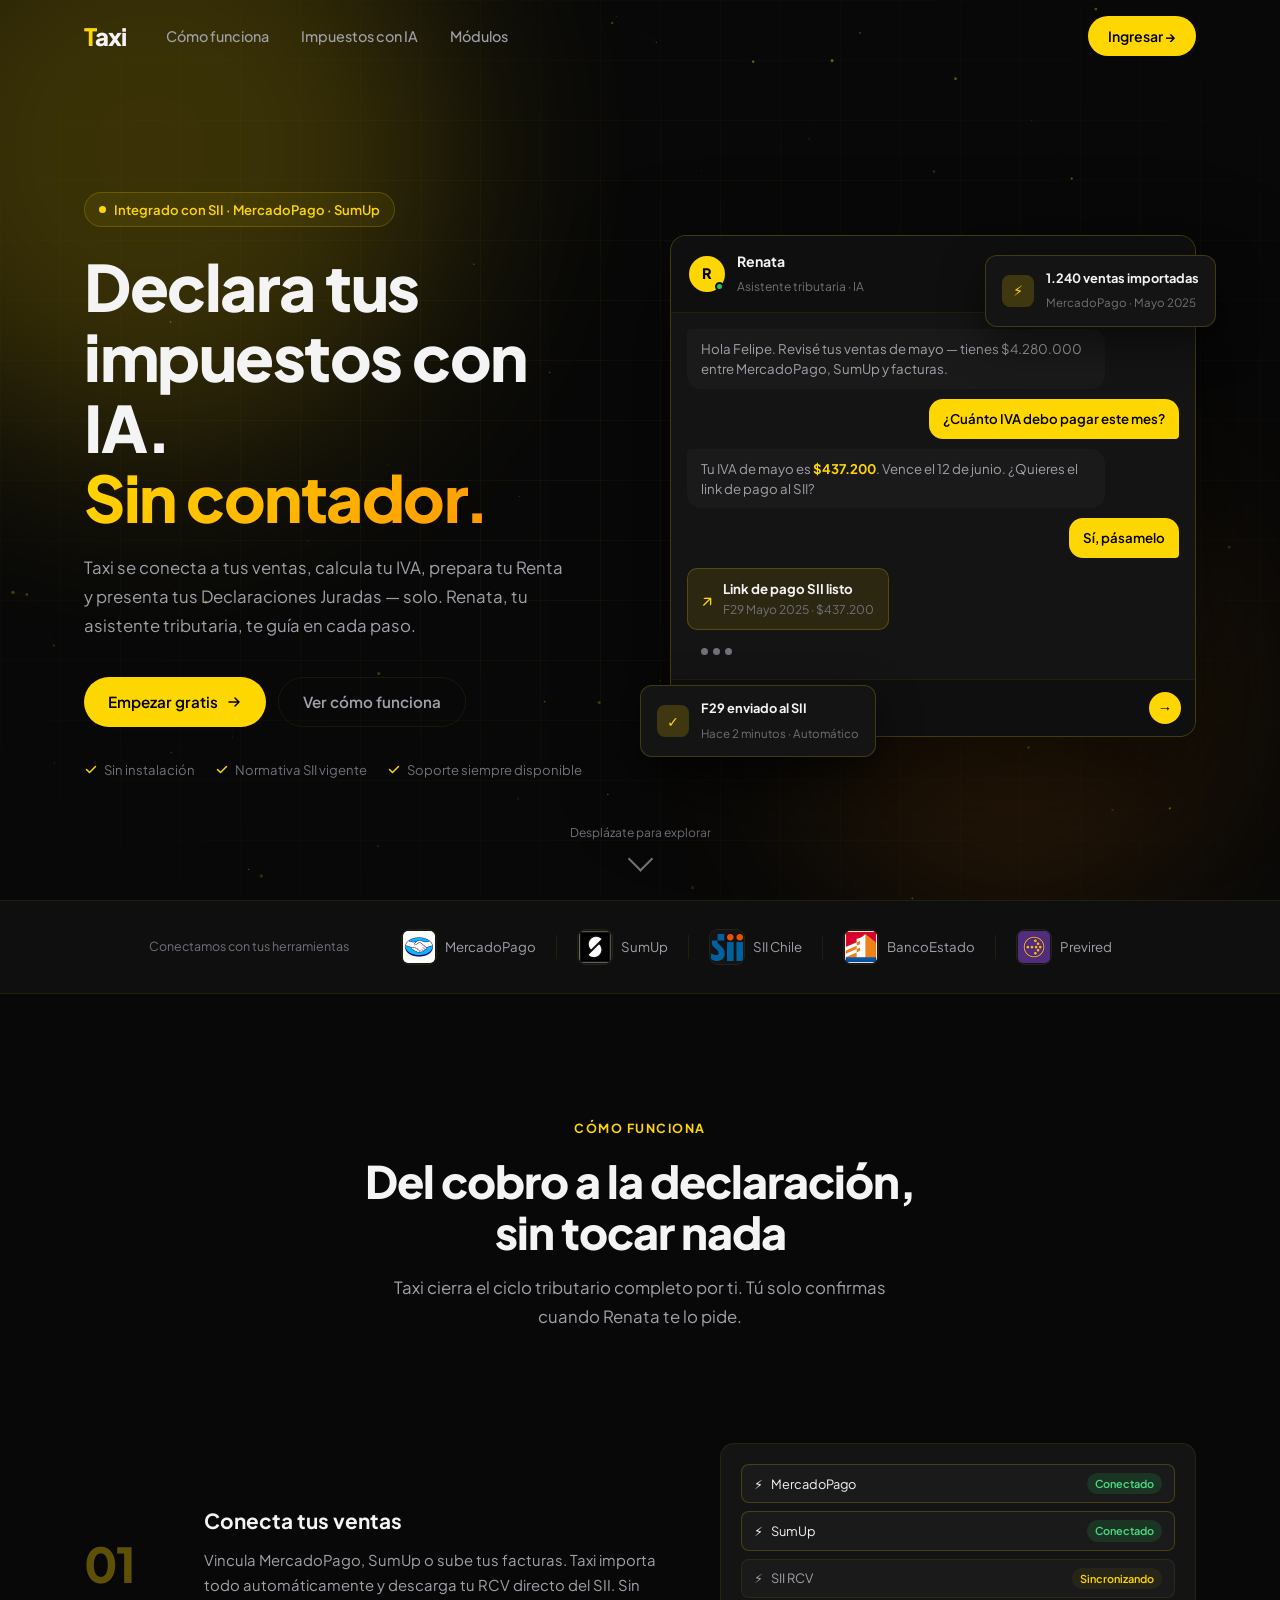
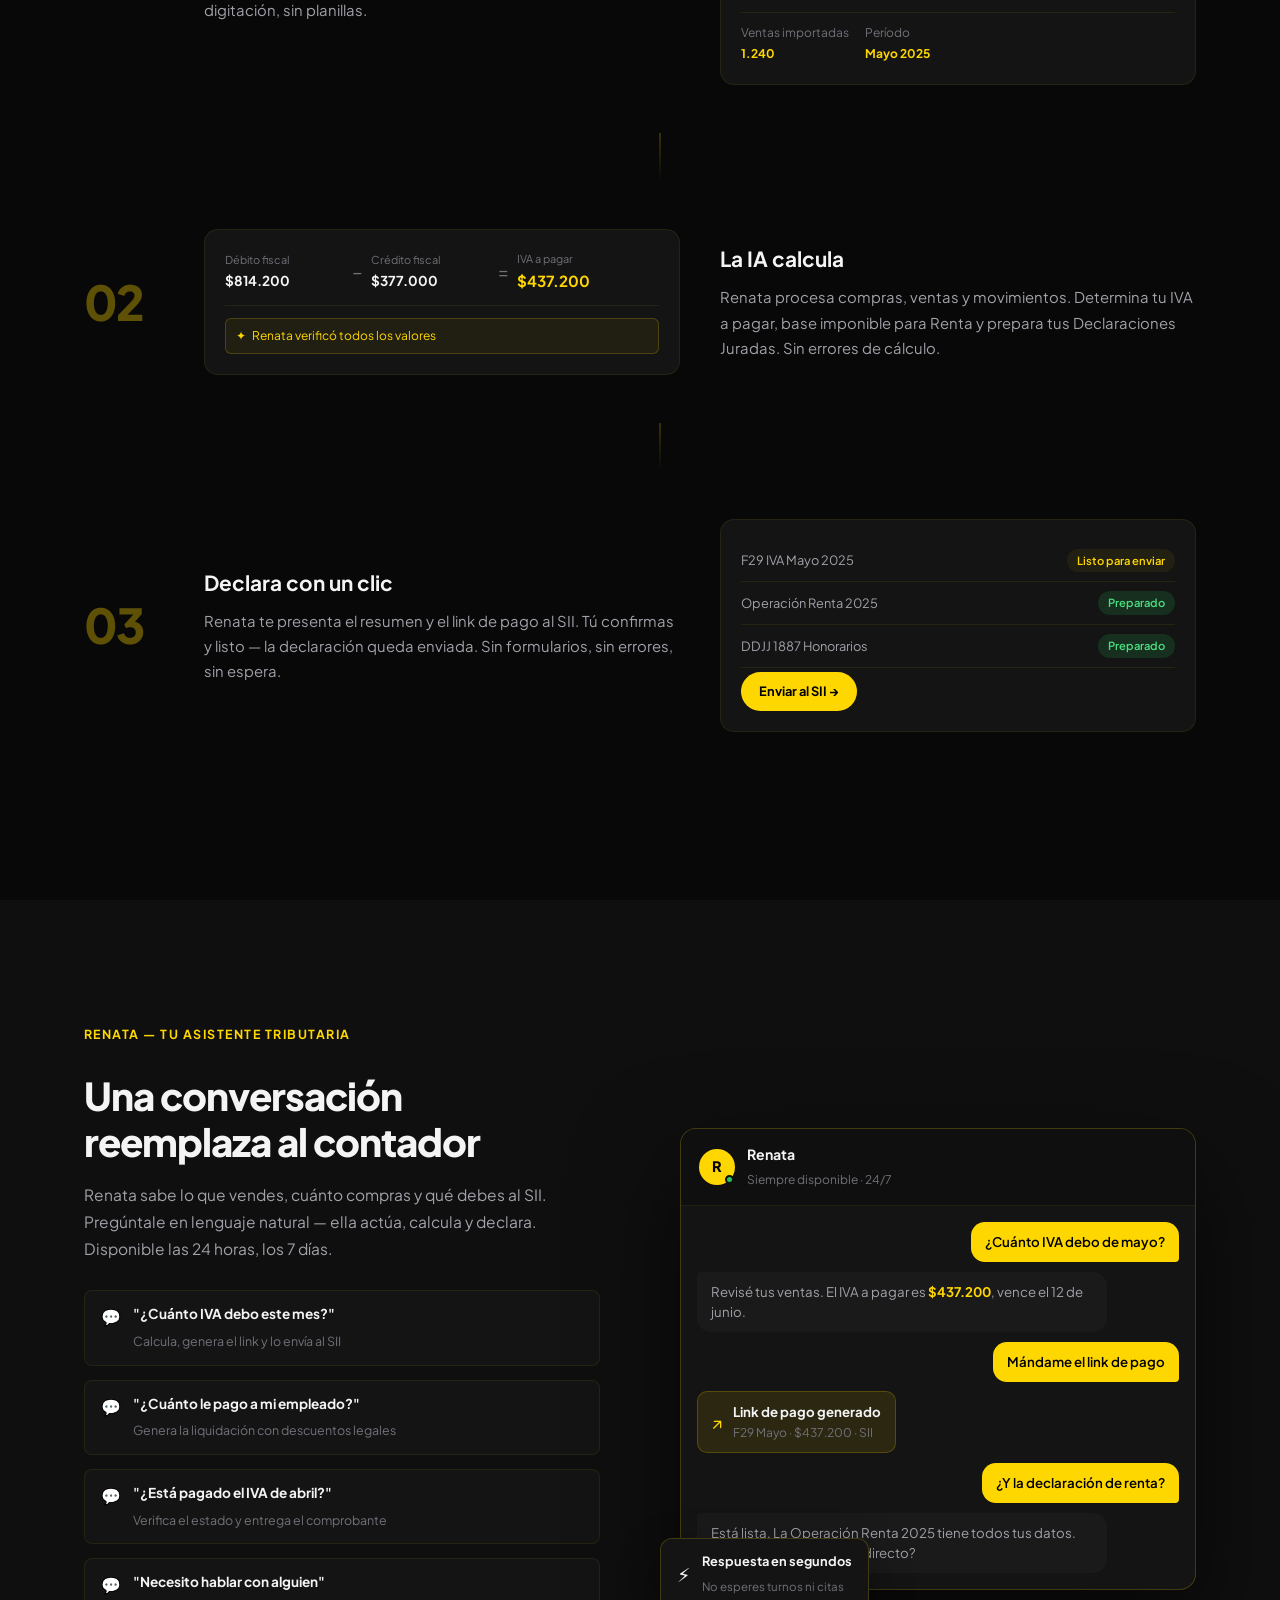
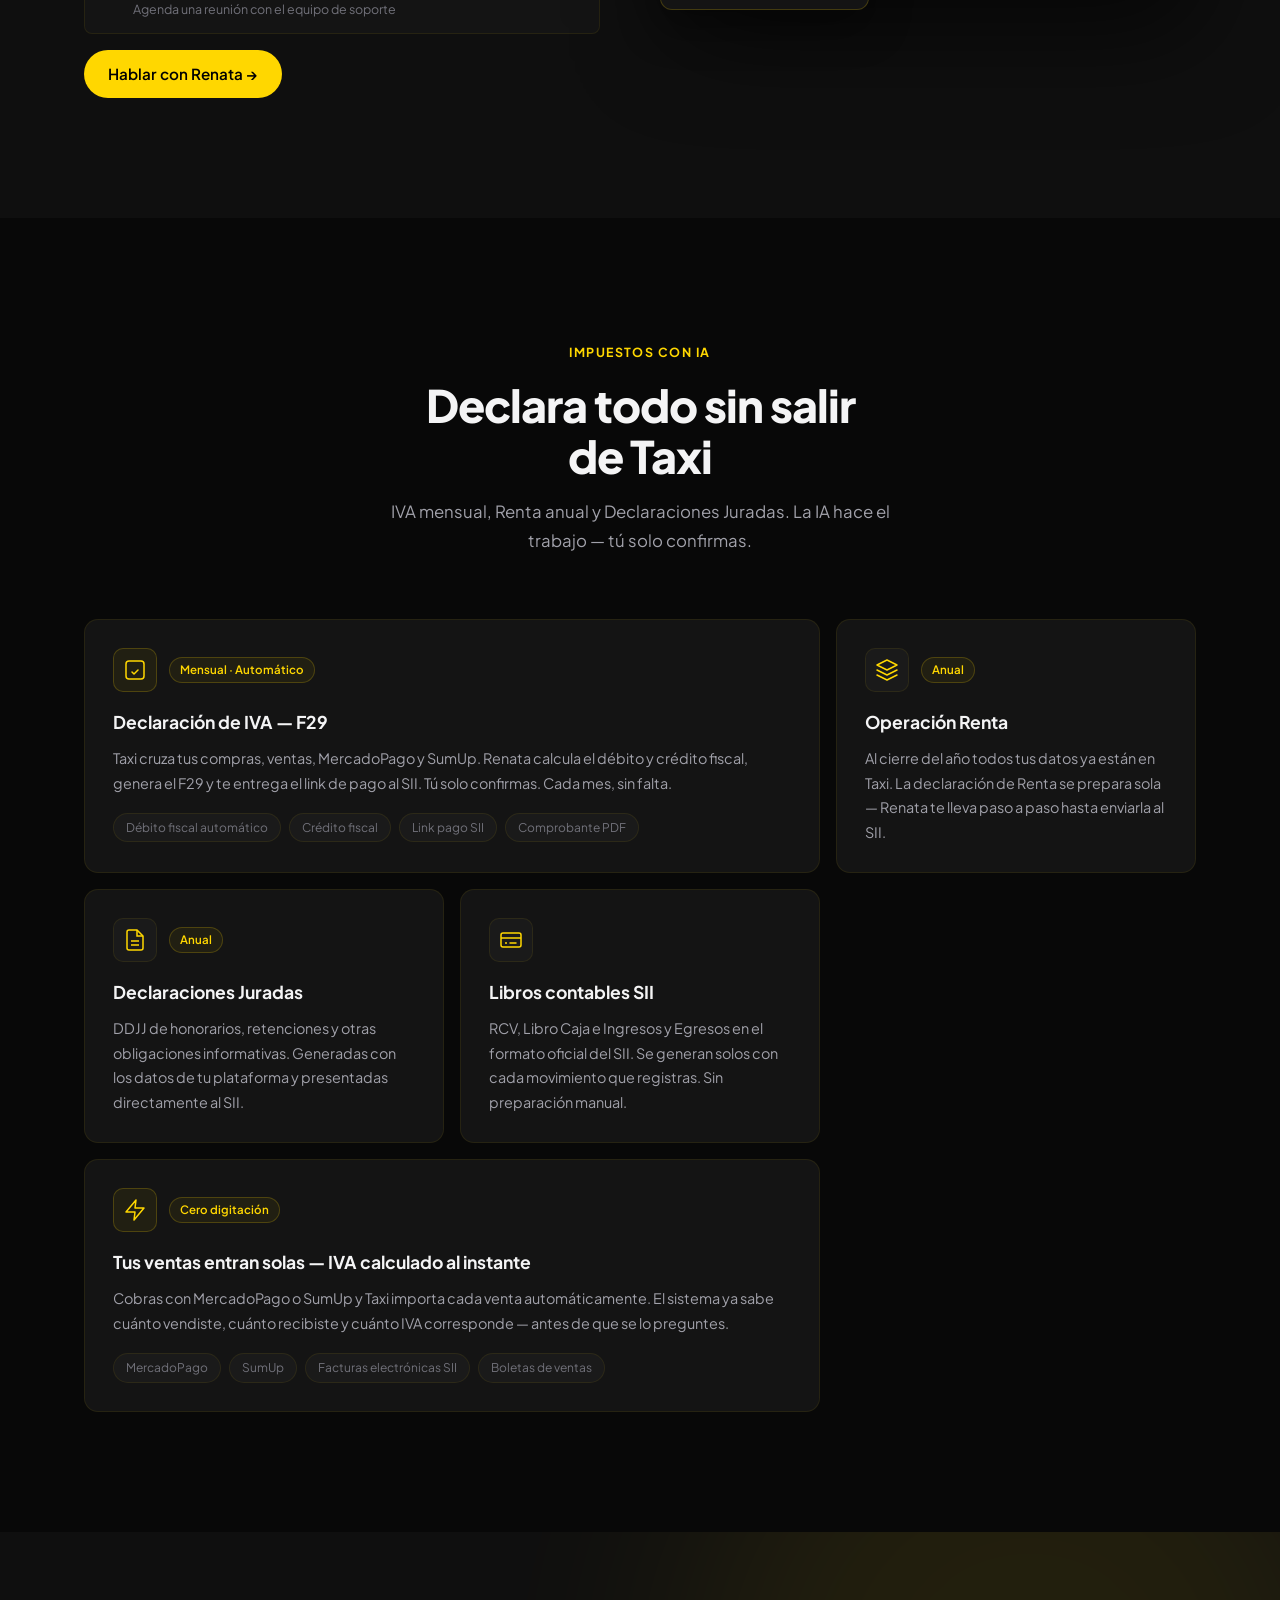
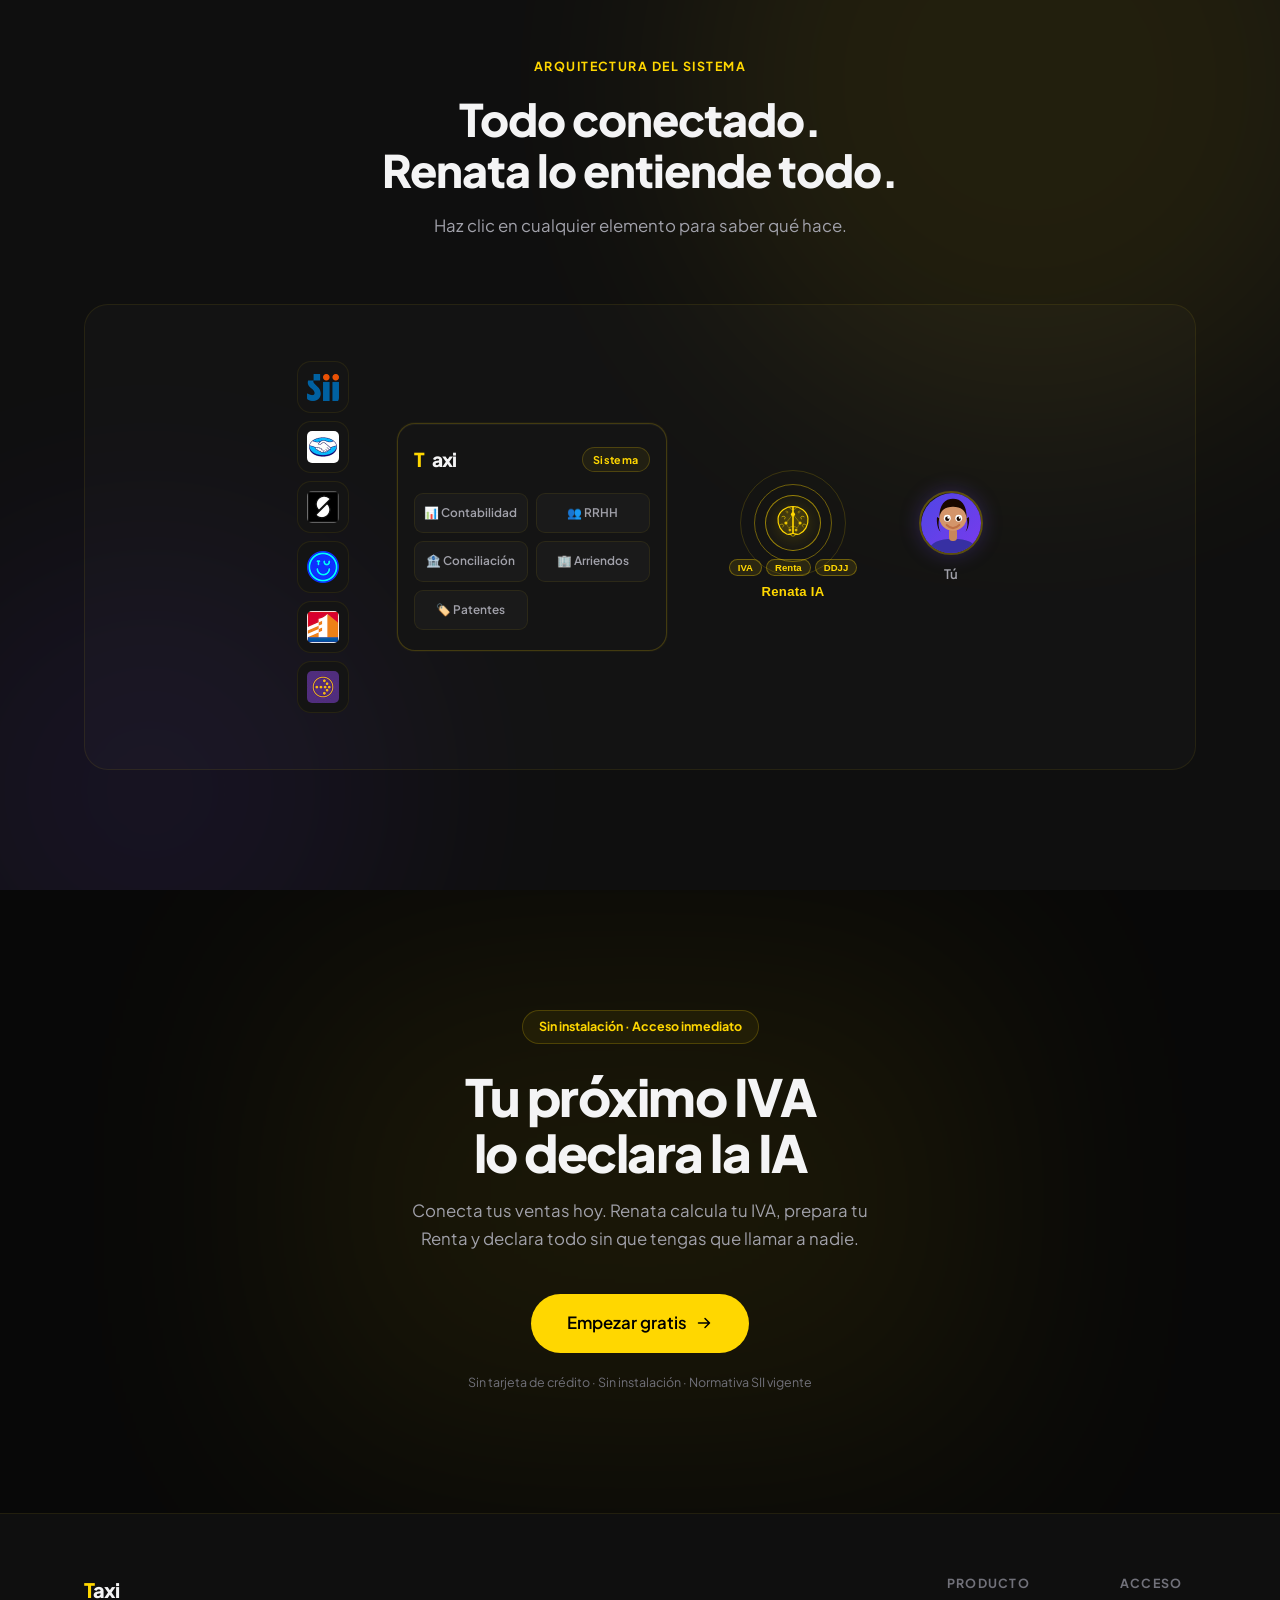
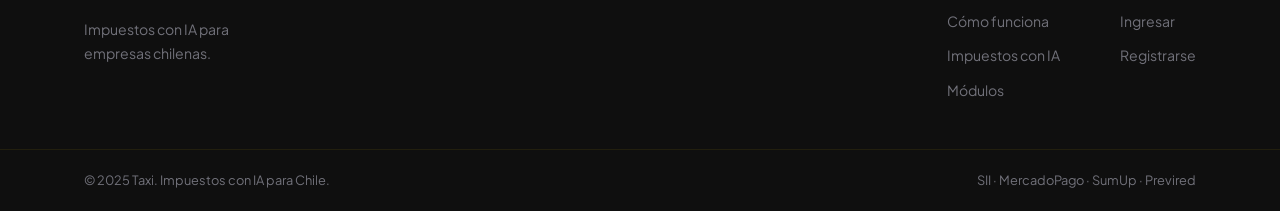
==== index.html @ 647ef54c "v2 me gusta esta version" ====
<!DOCTYPE html>
<html lang="es">
<head>
  <meta charset="UTF-8" />
  <meta name="viewport" content="width=device-width, initial-scale=1.0" />
  <title>Taxi — Declara tus impuestos con IA</title>
  <link rel="preconnect" href="https://fonts.googleapis.com" />
  <link rel="preconnect" href="https://fonts.gstatic.com" crossorigin />
  <link href="https://fonts.googleapis.com/css2?family=Plus+Jakarta+Sans:wght@300;400;500;600;700;800&display=swap" rel="stylesheet" />
  <link rel="stylesheet" href="styles.css" />
</head>
<body>

  <!-- NAV -->
  <nav class="nav" id="nav">
    <div class="nav-inner">
      <a href="#" class="logo">
        <span class="logo-t">T</span><span class="logo-axi">axi</span>
      </a>
      <ul class="nav-links">
        <li><a href="#como-funciona">Cómo funciona</a></li>
        <li><a href="#impuestos">Impuestos con IA</a></li>
        <li><a href="#modulos">Módulos</a></li>
      </ul>
      <a href="https://app.efecompany.cl/login" class="btn btn-nav" target="_blank" rel="noopener">Ingresar →</a>
      <button class="nav-toggle" id="navToggle" aria-label="Menu"><span></span><span></span><span></span></button>
    </div>
  </nav>

  <!-- HERO -->
  <section class="hero">
    <div class="hero-bg">
      <div class="hero-glow hero-glow--1"></div>
      <div class="hero-glow hero-glow--2"></div>
      <div class="hero-grid"></div>
      <div class="hero-particles" id="particles"></div>
    </div>

    <div class="container hero-inner">
      <div class="hero-text">
        <div class="hero-badge reveal-up">
          <span class="badge-dot"></span>
          Integrado con SII · MercadoPago · SumUp
        </div>
        <h1 class="hero-h1 reveal-up" style="--delay:.1s">
          Declara tus<br />impuestos con IA.<br />
          <span class="text-gradient">Sin contador.</span>
        </h1>
        <p class="hero-sub reveal-up" style="--delay:.2s">
          Taxi se conecta a tus ventas, calcula tu IVA, prepara tu Renta y
          presenta tus Declaraciones Juradas — solo. Renata, tu asistente tributaria,
          te guía en cada paso.
        </p>
        <div class="hero-actions reveal-up" style="--delay:.3s">
          <a href="https://app.efecompany.cl/login" class="btn btn-primary" target="_blank" rel="noopener">
            Empezar gratis
            <svg width="16" height="16" viewBox="0 0 16 16" fill="none"><path d="M3 8h10M9 4l4 4-4 4" stroke="currentColor" stroke-width="1.5" stroke-linecap="round" stroke-linejoin="round"/></svg>
          </a>
          <a href="#como-funciona" class="btn btn-ghost">Ver cómo funciona</a>
        </div>
        <div class="hero-trust reveal-up" style="--delay:.4s">
          <div class="trust-item">
            <svg width="14" height="14" viewBox="0 0 14 14" fill="none"><path d="M11.5 3.5L5.5 9.5 2.5 6.5" stroke="#ffd700" stroke-width="1.5" stroke-linecap="round" stroke-linejoin="round"/></svg>
            Sin instalación
          </div>
          <div class="trust-item">
            <svg width="14" height="14" viewBox="0 0 14 14" fill="none"><path d="M11.5 3.5L5.5 9.5 2.5 6.5" stroke="#ffd700" stroke-width="1.5" stroke-linecap="round" stroke-linejoin="round"/></svg>
            Normativa SII vigente
          </div>
          <div class="trust-item">
            <svg width="14" height="14" viewBox="0 0 14 14" fill="none"><path d="M11.5 3.5L5.5 9.5 2.5 6.5" stroke="#ffd700" stroke-width="1.5" stroke-linecap="round" stroke-linejoin="round"/></svg>
            Soporte siempre disponible
          </div>
        </div>
      </div>

      <!-- CHAT MOCK -->
      <div class="hero-visual reveal-right" style="--delay:.2s">
        <div class="chat-mock">
          <div class="chat-topbar">
            <div class="chat-avatar"><span class="chat-avatar-initial">R</span><span class="chat-status-dot"></span></div>
            <div class="chat-meta"><strong>Renata</strong><span>Asistente tributaria · IA</span></div>
          </div>
          <div class="chat-body">
            <div class="chat-msg chat-msg--bot">
              Hola Felipe. Revisé tus ventas de mayo — tienes $4.280.000 entre MercadoPago, SumUp y facturas.
            </div>
            <div class="chat-msg chat-msg--user">¿Cuánto IVA debo pagar este mes?</div>
            <div class="chat-msg chat-msg--bot">
              Tu IVA de mayo es <strong>$437.200</strong>. Vence el 12 de junio. ¿Quieres el link de pago al SII?
            </div>
            <div class="chat-msg chat-msg--user">Sí, pásamelo</div>
            <div class="chat-msg chat-msg--bot chat-msg--action">
              <span class="chat-link-icon">↗</span>
              <div><strong>Link de pago SII listo</strong><span>F29 Mayo 2025 · $437.200</span></div>
            </div>
            <div class="chat-typing"><span></span><span></span><span></span></div>
          </div>
          <div class="chat-input-bar">
            <div class="chat-input-fake">Pregúntale a Renata...</div>
            <button class="chat-send">→</button>
          </div>
        </div>
        <div class="float-card float-card--1">
          <div class="fc-icon">✓</div>
          <div class="fc-text"><strong>F29 enviado al SII</strong><span>Hace 2 minutos · Automático</span></div>
        </div>
        <div class="float-card float-card--2">
          <div class="fc-icon">⚡</div>
          <div class="fc-text"><strong>1.240 ventas importadas</strong><span>MercadoPago · Mayo 2025</span></div>
        </div>
      </div>
    </div>

    <div class="hero-scroll-hint">
      <span>Desplázate para explorar</span>
      <div class="scroll-arrow"></div>
    </div>
  </section>

  <!-- INTEGRATIONS BAR -->
  <section class="integrations-bar">
    <div class="container integrations-inner">
      <span class="int-label">Conectamos con tus herramientas</span>
      <div class="int-logos">
        <div class="int-logo">
          <div class="int-logo-icon">
            <img class="fc-logo-img" src="icons/mercadopago.png" alt="MercadoPago" data-webfb="https://www.google.com/s2/favicons?domain=mercadopago.cl&sz=64">
            <span class="fc-logo-txt" style="background:#00b1ea">MP</span>
          </div>
          <span>MercadoPago</span>
        </div>
        <div class="int-divider"></div>
        <div class="int-logo">
          <div class="int-logo-icon">
            <img class="fc-logo-img" src="icons/sumup.png" alt="SumUp" data-webfb="https://www.google.com/s2/favicons?domain=sumup.com&sz=64">
            <span class="fc-logo-txt" style="background:#111;border:1px solid rgba(255,215,0,.4)">SU</span>
          </div>
          <span>SumUp</span>
        </div>
        <div class="int-divider"></div>
        <div class="int-logo">
          <div class="int-logo-icon">
            <img class="fc-logo-img" src="icons/sii.png" alt="SII Chile" data-webfb="https://www.google.com/s2/favicons?domain=sii.cl&sz=64">
            <span class="fc-logo-txt" style="background:#1a4a2e">SII</span>
          </div>
          <span>SII Chile</span>
        </div>
        <div class="int-divider"></div>
        <div class="int-logo">
          <div class="int-logo-icon">
            <img class="fc-logo-img" src="icons/bancoestado.png" alt="BancoEstado" data-webfb="https://www.google.com/s2/favicons?domain=bancoestado.cl&sz=64">
            <span class="fc-logo-txt" style="background:#003d7a">BE</span>
          </div>
          <span>BancoEstado</span>
        </div>
        <div class="int-divider"></div>
        <div class="int-logo">
          <div class="int-logo-icon">
            <img class="fc-logo-img" src="icons/previred.png" alt="Previred" data-webfb="https://www.google.com/s2/favicons?domain=previred.com&sz=64">
            <span class="fc-logo-txt" style="background:#c8102e">PV</span>
          </div>
          <span>Previred</span>
        </div>
      </div>
    </div>
  </section>

  <!-- COMO FUNCIONA -->
  <section class="how" id="como-funciona">
    <div class="container">
      <div class="section-header">
        <div class="section-label reveal-up">Cómo funciona</div>
        <h2 class="section-h2 reveal-up" style="--delay:.1s">
          Del cobro a la declaración,<br />sin tocar nada
        </h2>
        <p class="section-sub reveal-up" style="--delay:.2s">
          Taxi cierra el ciclo tributario completo por ti.
          Tú solo confirmas cuando Renata te lo pide.
        </p>
      </div>

      <div class="how-steps">

        <div class="how-step reveal-up">
          <div class="step-number">01</div>
          <div class="step-content">
            <h3>Conecta tus ventas</h3>
            <p>Vincula MercadoPago, SumUp o sube tus facturas. Taxi importa todo automáticamente y descarga tu RCV directo del SII. Sin digitación, sin planillas.</p>
          </div>
          <div class="step-visual">
            <div class="step-mock">
              <div class="sm-connect-row">
                <div class="sm-connect-item sm-connect-item--active"><span>⚡</span>MercadoPago<div class="sm-connect-badge">Conectado</div></div>
                <div class="sm-connect-item sm-connect-item--active"><span>⚡</span>SumUp<div class="sm-connect-badge">Conectado</div></div>
                <div class="sm-connect-item"><span>⚡</span>SII RCV<div class="sm-connect-badge sm-connect-badge--pending">Sincronizando</div></div>
              </div>
              <div class="sm-stats-mini">
                <div><span>Ventas importadas</span><strong>1.240</strong></div>
                <div><span>Período</span><strong>Mayo 2025</strong></div>
              </div>
            </div>
          </div>
        </div>

        <div class="how-connector reveal-up" style="--delay:.1s"><div class="connector-line"></div></div>

        <div class="how-step how-step--reverse reveal-up" style="--delay:.1s">
          <div class="step-number">02</div>
          <div class="step-content">
            <h3>La IA calcula</h3>
            <p>Renata procesa compras, ventas y movimientos. Determina tu IVA a pagar, base imponible para Renta y prepara tus Declaraciones Juradas. Sin errores de cálculo.</p>
          </div>
          <div class="step-visual">
            <div class="step-mock">
              <div class="sm-calc-row">
                <div class="sm-calc-item">
                  <span class="sm-calc-label">Débito fiscal</span>
                  <span class="sm-calc-value">$814.200</span>
                </div>
                <div class="sm-calc-op">−</div>
                <div class="sm-calc-item">
                  <span class="sm-calc-label">Crédito fiscal</span>
                  <span class="sm-calc-value">$377.000</span>
                </div>
                <div class="sm-calc-op">=</div>
                <div class="sm-calc-item sm-calc-item--result">
                  <span class="sm-calc-label">IVA a pagar</span>
                  <span class="sm-calc-value sm-calc-value--yellow">$437.200</span>
                </div>
              </div>
              <div class="sm-ai-row"><span>✦</span> Renata verificó todos los valores</div>
            </div>
          </div>
        </div>

        <div class="how-connector reveal-up" style="--delay:.2s"><div class="connector-line"></div></div>

        <div class="how-step reveal-up" style="--delay:.2s">
          <div class="step-number">03</div>
          <div class="step-content">
            <h3>Declara con un clic</h3>
            <p>Renata te presenta el resumen y el link de pago al SII. Tú confirmas y listo — la declaración queda enviada. Sin formularios, sin errores, sin espera.</p>
          </div>
          <div class="step-visual">
            <div class="step-mock">
              <div class="sm-report-row">
                <div class="sm-report-label">F29 IVA Mayo 2025</div>
                <div class="sm-report-badge sm-report-badge--yellow">Listo para enviar</div>
              </div>
              <div class="sm-report-row">
                <div class="sm-report-label">Operación Renta 2025</div>
                <div class="sm-report-badge">Preparado</div>
              </div>
              <div class="sm-report-row">
                <div class="sm-report-label">DDJJ 1887 Honorarios</div>
                <div class="sm-report-badge">Preparado</div>
              </div>
              <div class="sm-btn">Enviar al SII →</div>
            </div>
          </div>
        </div>

      </div>
    </div>
  </section>

  <!-- RENATA -->
  <section class="renata-section" id="impuestos">
    <div class="container renata-inner">
      <div class="renata-text reveal-left">
        <div class="section-label">Renata — Tu asistente tributaria</div>
        <h2>Una conversación<br />reemplaza al contador</h2>
        <p>
          Renata sabe lo que vendes, cuánto compras y qué debes al SII.
          Pregúntale en lenguaje natural — ella actúa, calcula y declara.
          Disponible las 24 horas, los 7 días.
        </p>
        <div class="renata-capabilities">
          <div class="renata-cap">
            <div class="renata-cap-icon">💬</div>
            <div><strong>"¿Cuánto IVA debo este mes?"</strong><span>Calcula, genera el link y lo envía al SII</span></div>
          </div>
          <div class="renata-cap">
            <div class="renata-cap-icon">💬</div>
            <div><strong>"¿Cuánto le pago a mi empleado?"</strong><span>Genera la liquidación con descuentos legales</span></div>
          </div>
          <div class="renata-cap">
            <div class="renata-cap-icon">💬</div>
            <div><strong>"¿Está pagado el IVA de abril?"</strong><span>Verifica el estado y entrega el comprobante</span></div>
          </div>
          <div class="renata-cap">
            <div class="renata-cap-icon">💬</div>
            <div><strong>"Necesito hablar con alguien"</strong><span>Agenda una reunión con el equipo de soporte</span></div>
          </div>
        </div>
        <a href="https://renata.efecompany.cl/" class="btn btn-primary" target="_blank" rel="noopener">
          Hablar con Renata →
        </a>
      </div>
      <div class="renata-visual reveal-right" style="--delay:.1s">
        <div class="renata-chat">
          <div class="chat-topbar">
            <div class="chat-avatar"><span class="chat-avatar-initial">R</span><span class="chat-status-dot"></span></div>
            <div class="chat-meta"><strong>Renata</strong><span>Siempre disponible · 24/7</span></div>
          </div>
          <div class="chat-body renata-chat-body">
            <div class="chat-msg chat-msg--user">¿Cuánto IVA debo de mayo?</div>
            <div class="chat-msg chat-msg--bot">Revisé tus ventas. El IVA a pagar es <strong>$437.200</strong>, vence el 12 de junio.</div>
            <div class="chat-msg chat-msg--user">Mándame el link de pago</div>
            <div class="chat-msg chat-msg--bot chat-msg--action">
              <span class="chat-link-icon">↗</span>
              <div><strong>Link de pago generado</strong><span>F29 Mayo · $437.200 · SII</span></div>
            </div>
            <div class="chat-msg chat-msg--user">¿Y la declaración de renta?</div>
            <div class="chat-msg chat-msg--bot">Está lista. La Operación Renta 2025 tiene todos tus datos. ¿La revisamos o la envío directo?</div>
          </div>
        </div>
        <!-- Floating metric -->
        <div class="renata-metric">
          <div class="rm-icon">⚡</div>
          <div class="rm-text">
            <strong>Respuesta en segundos</strong>
            <span>No esperes turnos ni citas</span>
          </div>
        </div>
      </div>
    </div>
  </section>

  <!-- IMPUESTOS CON IA -->
  <section class="features">
    <div class="container">
      <div class="section-header">
        <div class="section-label reveal-up">Impuestos con IA</div>
        <h2 class="section-h2 reveal-up" style="--delay:.1s">
          Declara todo sin salir<br />de Taxi
        </h2>
        <p class="section-sub reveal-up" style="--delay:.2s">
          IVA mensual, Renta anual y Declaraciones Juradas.
          La IA hace el trabajo — tú solo confirmas.
        </p>
      </div>

      <div class="features-grid">

        <div class="feature-card feature-card--wide reveal-up">
          <div class="fc-header">
            <div class="fc-icon-box fc-icon-box--yellow">
              <svg width="24" height="24" viewBox="0 0 24 24" fill="none"><path d="M9 14l2 2 4-4" stroke="#ffd700" stroke-width="1.5" stroke-linecap="round" stroke-linejoin="round"/><rect x="3" y="3" width="18" height="18" rx="3" stroke="#ffd700" stroke-width="1.5"/></svg>
            </div>
            <div class="fc-tag">Mensual · Automático</div>
          </div>
          <h3>Declaración de IVA — F29</h3>
          <p>Taxi cruza tus compras, ventas, MercadoPago y SumUp. Renata calcula el débito y crédito fiscal, genera el F29 y te entrega el link de pago al SII. Tú solo confirmas. Cada mes, sin falta.</p>
          <div class="fc-pills">
            <span>Débito fiscal automático</span>
            <span>Crédito fiscal</span>
            <span>Link pago SII</span>
            <span>Comprobante PDF</span>
          </div>
        </div>

        <div class="feature-card reveal-up" style="--delay:.1s">
          <div class="fc-header">
            <div class="fc-icon-box">
              <svg width="24" height="24" viewBox="0 0 24 24" fill="none"><path d="M12 2L2 7l10 5 10-5-10-5zM2 17l10 5 10-5M2 12l10 5 10-5" stroke="#ffd700" stroke-width="1.5" stroke-linecap="round" stroke-linejoin="round"/></svg>
            </div>
            <div class="fc-tag">Anual</div>
          </div>
          <h3>Operación Renta</h3>
          <p>Al cierre del año todos tus datos ya están en Taxi. La declaración de Renta se prepara sola — Renata te lleva paso a paso hasta enviarla al SII.</p>
        </div>

        <div class="feature-card reveal-up" style="--delay:.15s">
          <div class="fc-header">
            <div class="fc-icon-box">
              <svg width="24" height="24" viewBox="0 0 24 24" fill="none"><path d="M14 2H6a2 2 0 00-2 2v16a2 2 0 002 2h12a2 2 0 002-2V8z" stroke="#ffd700" stroke-width="1.5"/><polyline points="14 2 14 8 20 8" stroke="#ffd700" stroke-width="1.5"/><line x1="16" y1="13" x2="8" y2="13" stroke="#ffd700" stroke-width="1.5"/><line x1="16" y1="17" x2="8" y2="17" stroke="#ffd700" stroke-width="1.5"/></svg>
            </div>
            <div class="fc-tag">Anual</div>
          </div>
          <h3>Declaraciones Juradas</h3>
          <p>DDJJ de honorarios, retenciones y otras obligaciones informativas. Generadas con los datos de tu plataforma y presentadas directamente al SII.</p>
        </div>

        <div class="feature-card reveal-up" style="--delay:.1s">
          <div class="fc-header">
            <div class="fc-icon-box">
              <svg width="24" height="24" viewBox="0 0 24 24" fill="none"><rect x="2" y="5" width="20" height="14" rx="2" stroke="#ffd700" stroke-width="1.5"/><path d="M2 10h20" stroke="#ffd700" stroke-width="1.5"/><circle cx="7" cy="15" r="1" fill="#ffd700"/><path d="M11 15h6" stroke="#ffd700" stroke-width="1.5" stroke-linecap="round"/></svg>
            </div>
          </div>
          <h3>Libros contables SII</h3>
          <p>RCV, Libro Caja e Ingresos y Egresos en el formato oficial del SII. Se generan solos con cada movimiento que registras. Sin preparación manual.</p>
        </div>

        <div class="feature-card feature-card--wide reveal-up" style="--delay:.15s">
          <div class="fc-header">
            <div class="fc-icon-box fc-icon-box--yellow">
              <svg width="24" height="24" viewBox="0 0 24 24" fill="none"><path d="M13 2L3 14h9l-1 8 10-12h-9l1-8z" stroke="#ffd700" stroke-width="1.5" stroke-linecap="round" stroke-linejoin="round"/></svg>
            </div>
            <div class="fc-tag">Cero digitación</div>
          </div>
          <h3>Tus ventas entran solas — IVA calculado al instante</h3>
          <p>Cobras con MercadoPago o SumUp y Taxi importa cada venta automáticamente. El sistema ya sabe cuánto vendiste, cuánto recibiste y cuánto IVA corresponde — antes de que se lo preguntes.</p>
          <div class="fc-pills">
            <span>MercadoPago</span>
            <span>SumUp</span>
            <span>Facturas electrónicas SII</span>
            <span>Boletas de ventas</span>
          </div>
        </div>

      </div>
    </div>
  </section>

  <!-- FLOWCHART -->
  <section class="flow-section" id="modulos">
    <div class="flow-bg">
      <div class="flow-orb flow-orb--1"></div>
      <div class="flow-orb flow-orb--2"></div>
    </div>
    <div class="container">
      <div class="section-header">
        <div class="section-label reveal-up">Arquitectura del sistema</div>
        <h2 class="section-h2 reveal-up" style="--delay:.1s">
          Todo conectado.<br />Renata lo entiende todo.
        </h2>
        <p class="section-sub reveal-up" style="--delay:.2s">
          Haz clic en cualquier elemento para saber qué hace.
        </p>
      </div>
      <!-- FLOWCHART DIAGRAM -->
      <div class="fc-diagram reveal-up" id="fcDiagram" style="--delay:.3s">
        <svg class="fc-svg" id="fcSvg" aria-hidden="true"></svg>

        <!-- LEFT: Source icons only (drop brand files into /icons/ to override) -->
        <div class="fc-col fc-col--sources">
          <button class="fc-src-icon" id="src-sii" data-fc="sii" title="SII Chile">
            <img class="fc-logo-img" src="icons/sii.png" alt="SII Chile"
                 data-webfb="https://www.google.com/s2/favicons?domain=sii.cl&sz=64">
            <span class="fc-logo-txt" style="background:#1a4a2e">Sii</span>
          </button>
          <button class="fc-src-icon" id="src-mp" data-fc="mp" title="MercadoPago">
            <img class="fc-logo-img" src="icons/mercadopago.png" alt="MercadoPago"
                 data-webfb="https://www.google.com/s2/favicons?domain=mercadopago.cl&sz=64">
            <span class="fc-logo-txt" style="background:#00b1ea">MP</span>
          </button>
          <button class="fc-src-icon" id="src-sumup" data-fc="sumup" title="SumUp">
            <img class="fc-logo-img" src="icons/sumup.png" alt="SumUp"
                 data-webfb="https://www.google.com/s2/favicons?domain=sumup.com&sz=64">
            <span class="fc-logo-txt" style="background:#111;border:1px solid rgba(255,215,0,.4)">SU</span>
          </button>
          <button class="fc-src-icon" id="src-tuu" data-fc="tuu" title="Tuu">
            <img class="fc-logo-img" src="icons/tuu.png" alt="Tuu"
                 data-webfb="https://www.google.com/s2/favicons?domain=tuu.cl&sz=64">
            <span class="fc-logo-txt" style="background:#7c3aed">tuu</span>
          </button>
          <button class="fc-src-icon" id="src-banco" data-fc="banco" title="BancoEstado">
            <img class="fc-logo-img" src="icons/bancoestado.png" alt="BancoEstado"
                 data-webfb="https://www.google.com/s2/favicons?domain=bancoestado.cl&sz=64">
            <span class="fc-logo-txt" style="background:#003d7a">BE</span>
          </button>
          <button class="fc-src-icon" id="src-previred" data-fc="previred" title="Previred">
            <img class="fc-logo-img" src="icons/previred.png" alt="Previred"
                 data-webfb="https://www.google.com/s2/favicons?domain=previred.com&sz=64">
            <span class="fc-logo-txt" style="background:#c8102e">PV</span>
          </button>
        </div>

        <!-- CENTER: Taxi system box -->
        <div class="fc-taxi-box" id="fcTaxiBox" data-fc="taxi">
          <div class="fc-taxi-header">
            <span class="logo-t">T</span><span class="logo-axi">axi</span>
            <span class="fc-taxi-tag">Sistema</span>
          </div>
          <div class="fc-modules-wrap">
            <button class="fc-mod" data-fc="contabilidad">📊 Contabilidad</button>
            <button class="fc-mod" data-fc="rrhh">👥 RRHH</button>
            <button class="fc-mod" data-fc="conciliacion">🏦 Conciliación</button>
            <button class="fc-mod" data-fc="arriendos">🏢 Arriendos</button>
            <button class="fc-mod" data-fc="patentes">🏷️ Patentes</button>
          </div>
        </div>

        <!-- RIGHT: Renata brain -->
        <button class="fc-renata-node" id="fcRenata" data-fc="renata">
          <div class="fc-renata-ring fc-renata-ring--1"></div>
          <div class="fc-renata-ring fc-renata-ring--2"></div>
          <div class="fc-renata-core">
            <svg class="fc-brain-svg" width="44" height="44" viewBox="0 0 56 56" fill="none">
              <!-- left lobe -->
              <path d="M28 7 C19 7 10 13 9 22 C8 31 13 39 20 42 C23 43 26 42 28 41 Z"
                    fill="rgba(255,215,0,.1)" stroke="#ffd700" stroke-width="1.5" stroke-linejoin="round"/>
              <!-- right lobe -->
              <path d="M28 7 C37 7 46 13 47 22 C48 31 43 39 36 42 C33 43 30 42 28 41 Z"
                    fill="rgba(255,215,0,.1)" stroke="#ffd700" stroke-width="1.5" stroke-linejoin="round"/>
              <!-- top center dip -->
              <path d="M22 7 C24 10 27 11 28 11 C29 11 32 10 34 7"
                    stroke="#ffd700" stroke-width="1.1" fill="none" opacity=".45"/>
              <!-- stem -->
              <path d="M24 41 C26 46 30 46 32 41"
                    stroke="#ffd700" stroke-width="1.3" fill="none" opacity=".55"/>
              <!-- left sulci (folds) -->
              <path d="M14 20 C17 18 20 21 17 23" stroke="rgba(255,215,0,.65)" stroke-width="1.2" stroke-linecap="round" fill="none"/>
              <path d="M12 30 C15 28 18 31 15 33" stroke="rgba(255,215,0,.55)" stroke-width="1.2" stroke-linecap="round" fill="none"/>
              <path d="M19 13 C22 12 23 16 20 15" stroke="rgba(255,215,0,.45)" stroke-width="1.1" stroke-linecap="round" fill="none"/>
              <!-- right sulci -->
              <path d="M42 20 C39 18 36 21 39 23" stroke="rgba(255,215,0,.65)" stroke-width="1.2" stroke-linecap="round" fill="none"/>
              <path d="M44 30 C41 28 38 31 41 33" stroke="rgba(255,215,0,.55)" stroke-width="1.2" stroke-linecap="round" fill="none"/>
              <path d="M37 13 C34 12 33 16 36 15" stroke="rgba(255,215,0,.45)" stroke-width="1.1" stroke-linecap="round" fill="none"/>
              <!-- corpus callosum connection -->
              <path d="M23 34 C25 32 31 32 33 34" stroke="#ffd700" stroke-width="1" fill="none" opacity=".5"/>
              <!-- neural nodes -->
              <circle cx="28" cy="17" r="2.6" fill="#ffd700"/>
              <circle cx="19" cy="28" r="2"   fill="#ffd700" opacity=".9"/>
              <circle cx="37" cy="28" r="2"   fill="#ffd700" opacity=".9"/>
              <circle cx="24" cy="37" r="1.7" fill="#ffd700" opacity=".75"/>
              <circle cx="32" cy="37" r="1.7" fill="#ffd700" opacity=".75"/>
              <!-- synaptic connections -->
              <line x1="28" y1="17" x2="19" y2="28" stroke="#ffd700" stroke-width="1"  opacity=".42"/>
              <line x1="28" y1="17" x2="37" y2="28" stroke="#ffd700" stroke-width="1"  opacity=".42"/>
              <line x1="19" y1="28" x2="24" y2="37" stroke="#ffd700" stroke-width=".9" opacity=".32"/>
              <line x1="37" y1="28" x2="32" y2="37" stroke="#ffd700" stroke-width=".9" opacity=".32"/>
              <line x1="24" y1="37" x2="32" y2="37" stroke="#ffd700" stroke-width=".9" opacity=".28"/>
            </svg>
          </div>
          <div class="fc-renata-badges">
            <span>IVA</span><span>Renta</span><span>DDJJ</span>
          </div>
          <span class="fc-renata-label">Renata IA</span>
        </button>

        <!-- FAR RIGHT: User avatar -->
        <div class="fc-user-node" id="fcUser">
          <div class="fc-user-avatar">
            <svg width="56" height="56" viewBox="0 0 56 56" fill="none" xmlns="http://www.w3.org/2000/svg">
              <defs>
                <linearGradient id="fc-av-bg" x1="0" y1="0" x2="56" y2="56" gradientUnits="userSpaceOnUse">
                  <stop offset="0%" stop-color="#4f46e5"/>
                  <stop offset="100%" stop-color="#7c3aed"/>
                </linearGradient>
                <clipPath id="fc-av-clip"><circle cx="28" cy="28" r="28"/></clipPath>
              </defs>
              <!-- fondo -->
              <circle cx="28" cy="28" r="28" fill="url(#fc-av-bg)"/>
              <!-- camisa -->
              <path d="M5 58 C5 44 14 40 28 40 C42 40 51 44 51 58Z"
                    fill="#3730a3" clip-path="url(#fc-av-clip)"/>
              <!-- cuello -->
              <rect x="24.5" y="31" width="7" height="11" rx="3" fill="#c8875a" clip-path="url(#fc-av-clip)"/>
              <!-- cara -->
              <circle cx="28" cy="21" r="12" fill="#d4956a"/>
              <!-- cabello -->
              <path d="M16 22 C16 10 21 5 28 5 C35 5 40 10 40 22 C39 15 35 12 28 12 C21 12 17 15 16 22Z"
                    fill="#1a0800"/>
              <!-- lateral izq -->
              <path d="M16 22 C15 26 15 30 17 34 C14.5 31 13.5 26 14 21Z"
                    fill="#1a0800" clip-path="url(#fc-av-clip)"/>
              <!-- lateral der -->
              <path d="M40 22 C41 26 41 30 39 34 C41.5 31 42.5 26 42 21Z"
                    fill="#1a0800" clip-path="url(#fc-av-clip)"/>
              <!-- ojos blancos -->
              <circle cx="23" cy="22" r="3" fill="white"/>
              <circle cx="33" cy="22" r="3" fill="white"/>
              <!-- pupilas -->
              <circle cx="23" cy="22.5" r="1.9" fill="#1a0800"/>
              <circle cx="33" cy="22.5" r="1.9" fill="#1a0800"/>
              <!-- brillo -->
              <circle cx="23.9" cy="21.6" r=".85" fill="white"/>
              <circle cx="33.9" cy="21.6" r=".85" fill="white"/>
              <!-- sonrisa -->
              <path d="M22.5 28 Q28 33.5 33.5 28" stroke="#bf7045" stroke-width="1.9" stroke-linecap="round" fill="none"/>
            </svg>
          </div>
          <span>Tú</span>
        </div>
      </div>


    </div>
  </section>


  <!-- CTA FINAL -->
  <section class="cta-section">
    <div class="cta-bg"><div class="cta-glow"></div></div>
    <div class="container cta-inner">
      <div class="cta-badge reveal-up">Sin instalación · Acceso inmediato</div>
      <h2 class="cta-h2 reveal-up" style="--delay:.1s">
        Tu próximo IVA<br />lo declara la IA
      </h2>
      <p class="cta-sub reveal-up" style="--delay:.2s">
        Conecta tus ventas hoy. Renata calcula tu IVA, prepara tu Renta
        y declara todo sin que tengas que llamar a nadie.
      </p>
      <div class="cta-actions reveal-up" style="--delay:.3s">
        <a href="https://app.efecompany.cl/login" class="btn btn-primary btn-large" target="_blank" rel="noopener">
          Empezar gratis
          <svg width="18" height="18" viewBox="0 0 18 18" fill="none"><path d="M3.5 9h11M10 4.5l4.5 4.5L10 13.5" stroke="currentColor" stroke-width="1.5" stroke-linecap="round" stroke-linejoin="round"/></svg>
        </a>
      </div>
      <p class="cta-fine reveal-up" style="--delay:.4s">Sin tarjeta de crédito · Sin instalación · Normativa SII vigente</p>
    </div>
  </section>

  <!-- FOOTER -->
  <footer class="footer">
    <div class="container footer-inner">
      <div class="footer-brand">
        <a href="#" class="logo logo--sm"><span class="logo-t">T</span><span class="logo-axi">axi</span></a>
        <p>Impuestos con IA para<br />empresas chilenas.</p>
      </div>
      <div class="footer-links">
        <div class="footer-col">
          <div class="footer-col-title">Producto</div>
          <a href="#como-funciona">Cómo funciona</a>
          <a href="#impuestos">Impuestos con IA</a>
          <a href="#modulos">Módulos</a>
        </div>
        <div class="footer-col">
          <div class="footer-col-title">Acceso</div>
          <a href="https://app.efecompany.cl/login" target="_blank" rel="noopener">Ingresar</a>
          <a href="https://app.efecompany.cl/login" target="_blank" rel="noopener">Registrarse</a>
        </div>
      </div>
    </div>
    <div class="footer-bottom">
      <div class="container">
        <span>© 2025 Taxi. Impuestos con IA para Chile.</span>
        <span>SII · MercadoPago · SumUp · Previred</span>
      </div>
    </div>
  </footer>

  <script src="script.js"></script>
</body>
</html>
---- styles.css ----
/* ═══════════════════════════════════════════════
   RESET & BASE
═══════════════════════════════════════════════ */
*, *::before, *::after { box-sizing: border-box; margin: 0; padding: 0; }

:root {
  --yellow:       #ffd700;
  --yellow-dim:   #e5c100;
  --yellow-glow:  rgba(255,215,0,.18);
  --yellow-faint: rgba(255,215,0,.06);
  --black:        #000000;
  --bg:           #080808;
  --bg-2:         #0f0f0f;
  --bg-3:         #141414;
  --surface:      #1a1a1a;
  --surface-2:    #222222;
  --border:       rgba(255,215,0,.08);
  --border-y:     rgba(255,215,0,.2);
  --text:         #f4f4f5;
  --text-2:       #a1a1aa;
  --text-3:       #71717a;
  --font:         'Plus Jakarta Sans', system-ui, sans-serif;
  --nav-h:        72px;
  --radius:       14px;
  --radius-sm:    8px;
  --transition:   .3s cubic-bezier(.4,0,.2,1);
}

html { scroll-behavior: smooth; }
body {
  font-family: var(--font);
  background: var(--bg);
  color: var(--text);
  line-height: 1.6;
  overflow-x: hidden;
  -webkit-font-smoothing: antialiased;
}
a { text-decoration: none; color: inherit; }
ul { list-style: none; }

.container { max-width: 1160px; margin: 0 auto; padding: 0 24px; }

/* ═══════════════════════════════════════════════
   REVEAL ANIMATIONS
═══════════════════════════════════════════════ */
.reveal-up, .reveal-left, .reveal-right {
  opacity: 0;
  transition: opacity .7s cubic-bezier(.4,0,.2,1), transform .7s cubic-bezier(.4,0,.2,1);
  transition-delay: var(--delay, 0s);
}
.reveal-up    { transform: translateY(40px); }
.reveal-left  { transform: translateX(-50px); }
.reveal-right { transform: translateX(50px); }
.reveal-up.visible, .reveal-left.visible, .reveal-right.visible {
  opacity: 1; transform: translate(0);
}

/* ═══════════════════════════════════════════════
   BUTTONS
═══════════════════════════════════════════════ */
.btn {
  display: inline-flex; align-items: center; gap: 8px;
  padding: 12px 24px; border-radius: 50px;
  font-family: var(--font); font-weight: 600; font-size: .95rem;
  cursor: pointer; transition: var(--transition); white-space: nowrap; border: none;
}
.btn-primary { background: var(--yellow); color: #000; }
.btn-primary:hover { background: #ffe84d; transform: translateY(-2px); box-shadow: 0 8px 30px rgba(255,215,0,.35); }
.btn-primary:active { transform: translateY(0); }
.btn-ghost { background: transparent; color: var(--text-2); border: 1px solid var(--border); }
.btn-ghost:hover { background: var(--surface); color: var(--text); border-color: var(--border-y); }
.btn-nav { background: var(--yellow); color: #000; padding: 9px 20px; font-size: .88rem; }
.btn-nav:hover { background: #ffe84d; transform: translateY(-1px); }
.btn-large { padding: 16px 36px; font-size: 1.05rem; }

/* ═══════════════════════════════════════════════
   NAVBAR
═══════════════════════════════════════════════ */
.nav {
  position: fixed; top: 0; left: 0; right: 0; z-index: 100;
  height: var(--nav-h); transition: background var(--transition), box-shadow var(--transition);
}
.nav.scrolled {
  background: rgba(8,8,8,.92);
  backdrop-filter: blur(20px); -webkit-backdrop-filter: blur(20px);
  box-shadow: 0 1px 0 var(--border);
}
.nav-inner {
  max-width: 1160px; margin: 0 auto; padding: 0 24px;
  height: 100%; display: flex; align-items: center; gap: 40px;
}
.logo { font-size: 1.5rem; font-weight: 800; letter-spacing: -1px; flex-shrink: 0; }
.logo-t { color: var(--yellow); }
.logo-axi { color: var(--text); }
.logo--sm { font-size: 1.25rem; }
.nav-links { display: flex; gap: 32px; flex: 1; }
.nav-links a { color: var(--text-2); font-size: .9rem; font-weight: 500; transition: color var(--transition); }
.nav-links a:hover { color: var(--text); }
.nav-toggle { display: none; flex-direction: column; gap: 5px; background: none; border: none; cursor: pointer; padding: 4px; margin-left: auto; }
.nav-toggle span { display: block; width: 22px; height: 2px; background: var(--text); border-radius: 2px; transition: var(--transition); }
@media (max-width: 768px) { .nav-links, .btn-nav { display: none; } .nav-toggle { display: flex; } }

/* ═══════════════════════════════════════════════
   HERO
═══════════════════════════════════════════════ */
.hero {
  position: relative; min-height: 100vh;
  display: flex; align-items: center;
  padding-top: var(--nav-h); overflow: hidden;
}
.hero-bg { position: absolute; inset: 0; pointer-events: none; }

.hero-glow { position: absolute; border-radius: 50%; filter: blur(100px); }
.hero-glow--1 { width: 600px; height: 600px; background: var(--yellow); opacity: .2; top: -150px; left: -150px; animation: glowPulse 6s ease-in-out infinite; }
.hero-glow--2 { width: 400px; height: 400px; background: #ff8800; opacity: .15; bottom: 0; right: 5%; animation: glowPulse 8s ease-in-out infinite reverse; }
@keyframes glowPulse { 0%,100% { opacity: .15; transform: scale(1); } 50% { opacity: .28; transform: scale(1.1); } }

.hero-grid {
  position: absolute; inset: 0;
  background-image: linear-gradient(rgba(255,215,0,.04) 1px, transparent 1px), linear-gradient(90deg, rgba(255,215,0,.04) 1px, transparent 1px);
  background-size: 60px 60px;
  mask-image: radial-gradient(ellipse 80% 80% at 50% 50%, black 20%, transparent 100%);
}

/* Particles canvas */
.hero-particles { position: absolute; inset: 0; }

.hero-inner {
  display: grid; grid-template-columns: 1fr 1fr;
  gap: 60px; align-items: center;
  padding-top: 60px; padding-bottom: 60px;
  position: relative; z-index: 1;
}

.hero-badge {
  display: inline-flex; align-items: center; gap: 8px;
  background: var(--yellow-faint); border: 1px solid var(--border-y);
  border-radius: 50px; padding: 6px 14px;
  font-size: .82rem; font-weight: 600; color: var(--yellow); margin-bottom: 24px;
}
.badge-dot { width: 7px; height: 7px; background: var(--yellow); border-radius: 50%; animation: blink 2s ease-in-out infinite; }
@keyframes blink { 0%,100% { opacity: 1; } 50% { opacity: .3; } }

.hero-h1 {
  font-size: clamp(2.4rem, 5vw, 4rem);
  font-weight: 800; line-height: 1.1; letter-spacing: -1.5px; margin-bottom: 20px;
}
.text-gradient {
  background: linear-gradient(135deg, var(--yellow) 0%, #ff9900 100%);
  -webkit-background-clip: text; -webkit-text-fill-color: transparent; background-clip: text;
}
.hero-sub { font-size: 1.05rem; color: var(--text-2); line-height: 1.75; margin-bottom: 36px; max-width: 480px; }
.hero-actions { display: flex; gap: 12px; flex-wrap: wrap; margin-bottom: 32px; }
.hero-trust { display: flex; gap: 20px; flex-wrap: wrap; }
.trust-item { display: flex; align-items: center; gap: 6px; font-size: .82rem; color: var(--text-3); }

/* ─── Chat Mock ─── */
.hero-visual { position: relative; }

.chat-mock, .renata-chat {
  background: var(--bg-3);
  border: 1px solid var(--border-y);
  border-radius: 16px; overflow: hidden;
  box-shadow: 0 40px 100px rgba(0,0,0,.6);
  animation: floatMock 6s ease-in-out infinite;
}
@keyframes floatMock { 0%,100% { transform: translateY(0); } 50% { transform: translateY(-10px); } }

.chat-topbar {
  background: var(--bg-2); padding: 14px 18px;
  border-bottom: 1px solid var(--border);
  display: flex; align-items: center; gap: 12px;
}
.chat-avatar {
  width: 36px; height: 36px; background: var(--yellow);
  border-radius: 50%; display: flex; align-items: center; justify-content: center;
  position: relative; flex-shrink: 0;
}
.chat-avatar-initial { font-weight: 800; font-size: .9rem; color: #000; }
.chat-status-dot {
  position: absolute; bottom: 1px; right: 1px;
  width: 9px; height: 9px; background: #22c55e;
  border-radius: 50%; border: 2px solid var(--bg-2);
}
.chat-meta strong { display: block; font-size: .88rem; }
.chat-meta span { font-size: .75rem; color: var(--text-3); }

.chat-body { padding: 16px; display: flex; flex-direction: column; gap: 10px; }

.chat-msg {
  max-width: 85%; padding: 10px 14px;
  border-radius: 14px; font-size: .83rem; line-height: 1.5;
  animation: msgPop .3s cubic-bezier(.175,.885,.32,1.275) both;
}
@keyframes msgPop { from { opacity: 0; transform: scale(.9) translateY(6px); } to { opacity: 1; transform: scale(1) translateY(0); } }

.chat-msg--bot { background: var(--surface); color: var(--text-2); border-radius: 4px 14px 14px 14px; align-self: flex-start; }
.chat-msg--bot strong { color: var(--yellow); }
.chat-msg--user { background: var(--yellow); color: #000; font-weight: 600; border-radius: 14px 14px 4px 14px; align-self: flex-end; }
.chat-msg--action {
  display: flex; align-items: center; gap: 10px;
  background: rgba(255,215,0,.1); border: 1px solid var(--border-y);
  border-radius: 10px; align-self: flex-start; padding: 10px 14px;
}
.chat-msg--action .chat-link-icon { font-size: 1.1rem; color: var(--yellow); flex-shrink: 0; }
.chat-msg--action strong { display: block; font-size: .83rem; color: var(--text); }
.chat-msg--action span { font-size: .75rem; color: var(--text-3); }

.chat-typing { display: flex; gap: 5px; padding: 8px 14px; align-self: flex-start; }
.chat-typing span {
  width: 7px; height: 7px; background: var(--text-3); border-radius: 50%;
  animation: typingDot 1.2s ease-in-out infinite;
}
.chat-typing span:nth-child(2) { animation-delay: .2s; }
.chat-typing span:nth-child(3) { animation-delay: .4s; }
@keyframes typingDot { 0%,60%,100% { transform: translateY(0); opacity: .4; } 30% { transform: translateY(-5px); opacity: 1; } }

.chat-input-bar {
  border-top: 1px solid var(--border); padding: 12px 14px;
  display: flex; align-items: center; gap: 10px; background: var(--bg-2);
}
.chat-input-fake { flex: 1; font-size: .82rem; color: var(--text-3); }
.chat-send {
  width: 32px; height: 32px; background: var(--yellow); color: #000;
  border: none; border-radius: 50%; cursor: pointer; font-size: .9rem; font-weight: 700;
  display: flex; align-items: center; justify-content: center;
  transition: var(--transition);
}
.chat-send:hover { transform: scale(1.1); }

/* Floating cards */
.float-card {
  position: absolute; background: var(--bg-3); border: 1px solid var(--border-y);
  border-radius: 12px; padding: 12px 16px;
  display: flex; align-items: center; gap: 12px;
  box-shadow: 0 16px 40px rgba(0,0,0,.5); min-width: 210px;
}
.float-card .fc-icon {
  width: 32px; height: 32px; background: var(--yellow-glow);
  border-radius: 8px; display: flex; align-items: center; justify-content: center;
  font-size: .9rem; color: var(--yellow); flex-shrink: 0;
}
.float-card .fc-text strong { display: block; font-size: .8rem; font-weight: 700; color: var(--text); }
.float-card .fc-text span { font-size: .72rem; color: var(--text-3); }
.float-card--1 { bottom: -20px; left: -30px; animation: floatCard1 7s ease-in-out infinite; }
.float-card--2 { top: 20px; right: -20px; animation: floatCard2 8s ease-in-out infinite; }
@keyframes floatCard1 { 0%,100% { transform: translateY(0) rotate(-2deg); } 50% { transform: translateY(-10px) rotate(-2deg); } }
@keyframes floatCard2 { 0%,100% { transform: translateY(0) rotate(2deg); } 50% { transform: translateY(-8px) rotate(2deg); } }

/* Scroll hint */
.hero-scroll-hint {
  position: absolute; bottom: 32px; left: 50%; transform: translateX(-50%);
  display: flex; flex-direction: column; align-items: center; gap: 8px;
  font-size: .75rem; color: var(--text-3);
  animation: fadeInUp 1s .8s both;
}
@keyframes fadeInUp { from { opacity: 0; transform: translateX(-50%) translateY(10px); } to { opacity: 1; transform: translateX(-50%) translateY(0); } }
.scroll-arrow {
  width: 18px; height: 18px; border-right: 2px solid var(--text-3); border-bottom: 2px solid var(--text-3);
  transform: rotate(45deg); animation: scrollBounce 1.5s ease-in-out infinite;
}
@keyframes scrollBounce { 0%,100% { transform: rotate(45deg) translateY(0); } 50% { transform: rotate(45deg) translateY(4px); } }

@media (max-width: 900px) { .hero-inner { grid-template-columns: 1fr; } .hero-visual { display: none; } }

/* ═══════════════════════════════════════════════
   INTEGRATIONS BAR
═══════════════════════════════════════════════ */
.integrations-bar {
  background: var(--bg-2);
  border-top: 1px solid var(--border); border-bottom: 1px solid var(--border);
  padding: 28px 0;
}
.integrations-inner {
  display: flex; align-items: center; gap: 32px; flex-wrap: wrap; justify-content: center;
}
.int-label { font-size: .78rem; color: var(--text-3); white-space: nowrap; }
.int-logos { display: flex; align-items: center; gap: 0; flex-wrap: wrap; }
.int-logo { display: flex; align-items: center; gap: 8px; padding: 0 20px; font-size: .83rem; color: var(--text-2); }
.int-logo-icon {
  width: 36px; height: 36px; border-radius: 9px;
  background: var(--bg-3); border: 1px solid var(--border);
  display: flex; align-items: center; justify-content: center;
  overflow: hidden; flex-shrink: 0; position: relative;
}
.int-divider { width: 1px; height: 24px; background: var(--border); }

/* ═══════════════════════════════════════════════
   SECTION COMMONS
═══════════════════════════════════════════════ */
.section-header { text-align: center; margin-bottom: 64px; }
.section-label {
  display: inline-block; font-size: .78rem; font-weight: 700;
  letter-spacing: .12em; text-transform: uppercase; color: var(--yellow); margin-bottom: 16px;
}
.section-h2 {
  font-size: clamp(1.8rem, 3.5vw, 2.8rem); font-weight: 800;
  letter-spacing: -1px; line-height: 1.15; margin-bottom: 16px;
}
.section-sub { font-size: 1.05rem; color: var(--text-2); max-width: 520px; margin: 0 auto; line-height: 1.7; }

/* ═══════════════════════════════════════════════
   HOW IT WORKS
═══════════════════════════════════════════════ */
.how { padding: 120px 0; background: var(--bg); }
.how-steps { display: flex; flex-direction: column; }
.how-step {
  display: grid; grid-template-columns: 80px 1fr 1fr;
  gap: 40px; align-items: center; padding: 48px 0;
}
.how-step--reverse .step-visual { grid-column: 2; grid-row: 1; }
.how-step--reverse .step-content { grid-column: 3; grid-row: 1; }
.how-connector { display: flex; justify-content: center; padding-left: 40px; }
.connector-line { width: 2px; height: 48px; background: linear-gradient(to bottom, var(--border-y), transparent); }
.step-number { font-size: 3rem; font-weight: 800; color: var(--yellow); opacity: .35; letter-spacing: -2px; line-height: 1; }
.step-content h3 { font-size: 1.3rem; font-weight: 700; margin-bottom: 10px; }
.step-content p { font-size: .93rem; color: var(--text-2); line-height: 1.7; }

/* Step mocks */
.step-mock { background: var(--bg-3); border: 1px solid var(--border); border-radius: var(--radius); padding: 20px; }

/* Connect mock */
.sm-connect-row { display: flex; flex-direction: column; gap: 8px; margin-bottom: 14px; }
.sm-connect-item {
  display: flex; align-items: center; gap: 8px;
  background: var(--surface); border: 1px solid var(--border);
  border-radius: var(--radius-sm); padding: 8px 12px;
  font-size: .8rem; color: var(--text-2);
}
.sm-connect-item--active { border-color: var(--border-y); color: var(--text); }
.sm-connect-badge {
  margin-left: auto; background: rgba(34,197,94,.15); color: #4ade80;
  border-radius: 50px; padding: 2px 8px; font-size: .68rem; font-weight: 600;
}
.sm-connect-badge--pending { background: var(--yellow-faint); color: var(--yellow); }
.sm-stats-mini {
  display: flex; gap: 16px; padding-top: 10px; border-top: 1px solid var(--border);
}
.sm-stats-mini > div { display: flex; flex-direction: column; gap: 2px; font-size: .75rem; }
.sm-stats-mini span { color: var(--text-3); }
.sm-stats-mini strong { color: var(--yellow); }

/* Calc mock */
.sm-calc-row {
  display: flex; align-items: center; gap: 8px; flex-wrap: wrap;
  margin-bottom: 12px; padding-bottom: 12px; border-bottom: 1px solid var(--border);
}
.sm-calc-item { display: flex; flex-direction: column; gap: 2px; flex: 1; }
.sm-calc-item--result { flex: 1.2; }
.sm-calc-label { font-size: .68rem; color: var(--text-3); }
.sm-calc-value { font-size: .85rem; font-weight: 700; color: var(--text); }
.sm-calc-value--yellow { color: var(--yellow); font-size: .95rem; }
.sm-calc-op { font-size: 1.1rem; color: var(--text-3); flex-shrink: 0; }

/* Report mock */
.sm-report-row {
  display: flex; justify-content: space-between; align-items: center;
  padding: 9px 0; border-bottom: 1px solid var(--border);
}
.sm-report-row:last-of-type { border-bottom: none; margin-bottom: 10px; }
.sm-report-label { font-size: .8rem; color: var(--text-2); }
.sm-report-badge {
  background: rgba(34,197,94,.15); color: #4ade80;
  border-radius: 50px; padding: 3px 10px; font-size: .7rem; font-weight: 600;
}
.sm-report-badge--yellow { background: var(--yellow-faint); color: var(--yellow); }

.sm-ai-row {
  background: var(--yellow-faint); border: 1px solid var(--border-y);
  border-radius: 6px; padding: 7px 10px;
  font-size: .75rem; color: var(--yellow);
  display: flex; align-items: center; gap: 6px;
}
.sm-btn {
  background: var(--yellow); color: #000; border-radius: 50px;
  padding: 9px 18px; font-size: .8rem; font-weight: 700;
  display: inline-block; cursor: pointer; margin-top: 4px;
}

@media (max-width: 800px) {
  .how-step { grid-template-columns: 60px 1fr; }
  .how-step--reverse .step-visual { display: none; }
  .step-visual { display: none; }
}

/* ═══════════════════════════════════════════════
   RENATA SECTION
═══════════════════════════════════════════════ */
.renata-section { padding: 120px 0; background: var(--bg-2); }
.renata-inner {
  display: grid; grid-template-columns: 1fr 1fr;
  gap: 80px; align-items: center;
}
.renata-text h2 {
  font-size: clamp(1.8rem, 3vw, 2.6rem); font-weight: 800;
  letter-spacing: -1px; line-height: 1.2; margin: 12px 0 16px;
}
.renata-text p { font-size: .97rem; color: var(--text-2); line-height: 1.75; margin-bottom: 28px; }
.renata-text .btn { margin-top: 8px; }

.renata-capabilities { display: flex; flex-direction: column; gap: 14px; margin-bottom: 8px; }
.renata-cap {
  display: flex; align-items: flex-start; gap: 12px;
  background: var(--bg-3); border: 1px solid var(--border);
  border-radius: var(--radius-sm); padding: 12px 16px;
  transition: border-color var(--transition), transform var(--transition);
}
.renata-cap:hover { border-color: var(--border-y); transform: translateX(4px); }
.renata-cap-icon { font-size: 1rem; flex-shrink: 0; margin-top: 1px; }
.renata-cap strong { display: block; font-size: .85rem; font-weight: 700; color: var(--text); margin-bottom: 2px; }
.renata-cap span { font-size: .78rem; color: var(--text-3); }

.renata-visual { position: relative; }
.renata-chat { animation: floatMock 7s ease-in-out infinite; }
.renata-chat-body { min-height: 220px; }

.renata-metric {
  position: absolute; bottom: -20px; left: -20px;
  background: var(--bg-3); border: 1px solid var(--border-y);
  border-radius: 12px; padding: 12px 16px;
  display: flex; align-items: center; gap: 12px;
  box-shadow: 0 16px 40px rgba(0,0,0,.4);
  animation: floatCard1 7s ease-in-out infinite;
}
.rm-icon { font-size: 1.2rem; }
.rm-text strong { display: block; font-size: .8rem; color: var(--text); }
.rm-text span { font-size: .72rem; color: var(--text-3); }

@media (max-width: 900px) { .renata-inner { grid-template-columns: 1fr; gap: 40px; } }

/* ═══════════════════════════════════════════════
   FEATURES — IMPUESTOS CON IA
═══════════════════════════════════════════════ */
.features { padding: 120px 0; background: var(--bg); }

.features-grid {
  display: grid; grid-template-columns: repeat(3, 1fr);
  grid-template-rows: auto auto; gap: 16px;
}
.feature-card {
  background: var(--bg-3); border: 1px solid var(--border);
  border-radius: var(--radius); padding: 28px;
  transition: border-color var(--transition), transform var(--transition), box-shadow var(--transition);
}
.feature-card:hover {
  border-color: var(--border-y); transform: translateY(-4px);
  box-shadow: 0 20px 50px rgba(0,0,0,.4), 0 0 0 1px var(--border-y);
}
.feature-card--wide { grid-column: span 2; }
.fc-header { display: flex; align-items: center; gap: 12px; margin-bottom: 16px; }
.fc-icon-box {
  width: 44px; height: 44px; background: var(--surface);
  border: 1px solid var(--border); border-radius: 10px;
  display: flex; align-items: center; justify-content: center; flex-shrink: 0;
}
.fc-icon-box--yellow { background: var(--yellow-faint); border-color: var(--border-y); }
.fc-tag {
  background: var(--yellow-faint); border: 1px solid var(--border-y);
  border-radius: 50px; padding: 3px 10px;
  font-size: .72rem; font-weight: 600; color: var(--yellow);
}
.feature-card h3 { font-size: 1.1rem; font-weight: 700; margin-bottom: 10px; }
.feature-card p { font-size: .9rem; color: var(--text-2); line-height: 1.7; }
.fc-pills { display: flex; flex-wrap: wrap; gap: 8px; margin-top: 18px; }
.fc-pills span {
  background: var(--surface); border: 1px solid var(--border);
  border-radius: 50px; padding: 4px 12px; font-size: .75rem; color: var(--text-3);
}
@media (max-width: 800px) { .features-grid { grid-template-columns: 1fr; } .feature-card--wide { grid-column: span 1; } }

/* ═══════════════════════════════════════════════
   MODULES
═══════════════════════════════════════════════ */
.modules {
  padding: 120px 0;
  background: var(--bg-2);
  position: relative;
  overflow: hidden;
}

/* Animated background */
.modules-bg { position: absolute; inset: 0; pointer-events: none; z-index: 0; }
.modules-orb {
  position: absolute;
  border-radius: 50%;
  filter: blur(90px);
  opacity: .12;
}
.modules-orb--1 {
  width: 500px; height: 500px;
  background: var(--yellow);
  top: -100px; left: -100px;
  animation: orbFloat1 10s ease-in-out infinite;
}
.modules-orb--2 {
  width: 350px; height: 350px;
  background: #ff8c00;
  bottom: -80px; right: -80px;
  animation: orbFloat2 13s ease-in-out infinite;
}
@keyframes orbFloat1 {
  0%,100% { transform: translate(0, 0); }
  33%     { transform: translate(60px, 40px); }
  66%     { transform: translate(-30px, 60px); }
}
@keyframes orbFloat2 {
  0%,100% { transform: translate(0, 0); }
  50%     { transform: translate(-50px, -40px); }
}
.modules-spotlight {
  position: absolute;
  width: 500px; height: 500px;
  border-radius: 50%;
  background: radial-gradient(circle, rgba(255,215,0,.07) 0%, transparent 70%);
  pointer-events: none;
  transform: translate(-50%, -50%);
  transition: left .15s ease, top .15s ease;
  opacity: 0;
}

/* Counter badge */
.modules-counter {
  display: inline-flex;
  align-items: center;
  gap: 10px;
  background: var(--yellow-faint);
  border: 1px solid var(--border-y);
  border-radius: 50px;
  padding: 8px 20px;
  margin-top: 24px;
}
.mc-num {
  font-size: 1.3rem;
  font-weight: 800;
  color: var(--yellow);
  letter-spacing: -1px;
}
.mc-label { font-size: .82rem; color: var(--text-2); }

/* Grid */
.modules { position: relative; }
.modules .container { position: relative; z-index: 1; }
.modules-grid { display: grid; grid-template-columns: repeat(3, 1fr); gap: 14px; }
.module-card {
  background: var(--bg-3);
  border: 1px solid var(--border);
  border-radius: var(--radius);
  padding: 24px;
  text-align: left;
  opacity: 0;
  transform: translateY(30px) scale(.96);
  transition:
    border-color var(--transition),
    box-shadow var(--transition),
    opacity .5s cubic-bezier(.4,0,.2,1),
    transform .5s cubic-bezier(.4,0,.2,1);
  transition-delay: var(--delay, 0s);
  will-change: transform, opacity;
}
.module-card.card-visible {
  opacity: 1;
  transform: translateY(0) scale(1);
}
.module-card:hover {
  border-color: var(--border-y);
  transform: translateY(-5px) scale(1.01) !important;
  box-shadow: 0 16px 40px rgba(0,0,0,.4), 0 0 0 1px rgba(255,215,0,.12);
}
.module-card--highlight {
  border-color: var(--border-y);
  background: var(--yellow-faint);
}

.module-icon-art {
  width: 64px; height: 64px;
  background: var(--surface);
  border: 1px solid var(--border);
  border-radius: 18px;
  display: flex; align-items: center; justify-content: center;
  margin-bottom: 18px;
  position: relative;
  overflow: hidden;
  transition: transform var(--transition), box-shadow var(--transition), border-color var(--transition);
}
.module-icon-art::before {
  content: '';
  position: absolute; inset: 0;
  background: radial-gradient(circle at 30% 30%, rgba(255,215,0,.12), transparent 70%);
  opacity: 0;
  transition: opacity var(--transition);
}
.module-card:hover .module-icon-art {
  border-color: var(--border-y);
  transform: translateY(-3px) scale(1.04);
  box-shadow: 0 8px 24px rgba(255,215,0,.15);
}
.module-card:hover .module-icon-art::before { opacity: 1; }

.module-icon-art--glow {
  border-color: var(--border-y);
  background: var(--yellow-faint);
  box-shadow: 0 0 20px rgba(255,215,0,.12);
  animation: iconGlow 3s ease-in-out infinite;
}
@keyframes iconGlow {
  0%, 100% { box-shadow: 0 0 20px rgba(255,215,0,.12); }
  50%       { box-shadow: 0 0 32px rgba(255,215,0,.28); }
}

.module-name { font-size: .95rem; font-weight: 700; margin-bottom: 8px; color: var(--text); }
.module-desc { font-size: .82rem; color: var(--text-2); line-height: 1.65; }
@media (max-width: 900px) { .modules-grid { grid-template-columns: repeat(2, 1fr); } }
@media (max-width: 480px) { .modules-grid { grid-template-columns: 1fr; } }

/* ═══════════════════════════════════════════════
   FLOWCHART SECTION
═══════════════════════════════════════════════ */
.flow-section {
  padding: 120px 0;
  background: var(--bg-2);
  position: relative;
  overflow: hidden;
}
.flow-bg { position: absolute; inset: 0; pointer-events: none; z-index: 0; }
.flow-orb {
  position: absolute; border-radius: 50%; filter: blur(110px); opacity: .08;
}
.flow-orb--1 {
  width: 700px; height: 700px; background: var(--yellow);
  top: -200px; right: -100px;
  animation: orbFloat2 14s ease-in-out infinite;
}
.flow-orb--2 {
  width: 500px; height: 500px; background: #7744ff;
  bottom: -150px; left: -100px;
  animation: orbFloat1 16s ease-in-out infinite;
}
.flow-section .container { position: relative; z-index: 1; }

.fc-diagram {
  position: relative;
  display: flex; align-items: center; justify-content: center;
  gap: 48px;
  background: rgba(255,255,255,.018);
  border: 1px solid var(--border);
  border-radius: 24px;
  padding: 56px 48px;
  margin-top: 56px;
  overflow: visible;
}
.fc-svg {
  position: absolute; inset: 0;
  width: 100%; height: 100%;
  overflow: visible; pointer-events: none; z-index: 0;
}

/* ── Source column ── */
.fc-col { display: flex; flex-direction: column; gap: 8px; flex-shrink: 0; position: relative; z-index: 2; align-items: center; }

/* Icon-only source buttons */
.fc-src-icon {
  width: 52px; height: 52px; border-radius: 14px;
  background: var(--bg-3); border: 1px solid var(--border);
  display: flex; align-items: center; justify-content: center;
  cursor: pointer; overflow: hidden; flex-shrink: 0; position: relative;
  transition: border-color var(--transition), transform var(--transition), box-shadow var(--transition);
}
.fc-src-icon { pointer-events: none; }
.fc-logo-img {
  width: 32px; height: 32px; object-fit: contain; border-radius: 5px; display: block;
}
.fc-logo-txt {
  width: 32px; height: 32px; border-radius: 8px;
  display: none; align-items: center; justify-content: center;
  font-size: .6rem; font-weight: 900; color: #fff; letter-spacing: -.3px;
}


/* ── Taxi box ── */
.fc-taxi-box {
  width: 270px; flex-shrink: 0;
  background: var(--bg-3); border: 1.5px solid var(--border-y);
  border-radius: 18px; padding: 20px 16px;
  position: relative; z-index: 2;
  box-shadow: 0 0 0 1px rgba(255,215,0,.04), inset 0 1px 0 rgba(255,255,255,.04);
}
.fc-taxi-header {
  display: flex; align-items: center; gap: 8px;
  font-size: 1.2rem; font-weight: 800; letter-spacing: -1px; margin-bottom: 18px;
}
.fc-taxi-tag {
  margin-left: auto;
  background: var(--yellow-faint); border: 1px solid var(--border-y);
  border-radius: 50px; padding: 3px 10px;
  font-size: .67rem; font-weight: 700; color: var(--yellow); letter-spacing: .04em;
}
.fc-modules-wrap {
  display: grid; grid-template-columns: repeat(2, 1fr); gap: 8px;
}
.fc-mod {
  background: var(--surface); border: 1px solid var(--border);
  border-radius: 9px; padding: 11px 8px;
  font-family: var(--font); font-size: .74rem; font-weight: 600; color: var(--text-2);
  text-align: center; line-height: 1.4; pointer-events: none;
}

/* ── Brain pulse ── */
@keyframes brainPulse {
  0%, 100% { filter: drop-shadow(0 0 5px rgba(255,215,0,.35)); }
  50%       { filter: drop-shadow(0 0 16px rgba(255,215,0,.75)); }
}
.fc-brain-svg { animation: brainPulse 2.6s ease-in-out infinite; }

/* ── Renata badges ── */
.fc-renata-badges {
  display: flex; gap: 4px; flex-wrap: wrap; justify-content: center;
  position: relative; z-index: 1;
}
.fc-renata-badges span {
  background: rgba(255,215,0,.1); border: 1px solid rgba(255,215,0,.32);
  border-radius: 50px; padding: 2px 8px;
  font-size: .6rem; font-weight: 700; color: var(--yellow); white-space: nowrap;
}

/* ── Renata node ── */
.fc-renata-node {
  position: relative;
  display: flex; flex-direction: column; align-items: center; gap: 8px;
  background: none; border: none; cursor: default; pointer-events: none;
  padding: 28px 14px 8px; flex-shrink: 0; overflow: visible;
}
.fc-renata-ring {
  position: absolute;
  border-radius: 50%; pointer-events: none;
  top: 28px; left: 50%;
  transform: translateX(-50%);
}
.fc-renata-ring--1 {
  width: 78px; height: 78px; margin-top: -11px;
  border: 1.5px solid rgba(255,215,0,.38);
  animation: renataPulse1 2.4s ease-in-out infinite;
}
.fc-renata-ring--2 {
  width: 106px; height: 106px; margin-top: -25px;
  border: 1px solid rgba(255,215,0,.16);
  animation: renataPulse2 2.4s ease-in-out infinite .9s;
}
@keyframes renataPulse1 {
  0%, 100% { transform: translateX(-50%) scale(1);    opacity: .65; }
  50%       { transform: translateX(-50%) scale(1.09); opacity: 1;   }
}
@keyframes renataPulse2 {
  0%, 100% { transform: translateX(-50%) scale(1);    opacity: .28; }
  50%       { transform: translateX(-50%) scale(1.12); opacity: .6;  }
}
.fc-renata-core {
  width: 56px; height: 56px; border-radius: 50%;
  background: radial-gradient(circle, rgba(255,215,0,.18), rgba(255,215,0,.04) 60%, transparent);
  border: 1.5px solid rgba(255,215,0,.55);
  display: flex; align-items: center; justify-content: center;
  position: relative; z-index: 1;
  animation: renataCoreGlow 2.4s ease-in-out infinite;
}
@keyframes renataCoreGlow {
  0%, 100% { box-shadow: 0 0 14px rgba(255,215,0,.22), 0 0 40px rgba(255,215,0,.06); }
  50%       { box-shadow: 0 0 28px rgba(255,215,0,.45), 0 0 70px rgba(255,215,0,.14); }
}
.fc-renata-label {
  font-size: .82rem; font-weight: 700; color: var(--yellow);
  white-space: nowrap; position: relative; z-index: 1; letter-spacing: .02em;
}

/* ── User node ── */
.fc-user-node {
  display: flex; flex-direction: column; align-items: center; gap: 8px;
  flex-shrink: 0; position: relative; z-index: 2;
}
.fc-user-avatar {
  width: 64px; height: 64px; border-radius: 50%;
  overflow: hidden; flex-shrink: 0;
  border: 2px solid rgba(255,215,0,.3);
  box-shadow: 0 0 20px rgba(120,80,255,.25);
}
.fc-user-avatar svg { display: block; width: 64px; height: 64px; }
.fc-user-node span { font-size: .82rem; font-weight: 600; color: var(--text-2); }

/* ── Flow arrow labels ── */
.fc-arrow-label {
  font-size: .65rem; font-weight: 600; color: var(--text-3); letter-spacing: .04em;
  text-transform: uppercase; white-space: nowrap; pointer-events: none;
}

/* ── Responsive ── */
@media (max-width: 1020px) {
  .fc-diagram { flex-wrap: wrap; gap: 24px; align-items: flex-start; }
  .fc-col--sources { flex-direction: row; flex-wrap: wrap; justify-content: center; gap: 8px; width: 100%; }
  .fc-connector { display: none; }
  .fc-taxi-box { flex: auto; width: 100%; order: 2; }
  .fc-renata-node { order: 3; margin: 0 auto; }
  .fc-user-node   { order: 4; margin: 0 auto; }
}
@media (max-width: 600px) {
  .fc-diagram { padding: 28px 16px; }
  .fc-modal { padding: 28px 24px; }
}

/* ═══════════════════════════════════════════════
   CTA SECTION
═══════════════════════════════════════════════ */
.cta-section { padding: 120px 0; text-align: center; position: relative; overflow: hidden; background: var(--bg); }
.cta-bg { position: absolute; inset: 0; pointer-events: none; }
.cta-glow {
  position: absolute; width: 700px; height: 500px;
  background: var(--yellow); opacity: .07; filter: blur(130px);
  left: 50%; top: 50%; transform: translate(-50%, -50%);
}
.cta-badge {
  display: inline-block; background: var(--yellow-faint); border: 1px solid var(--border-y);
  border-radius: 50px; padding: 6px 16px;
  font-size: .78rem; font-weight: 700; color: var(--yellow); margin-bottom: 24px;
}
.cta-h2 { font-size: clamp(2rem, 4vw, 3.4rem); font-weight: 800; letter-spacing: -1.5px; line-height: 1.1; margin-bottom: 16px; }
.cta-sub { font-size: 1.05rem; color: var(--text-2); max-width: 460px; margin: 0 auto 40px; line-height: 1.7; }
.cta-fine { font-size: .78rem; color: var(--text-3); margin-top: 20px; }

/* ═══════════════════════════════════════════════
   FOOTER
═══════════════════════════════════════════════ */
.footer { background: var(--bg-2); border-top: 1px solid var(--border); padding-top: 60px; }
.footer-inner { display: grid; grid-template-columns: 1fr auto; gap: 60px; padding-bottom: 48px; }
.footer-brand p { font-size: .88rem; color: var(--text-3); margin-top: 12px; line-height: 1.7; }
.footer-links { display: flex; gap: 60px; }
.footer-col { display: flex; flex-direction: column; gap: 12px; }
.footer-col-title { font-size: .78rem; font-weight: 700; letter-spacing: .1em; text-transform: uppercase; color: var(--text-3); margin-bottom: 4px; }
.footer-col a { font-size: .88rem; color: var(--text-3); transition: color var(--transition); }
.footer-col a:hover { color: var(--text); }
.footer-bottom { border-top: 1px solid var(--border); padding: 20px 0; }
.footer-bottom .container { display: flex; justify-content: space-between; flex-wrap: wrap; gap: 8px; font-size: .8rem; color: var(--text-3); }
@media (max-width: 700px) { .footer-inner { grid-template-columns: 1fr; gap: 32px; } .footer-links { gap: 32px; } }
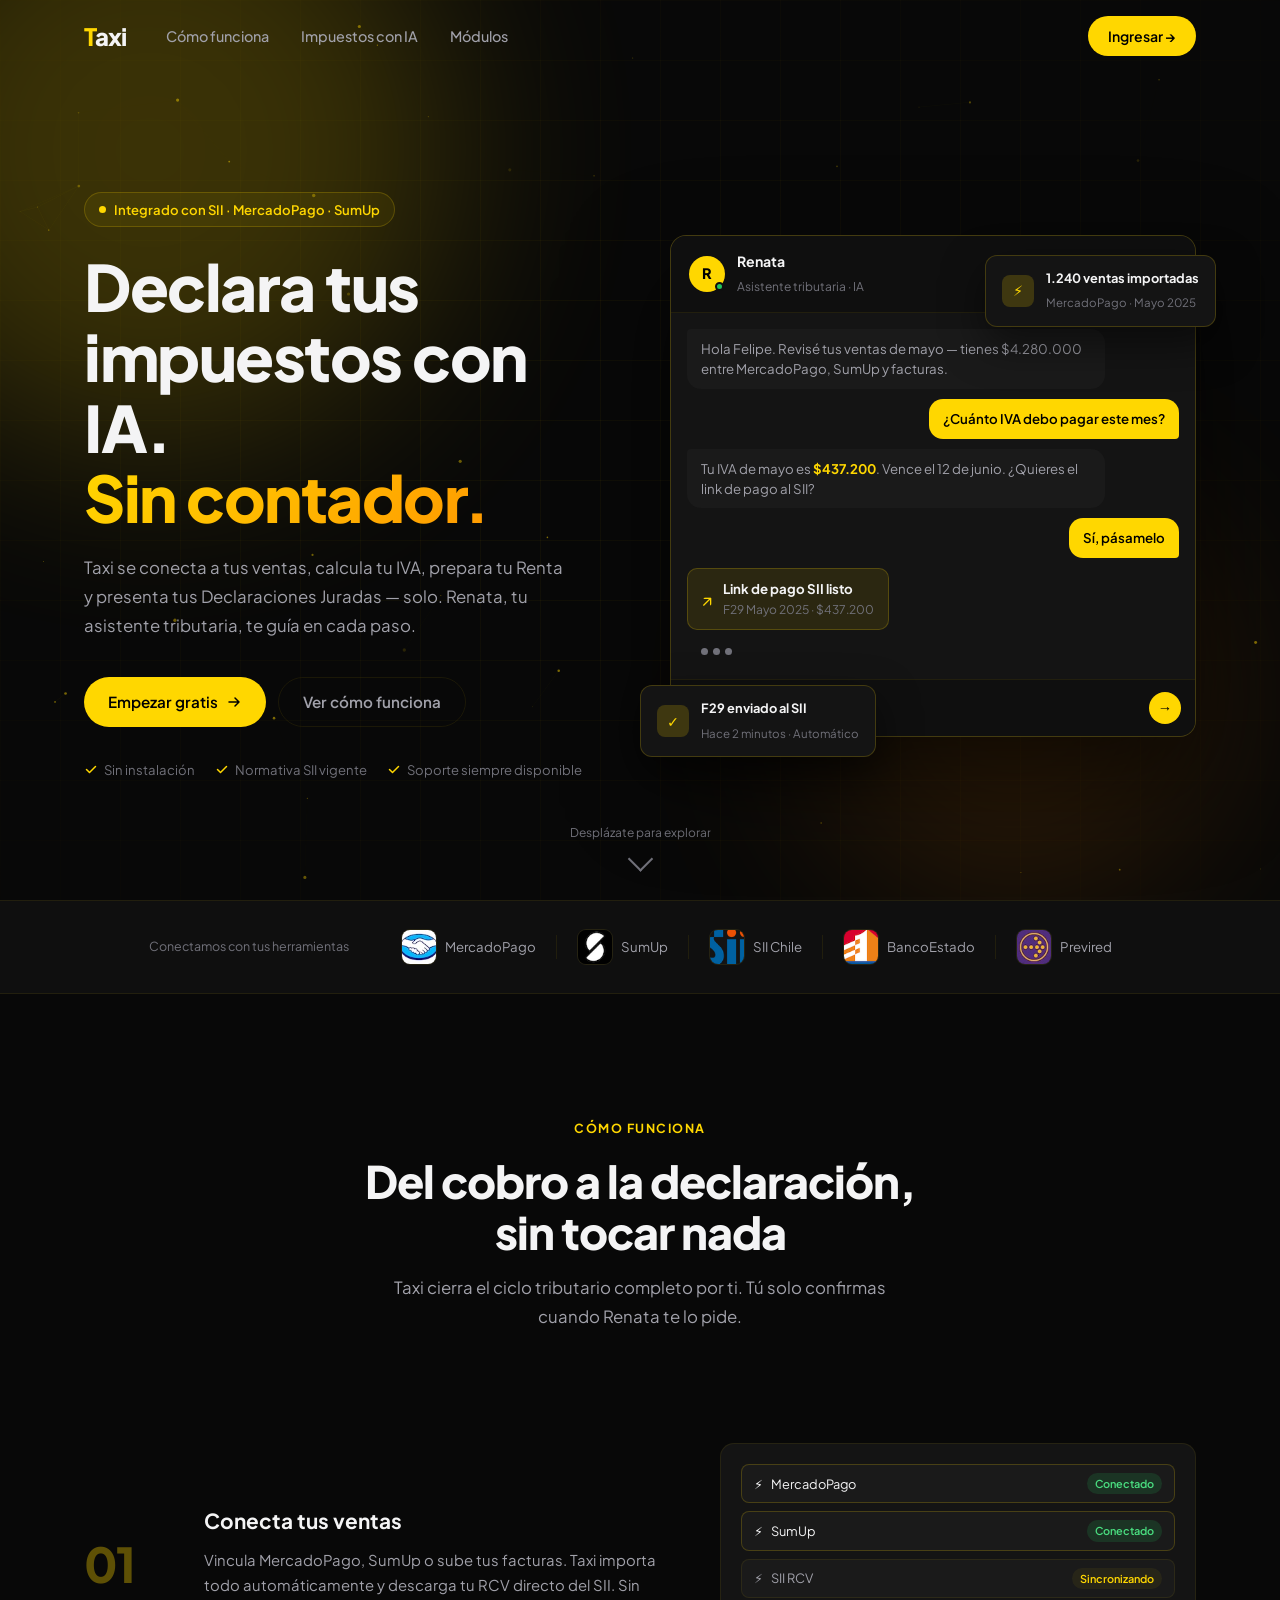
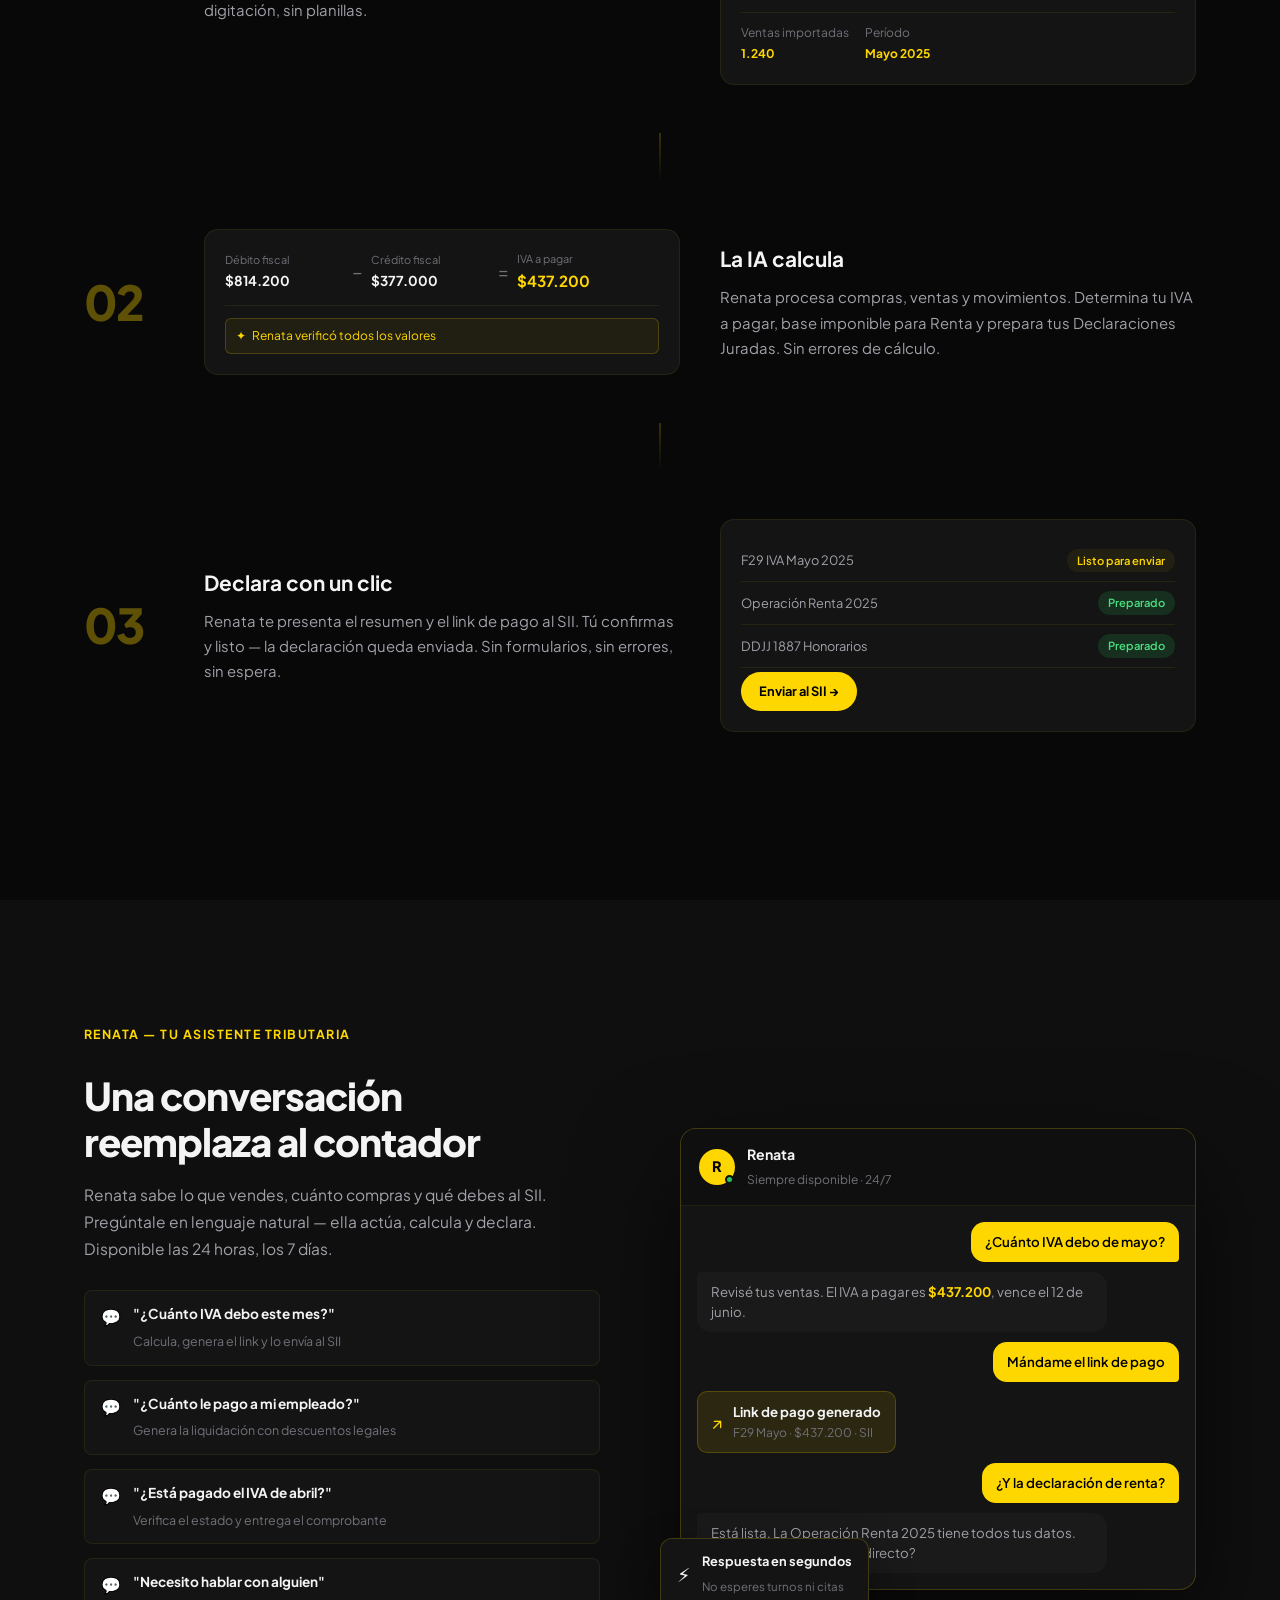
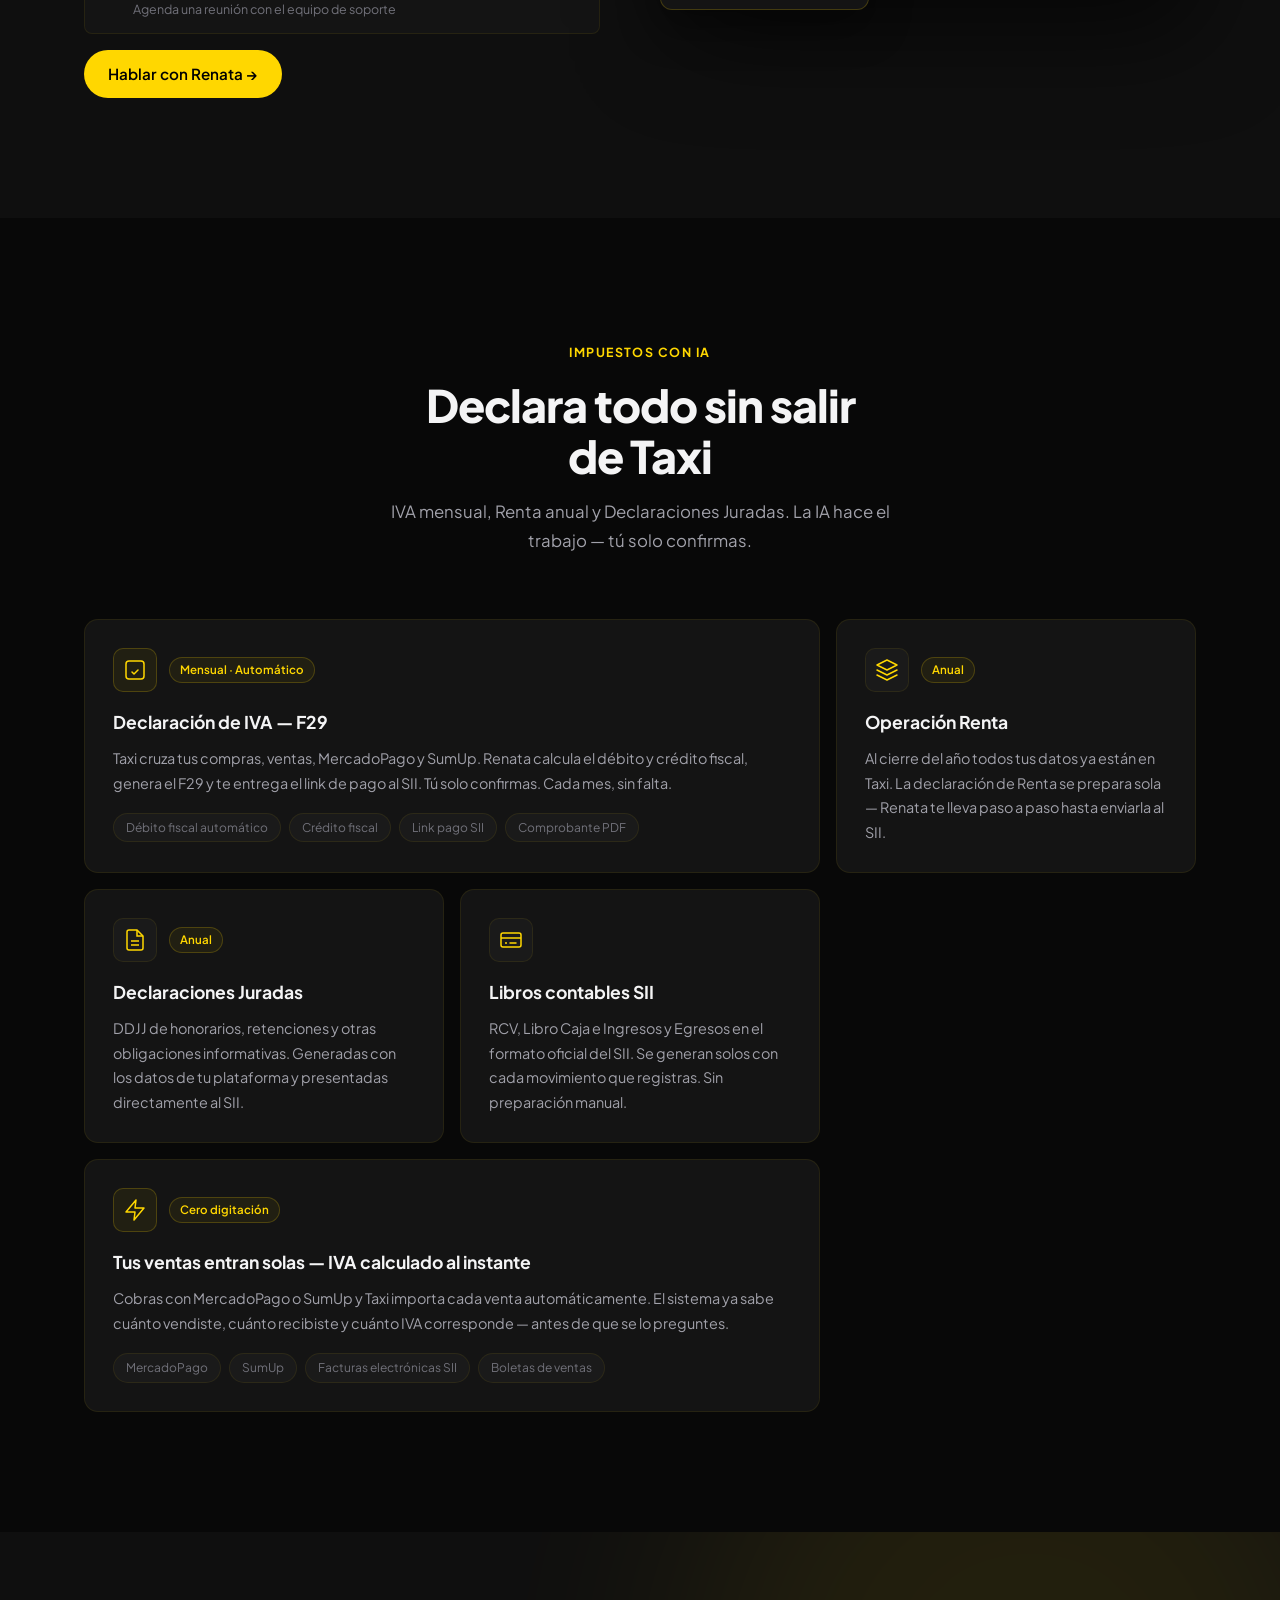
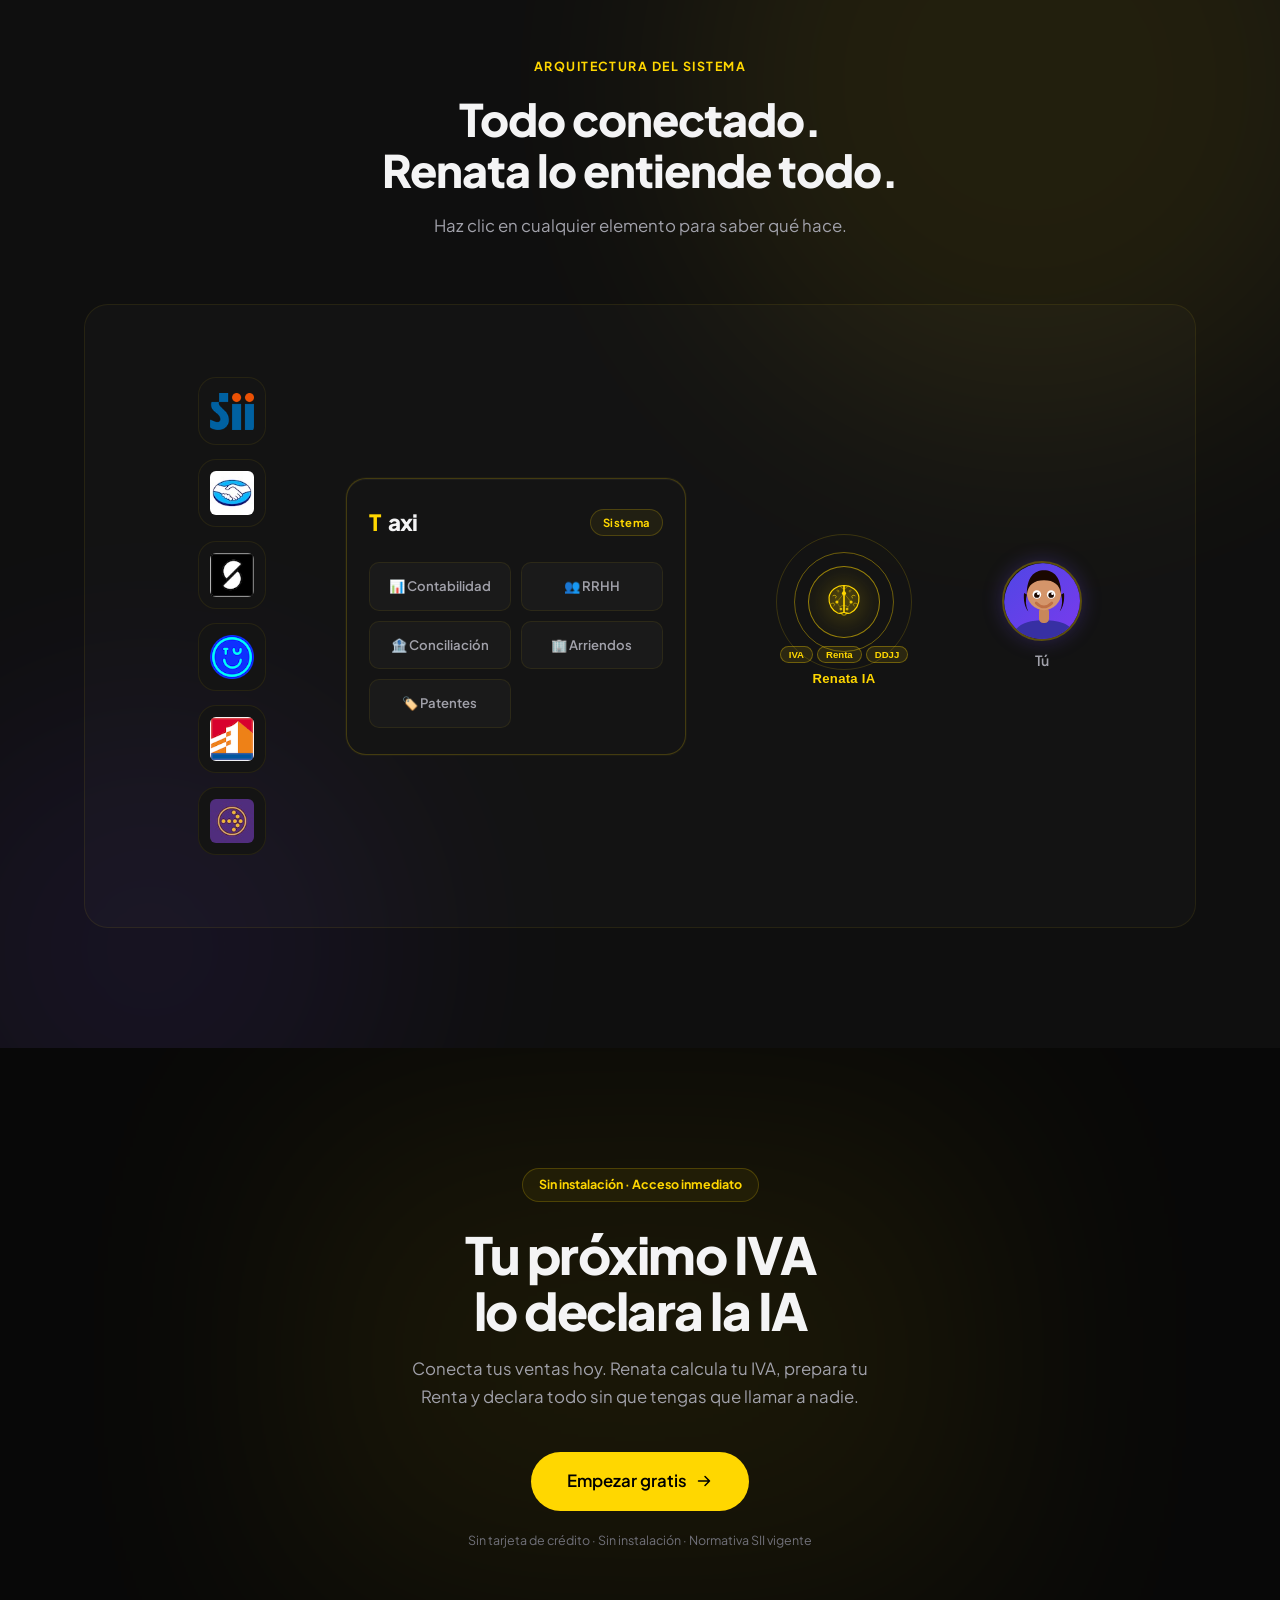
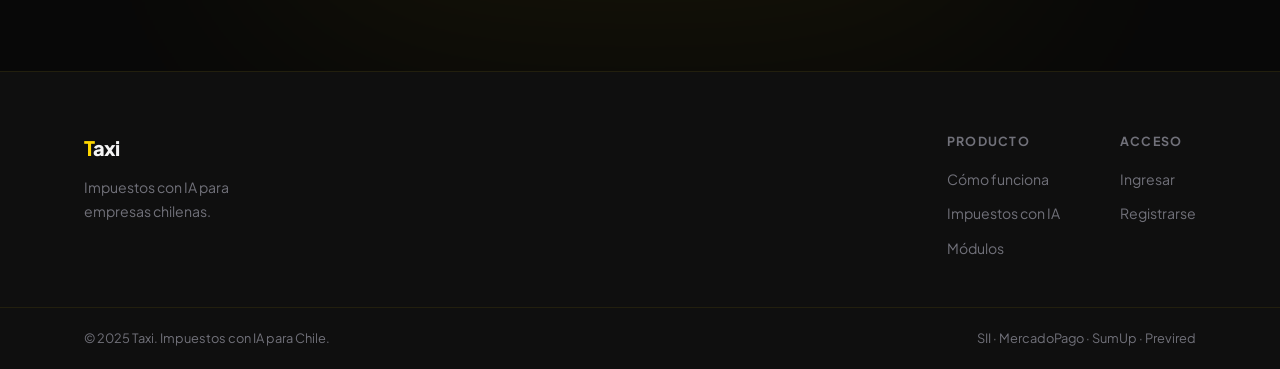
==== commit b48a3ede: "v3 listo para produccion" ====
--- a/index.html
+++ b/index.html
@@ -534,7 +534,7 @@
         <!-- FAR RIGHT: User avatar -->
         <div class="fc-user-node" id="fcUser">
           <div class="fc-user-avatar">
-            <svg width="56" height="56" viewBox="0 0 56 56" fill="none" xmlns="http://www.w3.org/2000/svg">
+            <svg width="80" height="80" viewBox="0 0 56 56" fill="none" xmlns="http://www.w3.org/2000/svg">
               <defs>
                 <linearGradient id="fc-av-bg" x1="0" y1="0" x2="56" y2="56" gradientUnits="userSpaceOnUse">
                   <stop offset="0%" stop-color="#4f46e5"/>
--- a/styles.css
+++ b/styles.css
@@ -640,11 +640,11 @@
 .fc-diagram {
   position: relative;
   display: flex; align-items: center; justify-content: center;
-  gap: 48px;
+  gap: 80px;
   background: rgba(255,255,255,.018);
   border: 1px solid var(--border);
   border-radius: 24px;
-  padding: 56px 48px;
+  padding: 72px 64px;
   margin-top: 56px;
   overflow: visible;
 }
@@ -655,11 +655,11 @@
 }
 
 /* ── Source column ── */
-.fc-col { display: flex; flex-direction: column; gap: 8px; flex-shrink: 0; position: relative; z-index: 2; align-items: center; }
+.fc-col { display: flex; flex-direction: column; gap: 14px; flex-shrink: 0; position: relative; z-index: 2; align-items: center; }
 
 /* Icon-only source buttons */
 .fc-src-icon {
-  width: 52px; height: 52px; border-radius: 14px;
+  width: 68px; height: 68px; border-radius: 18px;
   background: var(--bg-3); border: 1px solid var(--border);
   display: flex; align-items: center; justify-content: center;
   cursor: pointer; overflow: hidden; flex-shrink: 0; position: relative;
@@ -667,40 +667,40 @@
 }
 .fc-src-icon { pointer-events: none; }
 .fc-logo-img {
-  width: 32px; height: 32px; object-fit: contain; border-radius: 5px; display: block;
+  width: 44px; height: 44px; object-fit: contain; border-radius: 6px; display: block;
 }
 .fc-logo-txt {
-  width: 32px; height: 32px; border-radius: 8px;
+  width: 44px; height: 44px; border-radius: 10px;
   display: none; align-items: center; justify-content: center;
-  font-size: .6rem; font-weight: 900; color: #fff; letter-spacing: -.3px;
+  font-size: .65rem; font-weight: 900; color: #fff; letter-spacing: -.3px;
 }
 
 
 /* ── Taxi box ── */
 .fc-taxi-box {
-  width: 270px; flex-shrink: 0;
+  width: 340px; flex-shrink: 0;
   background: var(--bg-3); border: 1.5px solid var(--border-y);
-  border-radius: 18px; padding: 20px 16px;
+  border-radius: 20px; padding: 26px 22px;
   position: relative; z-index: 2;
   box-shadow: 0 0 0 1px rgba(255,215,0,.04), inset 0 1px 0 rgba(255,255,255,.04);
 }
 .fc-taxi-header {
   display: flex; align-items: center; gap: 8px;
-  font-size: 1.2rem; font-weight: 800; letter-spacing: -1px; margin-bottom: 18px;
+  font-size: 1.4rem; font-weight: 800; letter-spacing: -1px; margin-bottom: 22px;
 }
 .fc-taxi-tag {
   margin-left: auto;
   background: var(--yellow-faint); border: 1px solid var(--border-y);
-  border-radius: 50px; padding: 3px 10px;
-  font-size: .67rem; font-weight: 700; color: var(--yellow); letter-spacing: .04em;
+  border-radius: 50px; padding: 4px 12px;
+  font-size: .7rem; font-weight: 700; color: var(--yellow); letter-spacing: .04em;
 }
 .fc-modules-wrap {
-  display: grid; grid-template-columns: repeat(2, 1fr); gap: 8px;
+  display: grid; grid-template-columns: repeat(2, 1fr); gap: 10px;
 }
 .fc-mod {
   background: var(--surface); border: 1px solid var(--border);
-  border-radius: 9px; padding: 11px 8px;
-  font-family: var(--font); font-size: .74rem; font-weight: 600; color: var(--text-2);
+  border-radius: 10px; padding: 14px 10px;
+  font-family: var(--font); font-size: .82rem; font-weight: 600; color: var(--text-2);
   text-align: center; line-height: 1.4; pointer-events: none;
 }
 
@@ -736,12 +736,12 @@
   transform: translateX(-50%);
 }
 .fc-renata-ring--1 {
-  width: 78px; height: 78px; margin-top: -11px;
+  width: 100px; height: 100px; margin-top: -14px;
   border: 1.5px solid rgba(255,215,0,.38);
   animation: renataPulse1 2.4s ease-in-out infinite;
 }
 .fc-renata-ring--2 {
-  width: 106px; height: 106px; margin-top: -25px;
+  width: 136px; height: 136px; margin-top: -32px;
   border: 1px solid rgba(255,215,0,.16);
   animation: renataPulse2 2.4s ease-in-out infinite .9s;
 }
@@ -754,7 +754,7 @@
   50%       { transform: translateX(-50%) scale(1.12); opacity: .6;  }
 }
 .fc-renata-core {
-  width: 56px; height: 56px; border-radius: 50%;
+  width: 72px; height: 72px; border-radius: 50%;
   background: radial-gradient(circle, rgba(255,215,0,.18), rgba(255,215,0,.04) 60%, transparent);
   border: 1.5px solid rgba(255,215,0,.55);
   display: flex; align-items: center; justify-content: center;
@@ -776,13 +776,13 @@
   flex-shrink: 0; position: relative; z-index: 2;
 }
 .fc-user-avatar {
-  width: 64px; height: 64px; border-radius: 50%;
+  width: 80px; height: 80px; border-radius: 50%;
   overflow: hidden; flex-shrink: 0;
   border: 2px solid rgba(255,215,0,.3);
   box-shadow: 0 0 20px rgba(120,80,255,.25);
 }
-.fc-user-avatar svg { display: block; width: 64px; height: 64px; }
-.fc-user-node span { font-size: .82rem; font-weight: 600; color: var(--text-2); }
+.fc-user-avatar svg { display: block; width: 80px; height: 80px; }
+.fc-user-node span { font-size: .88rem; font-weight: 600; color: var(--text-2); }
 
 /* ── Flow arrow labels ── */
 .fc-arrow-label {
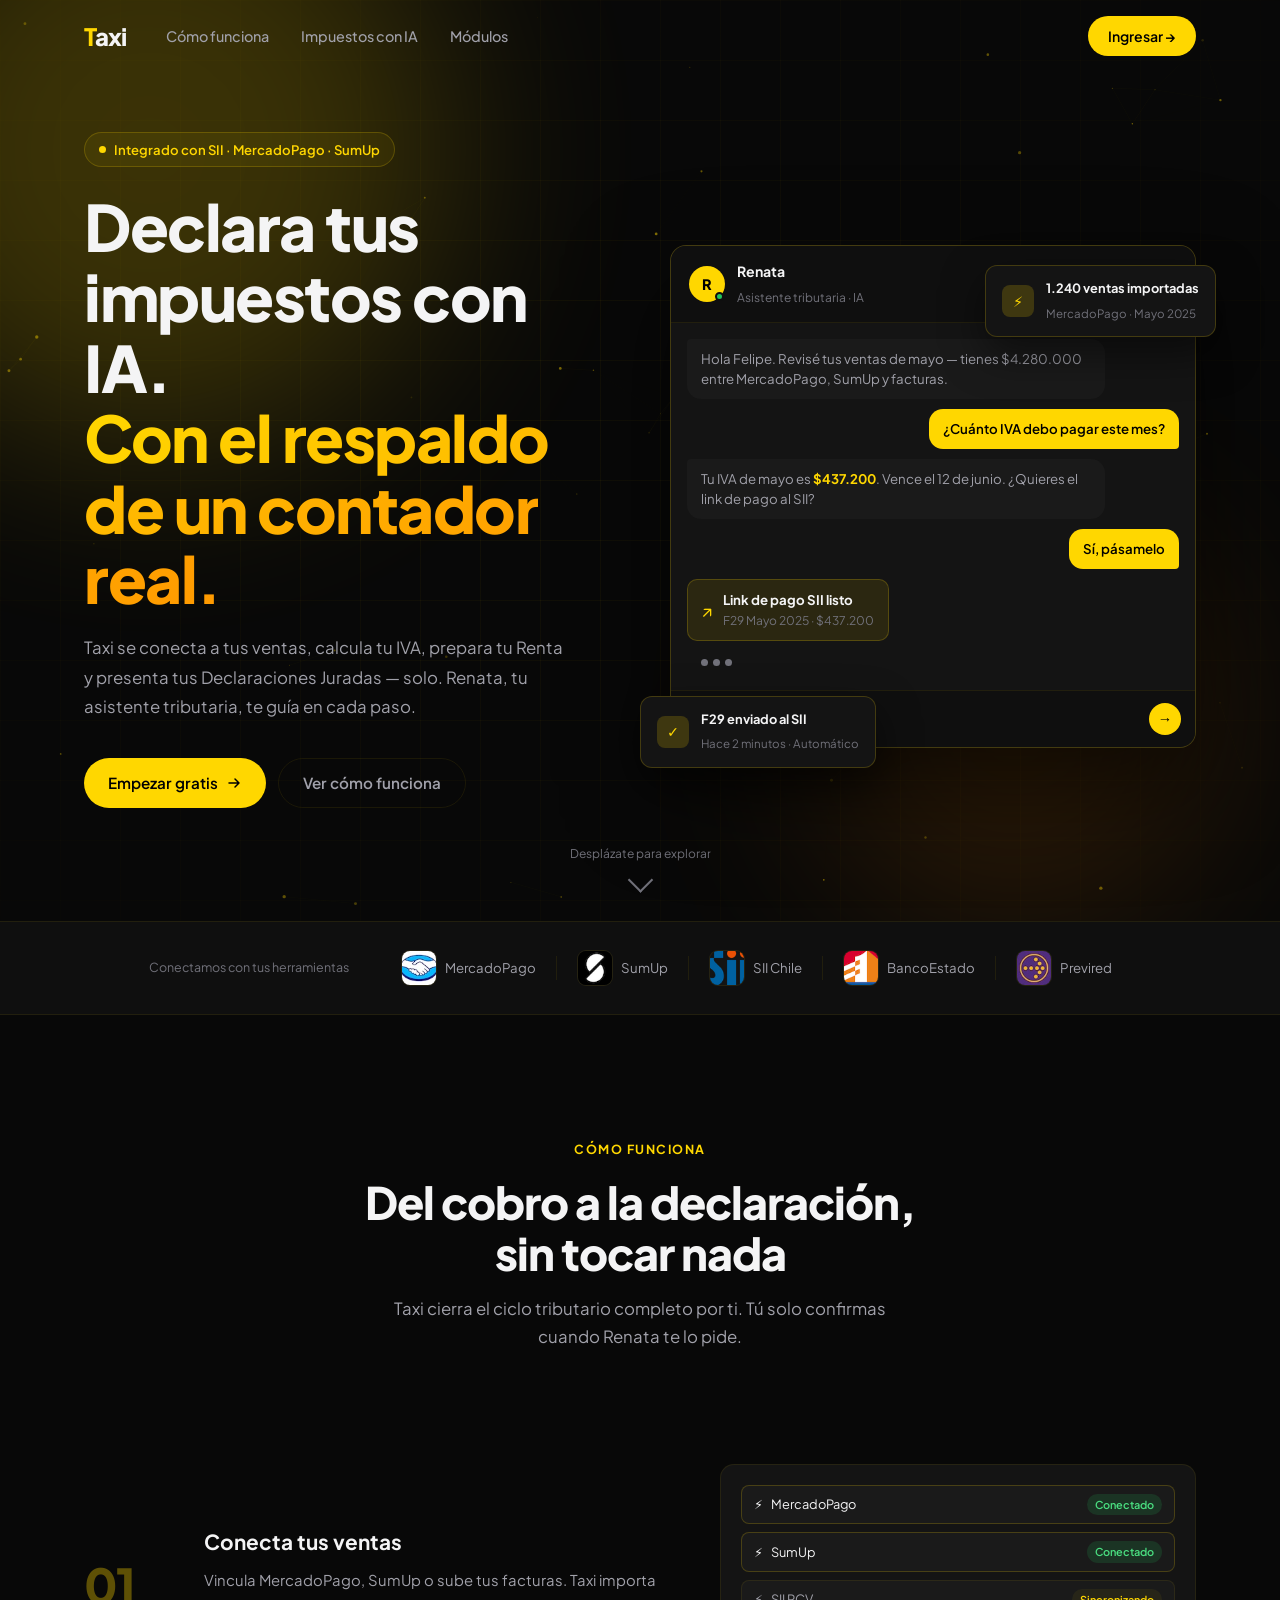
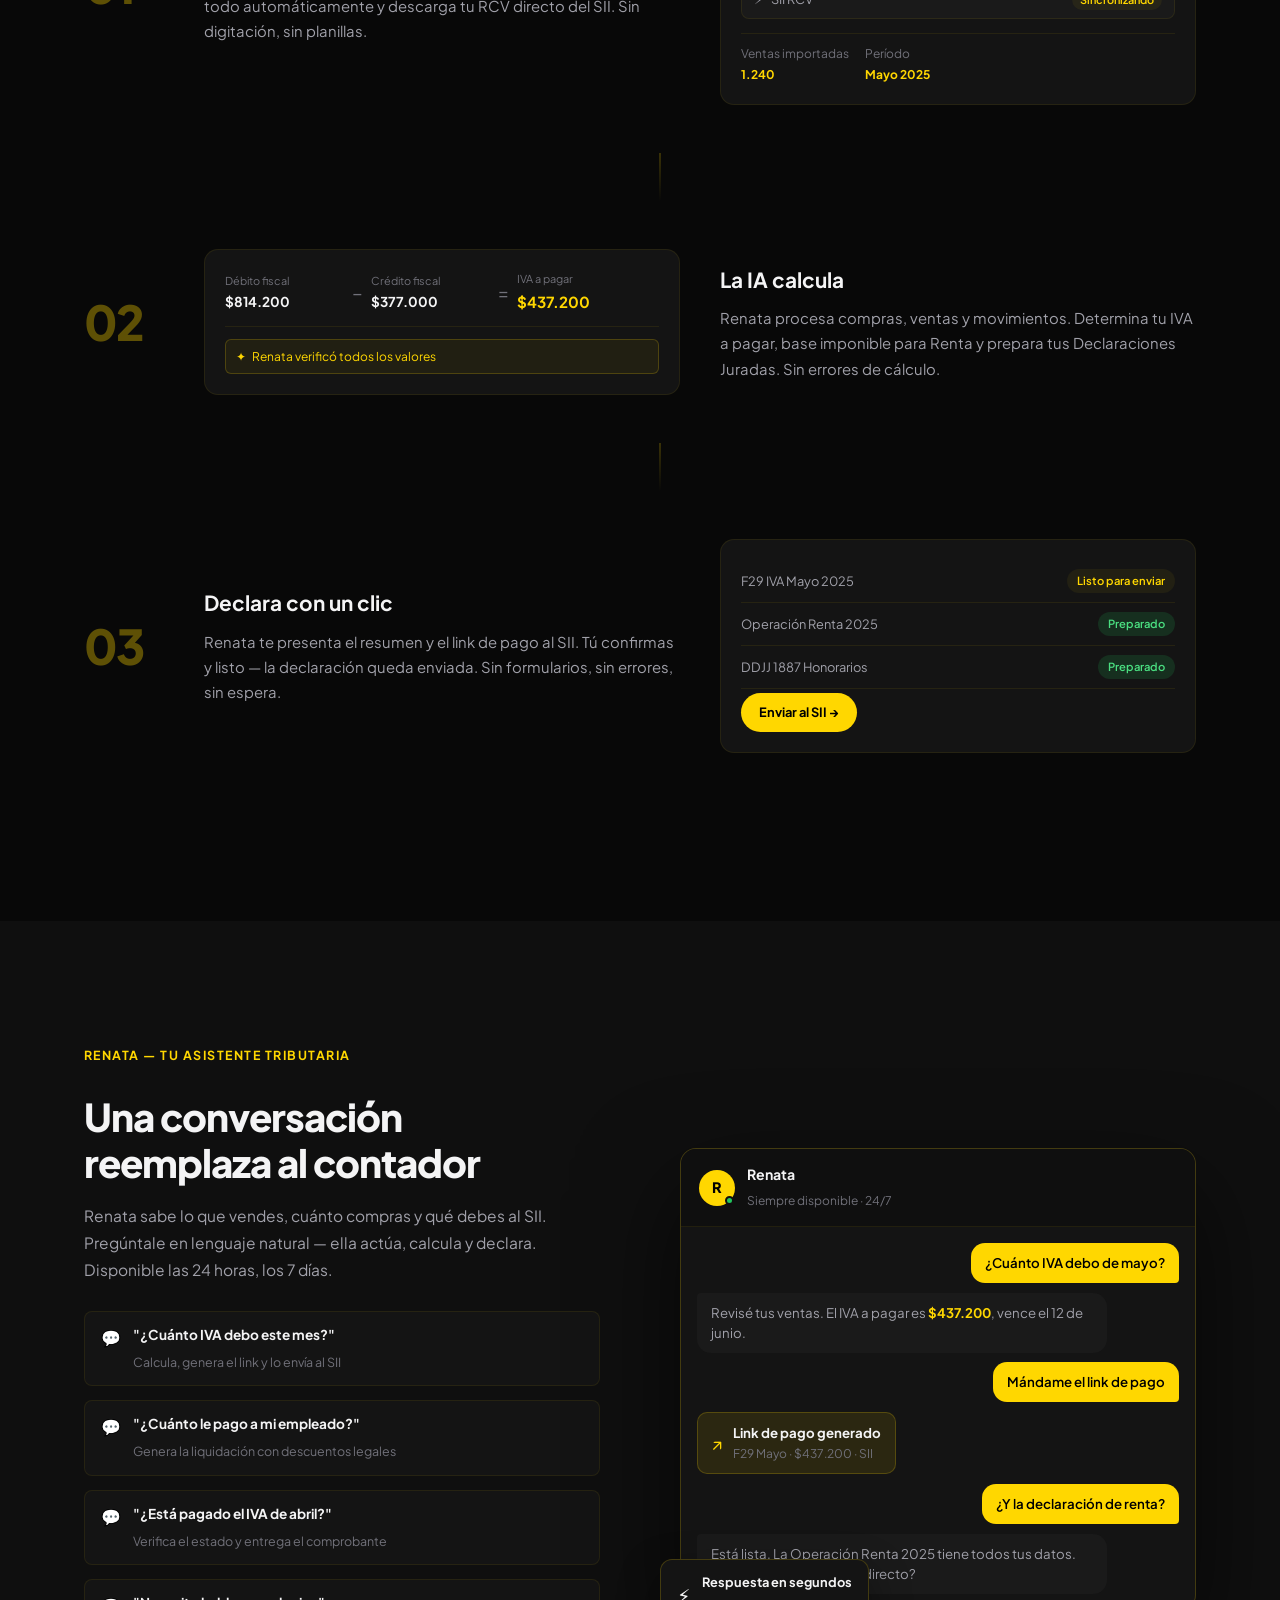
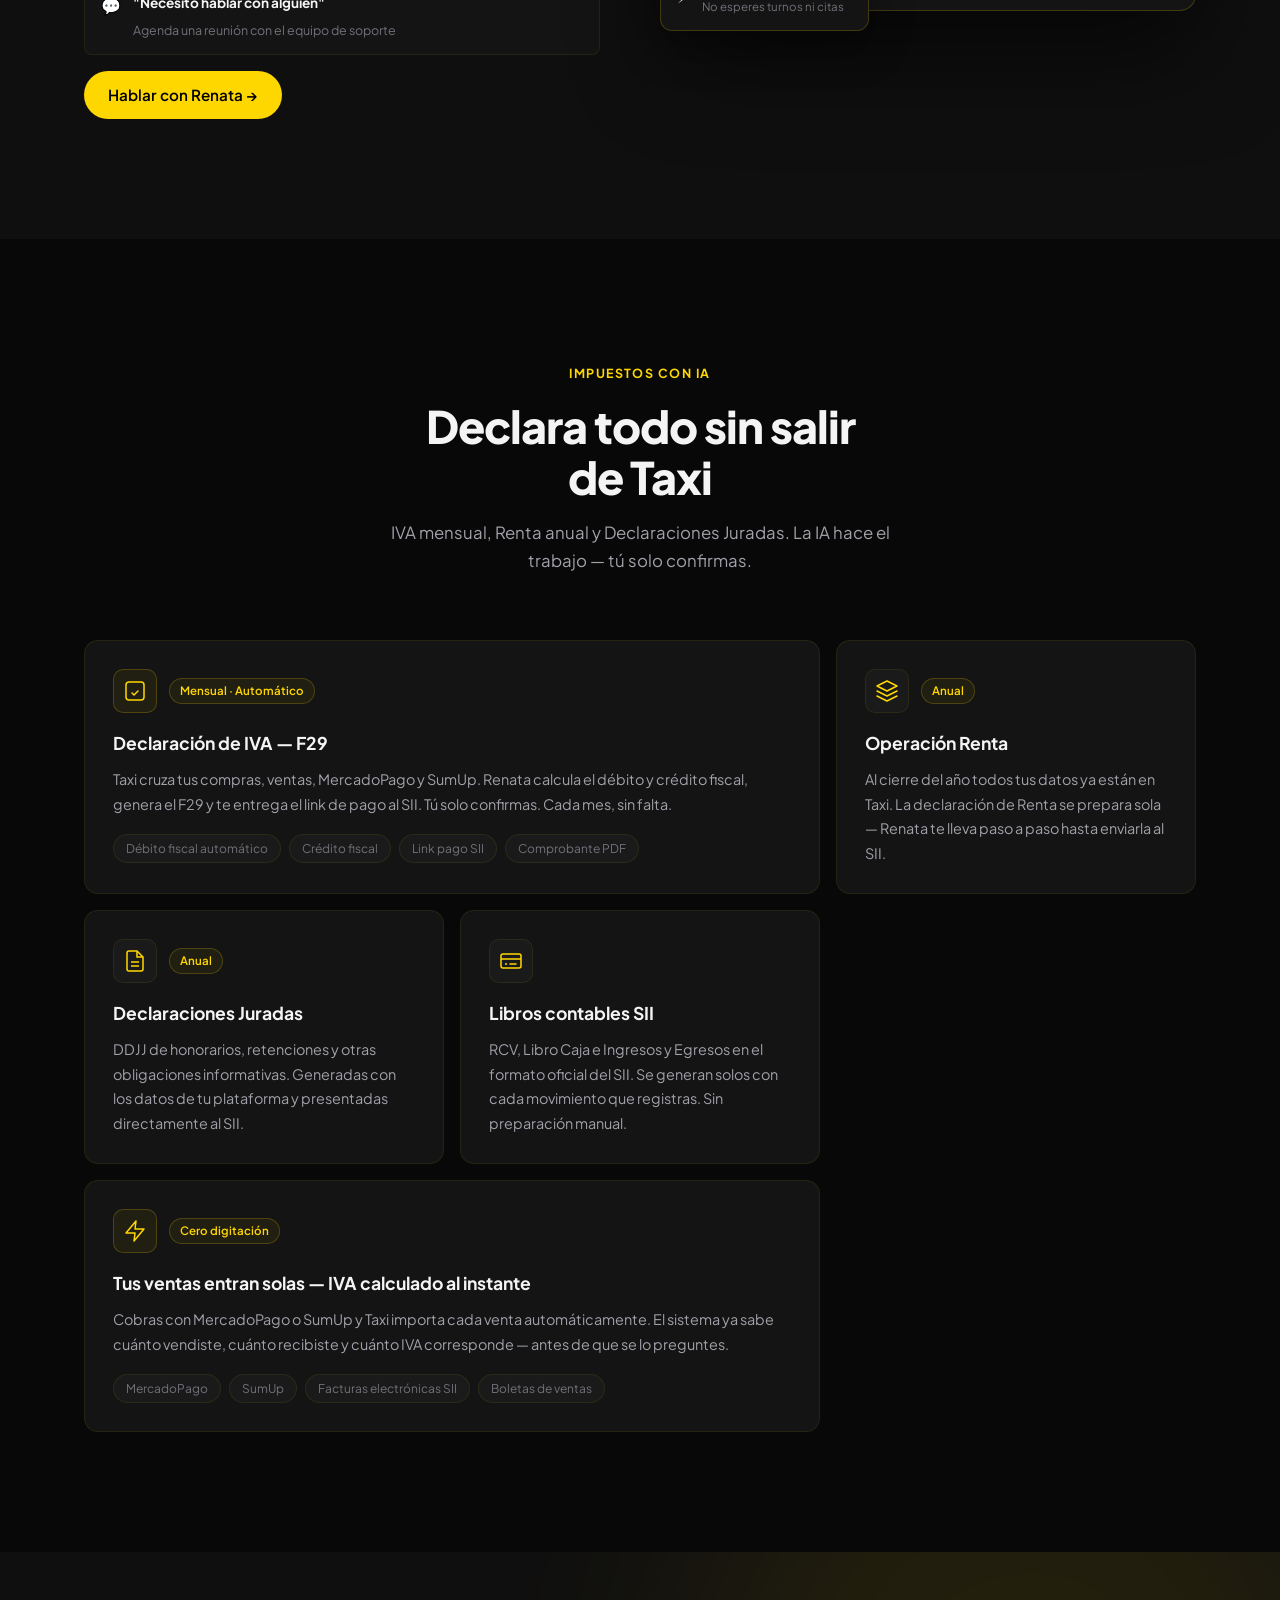
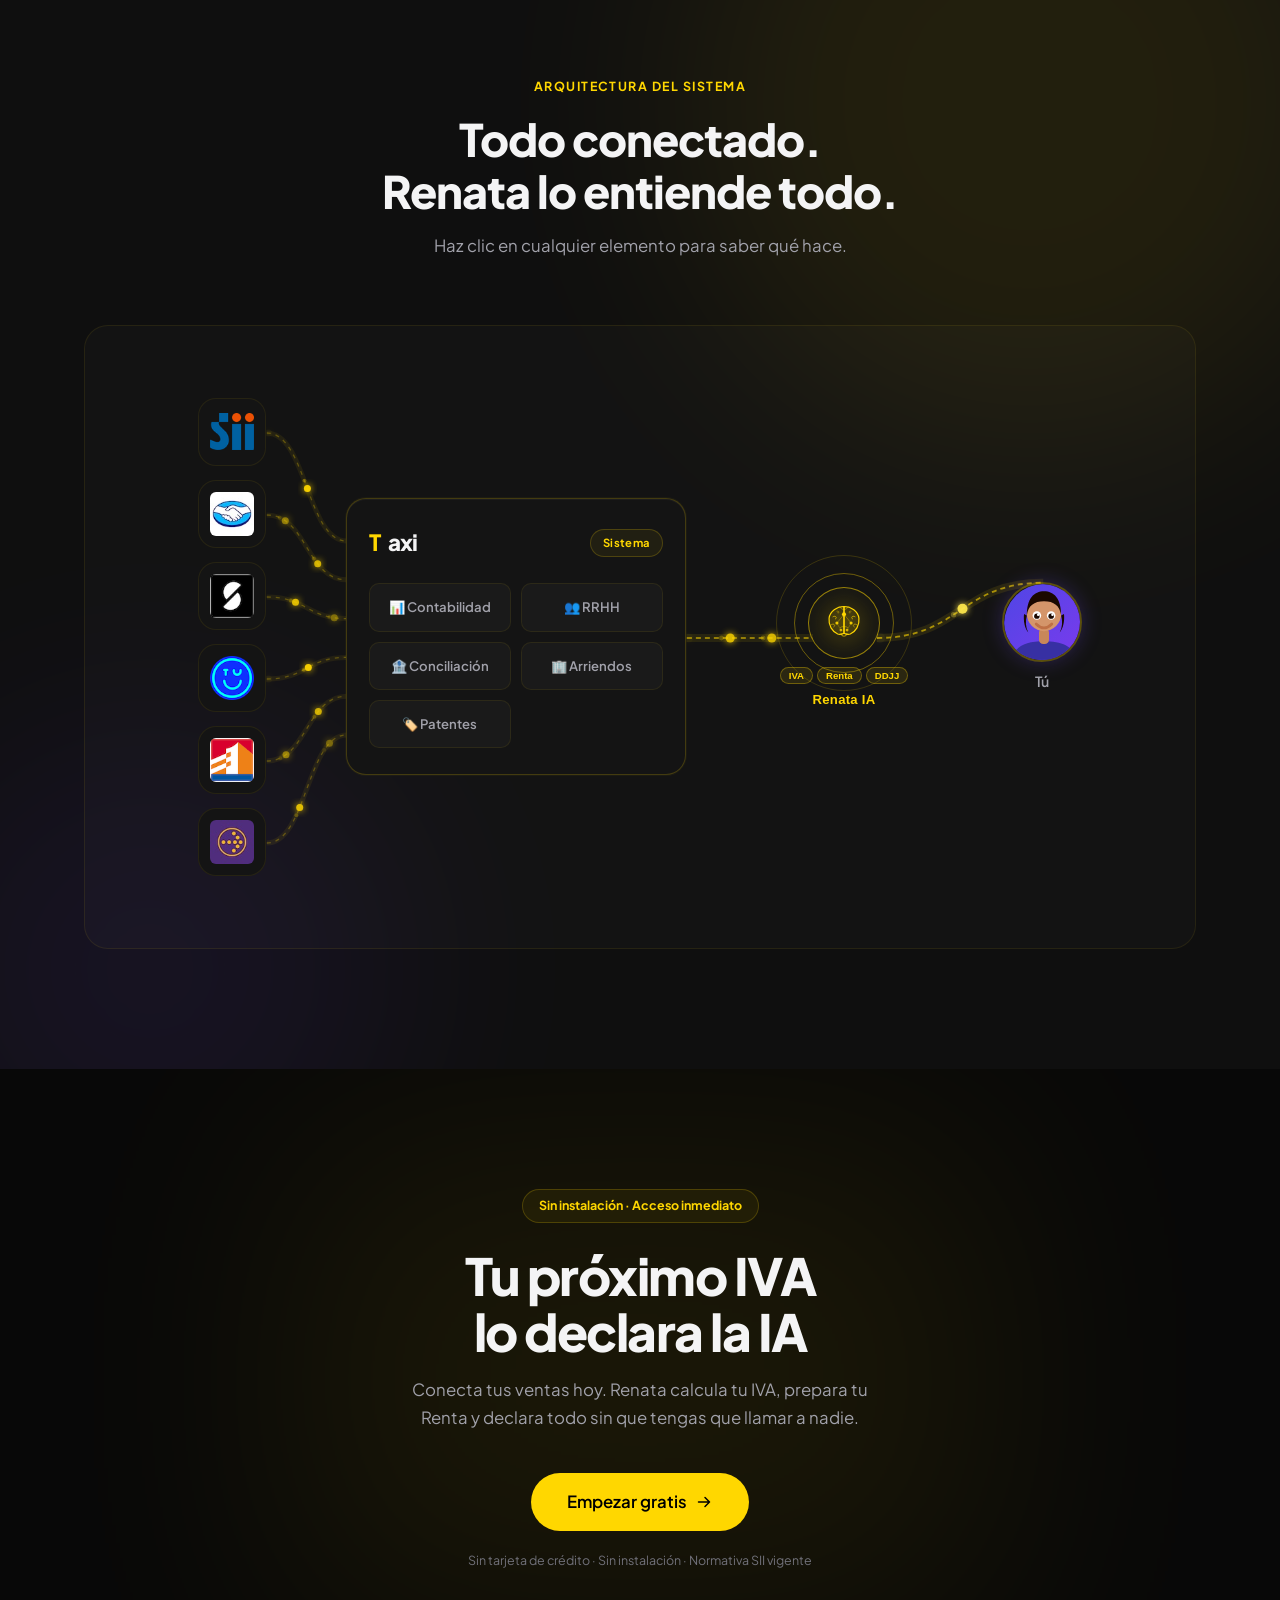
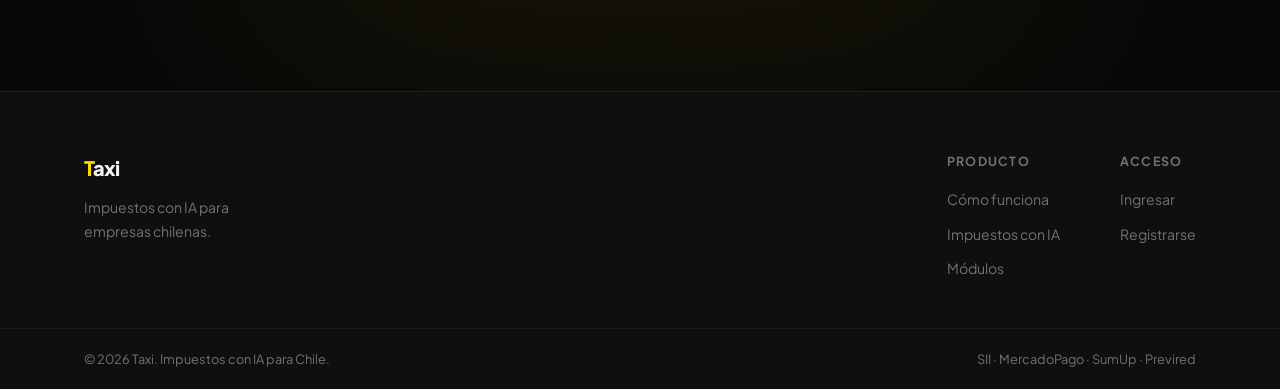
==== commit ee6b75a2: "v4" ====
--- a/index.html
+++ b/index.html
@@ -3,7 +3,62 @@
 <head>
   <meta charset="UTF-8" />
   <meta name="viewport" content="width=device-width, initial-scale=1.0" />
-  <title>Taxi — Declara tus impuestos con IA</title>
+  <title>Taxi — Declara tus impuestos con IA · Chile</title>
+
+  <!-- ── SEO principal ── -->
+  <meta name="description"  content="Taxi declara tu IVA, prepara tu Renta y presenta tus Declaraciones Juradas con IA. Sin contador. Integrado con SII, MercadoPago y SumUp." />
+  <meta name="author"       content="Taxi · EFE Company" />
+  <meta name="robots"       content="index, follow" />
+  <meta name="theme-color"  content="#080808" />
+  <link rel="canonical"     href="https://taxi.efecompany.cl/" />
+
+  <!-- ── Open Graph (Facebook, LinkedIn, WhatsApp) ── -->
+  <meta property="og:type"         content="website" />
+  <meta property="og:locale"       content="es_CL" />
+  <meta property="og:site_name"    content="Taxi" />
+  <meta property="og:url"          content="https://taxi.efecompany.cl/" />
+  <meta property="og:title"        content="Taxi — Declara tus impuestos con IA" />
+  <meta property="og:description"  content="Taxi declara tu IVA, prepara tu Renta y presenta tus Declaraciones Juradas con IA. Sin contador. Integrado con SII, MercadoPago y SumUp." />
+  <meta property="og:image"        content="https://taxi.efecompany.cl/og-image.png" />
+  <meta property="og:image:width"  content="1200" />
+  <meta property="og:image:height" content="630" />
+  <meta property="og:image:alt"    content="Taxi — Impuestos con IA para Chile" />
+
+  <!-- ── Twitter / X Card ── -->
+  <meta name="twitter:card"        content="summary_large_image" />
+  <meta name="twitter:title"       content="Taxi — Declara tus impuestos con IA" />
+  <meta name="twitter:description" content="Taxi declara tu IVA, prepara tu Renta y presenta tus Declaraciones Juradas con IA. Sin contador. Integrado con SII, MercadoPago y SumUp." />
+  <meta name="twitter:image"       content="https://taxi.efecompany.cl/og-image.png" />
+
+  <!-- ── Favicon ── -->
+  <link rel="icon"             href="favicon.ico" sizes="any" />
+  <link rel="icon"             href="icons/favicon.svg" type="image/svg+xml" />
+  <link rel="apple-touch-icon" href="icons/apple-touch-icon.png" />
+
+  <!-- ── Datos estructurados (Schema.org) ── -->
+  <script type="application/ld+json">
+  {
+    "@context": "https://schema.org",
+    "@type": "SoftwareApplication",
+    "name": "Taxi",
+    "applicationCategory": "FinanceApplication",
+    "operatingSystem": "Web",
+    "url": "https://taxi.efecompany.cl/",
+    "description": "Taxi declara tu IVA, prepara tu Renta y presenta tus Declaraciones Juradas con IA. Sin contador. Integrado con SII, MercadoPago y SumUp.",
+    "inLanguage": "es-CL",
+    "offers": {
+      "@type": "Offer",
+      "price": "0",
+      "priceCurrency": "CLP"
+    },
+    "publisher": {
+      "@type": "Organization",
+      "name": "EFE Company",
+      "url": "https://efecompany.cl"
+    }
+  }
+  </script>
+
   <link rel="preconnect" href="https://fonts.googleapis.com" />
   <link rel="preconnect" href="https://fonts.gstatic.com" crossorigin />
   <link href="https://fonts.googleapis.com/css2?family=Plus+Jakarta+Sans:wght@300;400;500;600;700;800&display=swap" rel="stylesheet" />
@@ -44,7 +99,7 @@
         </div>
         <h1 class="hero-h1 reveal-up" style="--delay:.1s">
           Declara tus<br />impuestos con IA.<br />
-          <span class="text-gradient">Sin contador.</span>
+          <span class="text-gradient">Con el respaldo de un contador real.</span>
         </h1>
         <p class="hero-sub reveal-up" style="--delay:.2s">
           Taxi se conecta a tus ventas, calcula tu IVA, prepara tu Renta y
@@ -627,7 +682,7 @@
     </div>
     <div class="footer-bottom">
       <div class="container">
-        <span>© 2025 Taxi. Impuestos con IA para Chile.</span>
+        <span>© 2026 Taxi. Impuestos con IA para Chile.</span>
         <span>SII · MercadoPago · SumUp · Previred</span>
       </div>
     </div>
--- a/styles.css
+++ b/styles.css
@@ -469,35 +469,8 @@
 @media (max-width: 800px) { .features-grid { grid-template-columns: 1fr; } .feature-card--wide { grid-column: span 1; } }
 
 /* ═══════════════════════════════════════════════
-   MODULES
-═══════════════════════════════════════════════ */
-.modules {
-  padding: 120px 0;
-  background: var(--bg-2);
-  position: relative;
-  overflow: hidden;
-}
-
-/* Animated background */
-.modules-bg { position: absolute; inset: 0; pointer-events: none; z-index: 0; }
-.modules-orb {
-  position: absolute;
-  border-radius: 50%;
-  filter: blur(90px);
-  opacity: .12;
-}
-.modules-orb--1 {
-  width: 500px; height: 500px;
-  background: var(--yellow);
-  top: -100px; left: -100px;
-  animation: orbFloat1 10s ease-in-out infinite;
-}
-.modules-orb--2 {
-  width: 350px; height: 350px;
-  background: #ff8c00;
-  bottom: -80px; right: -80px;
-  animation: orbFloat2 13s ease-in-out infinite;
-}
+   FLOWCHART SECTION
+═══════════════════════════════════════════════ */
 @keyframes orbFloat1 {
   0%,100% { transform: translate(0, 0); }
   33%     { transform: translate(60px, 40px); }
@@ -507,114 +480,6 @@
   0%,100% { transform: translate(0, 0); }
   50%     { transform: translate(-50px, -40px); }
 }
-.modules-spotlight {
-  position: absolute;
-  width: 500px; height: 500px;
-  border-radius: 50%;
-  background: radial-gradient(circle, rgba(255,215,0,.07) 0%, transparent 70%);
-  pointer-events: none;
-  transform: translate(-50%, -50%);
-  transition: left .15s ease, top .15s ease;
-  opacity: 0;
-}
-
-/* Counter badge */
-.modules-counter {
-  display: inline-flex;
-  align-items: center;
-  gap: 10px;
-  background: var(--yellow-faint);
-  border: 1px solid var(--border-y);
-  border-radius: 50px;
-  padding: 8px 20px;
-  margin-top: 24px;
-}
-.mc-num {
-  font-size: 1.3rem;
-  font-weight: 800;
-  color: var(--yellow);
-  letter-spacing: -1px;
-}
-.mc-label { font-size: .82rem; color: var(--text-2); }
-
-/* Grid */
-.modules { position: relative; }
-.modules .container { position: relative; z-index: 1; }
-.modules-grid { display: grid; grid-template-columns: repeat(3, 1fr); gap: 14px; }
-.module-card {
-  background: var(--bg-3);
-  border: 1px solid var(--border);
-  border-radius: var(--radius);
-  padding: 24px;
-  text-align: left;
-  opacity: 0;
-  transform: translateY(30px) scale(.96);
-  transition:
-    border-color var(--transition),
-    box-shadow var(--transition),
-    opacity .5s cubic-bezier(.4,0,.2,1),
-    transform .5s cubic-bezier(.4,0,.2,1);
-  transition-delay: var(--delay, 0s);
-  will-change: transform, opacity;
-}
-.module-card.card-visible {
-  opacity: 1;
-  transform: translateY(0) scale(1);
-}
-.module-card:hover {
-  border-color: var(--border-y);
-  transform: translateY(-5px) scale(1.01) !important;
-  box-shadow: 0 16px 40px rgba(0,0,0,.4), 0 0 0 1px rgba(255,215,0,.12);
-}
-.module-card--highlight {
-  border-color: var(--border-y);
-  background: var(--yellow-faint);
-}
-
-.module-icon-art {
-  width: 64px; height: 64px;
-  background: var(--surface);
-  border: 1px solid var(--border);
-  border-radius: 18px;
-  display: flex; align-items: center; justify-content: center;
-  margin-bottom: 18px;
-  position: relative;
-  overflow: hidden;
-  transition: transform var(--transition), box-shadow var(--transition), border-color var(--transition);
-}
-.module-icon-art::before {
-  content: '';
-  position: absolute; inset: 0;
-  background: radial-gradient(circle at 30% 30%, rgba(255,215,0,.12), transparent 70%);
-  opacity: 0;
-  transition: opacity var(--transition);
-}
-.module-card:hover .module-icon-art {
-  border-color: var(--border-y);
-  transform: translateY(-3px) scale(1.04);
-  box-shadow: 0 8px 24px rgba(255,215,0,.15);
-}
-.module-card:hover .module-icon-art::before { opacity: 1; }
-
-.module-icon-art--glow {
-  border-color: var(--border-y);
-  background: var(--yellow-faint);
-  box-shadow: 0 0 20px rgba(255,215,0,.12);
-  animation: iconGlow 3s ease-in-out infinite;
-}
-@keyframes iconGlow {
-  0%, 100% { box-shadow: 0 0 20px rgba(255,215,0,.12); }
-  50%       { box-shadow: 0 0 32px rgba(255,215,0,.28); }
-}
-
-.module-name { font-size: .95rem; font-weight: 700; margin-bottom: 8px; color: var(--text); }
-.module-desc { font-size: .82rem; color: var(--text-2); line-height: 1.65; }
-@media (max-width: 900px) { .modules-grid { grid-template-columns: repeat(2, 1fr); } }
-@media (max-width: 480px) { .modules-grid { grid-template-columns: 1fr; } }
-
-/* ═══════════════════════════════════════════════
-   FLOWCHART SECTION
-═══════════════════════════════════════════════ */
 .flow-section {
   padding: 120px 0;
   background: var(--bg-2);
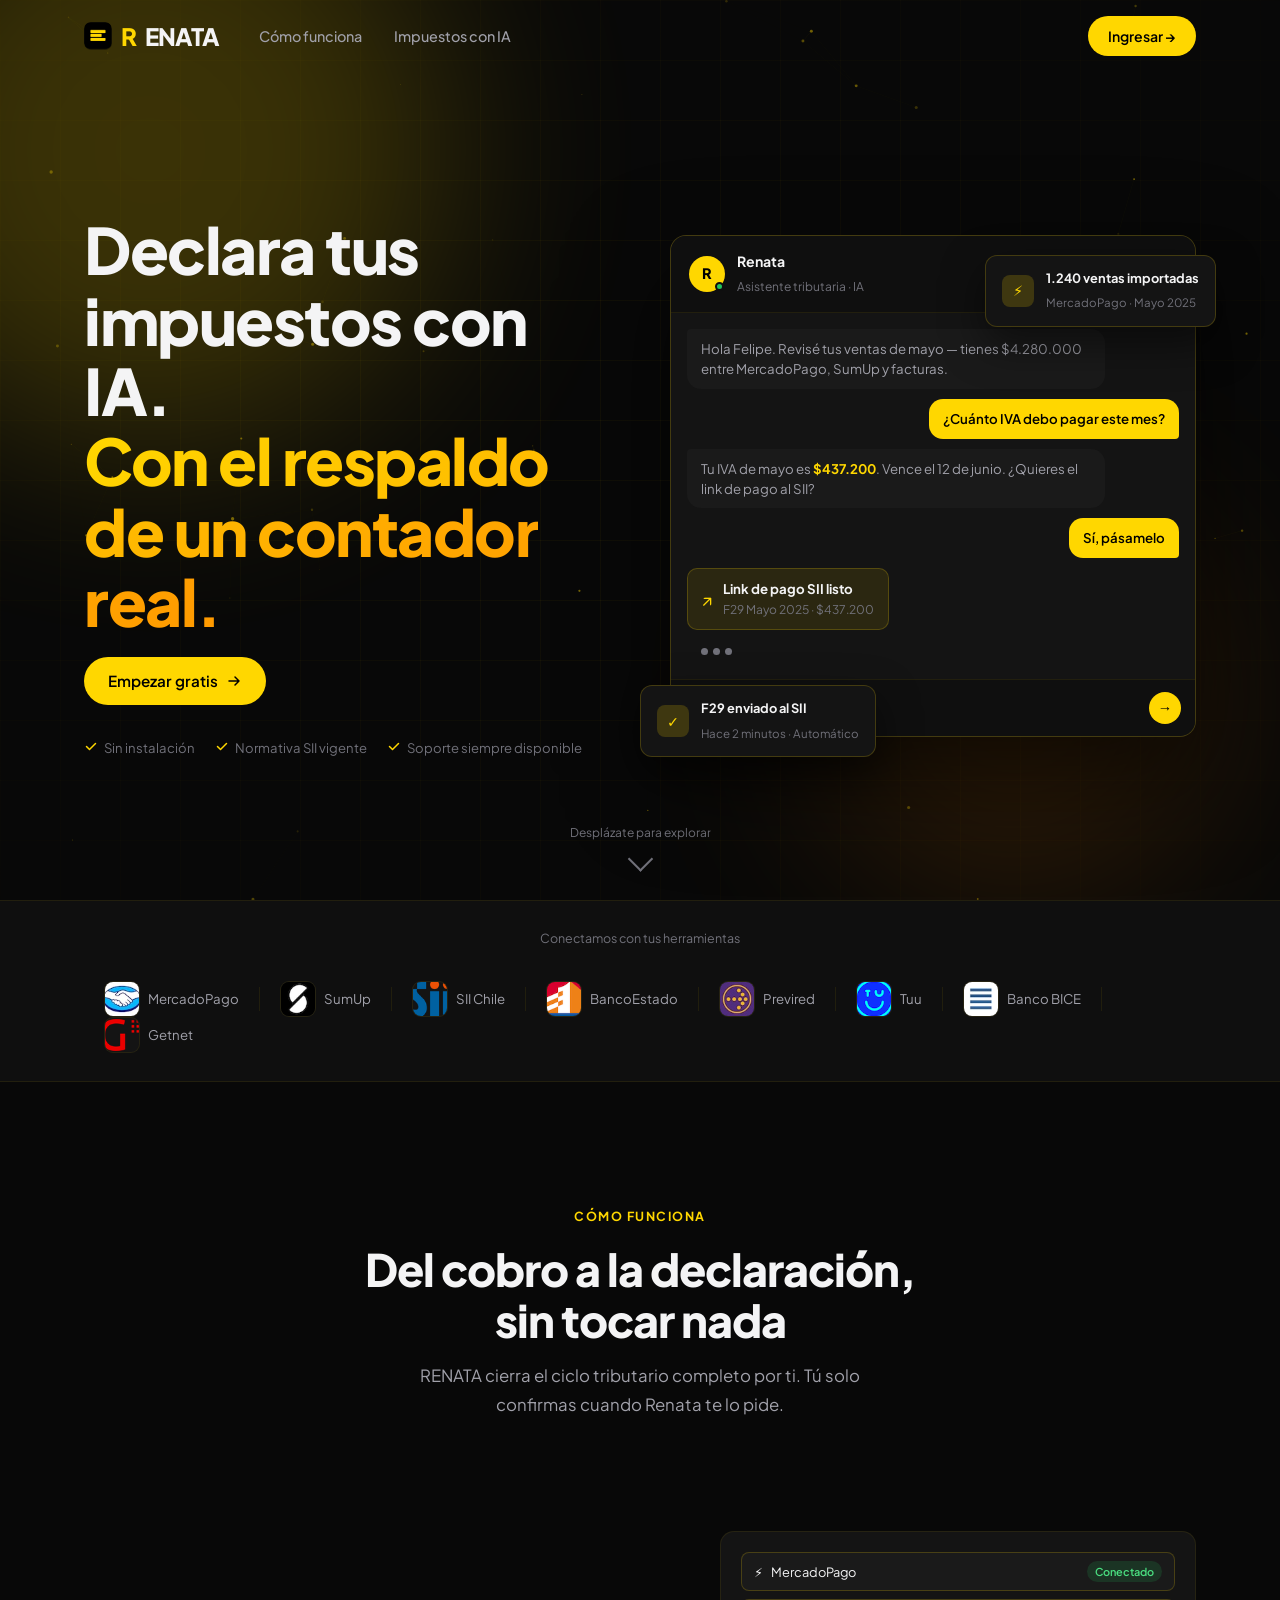
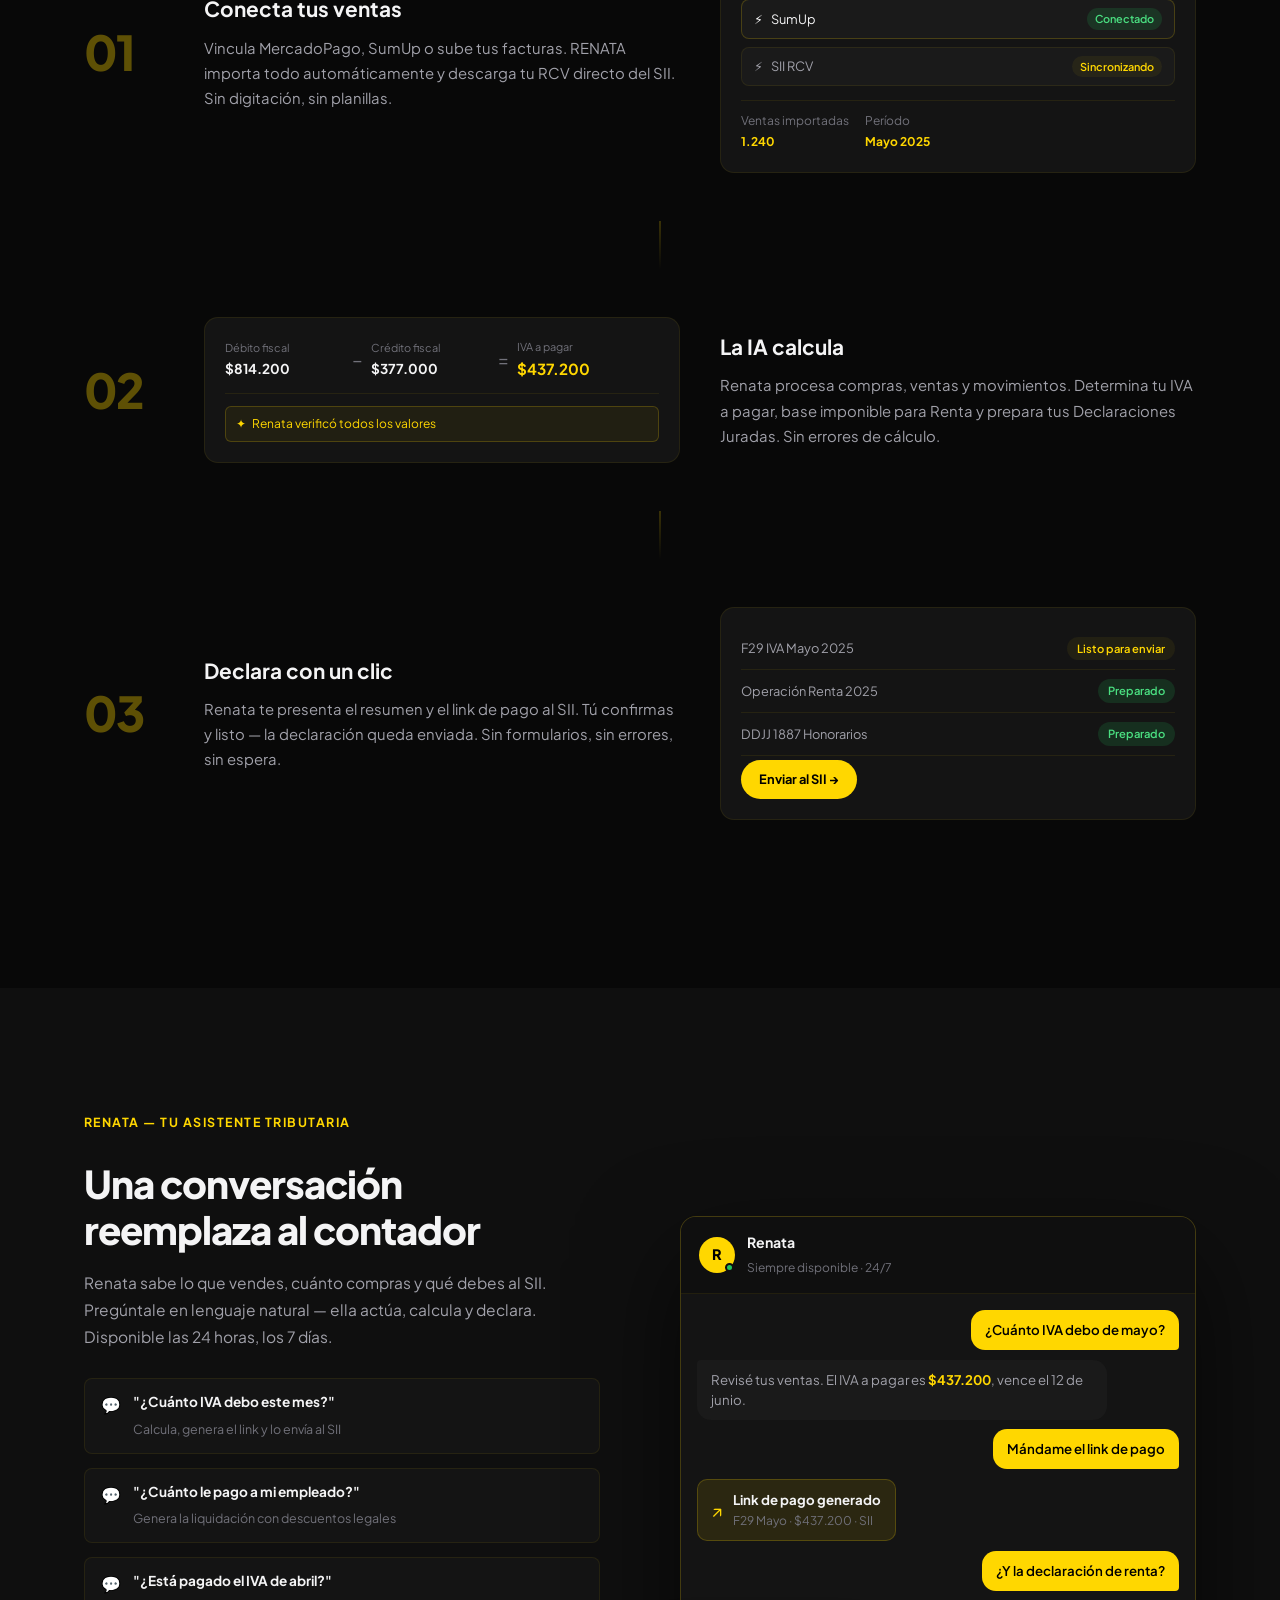
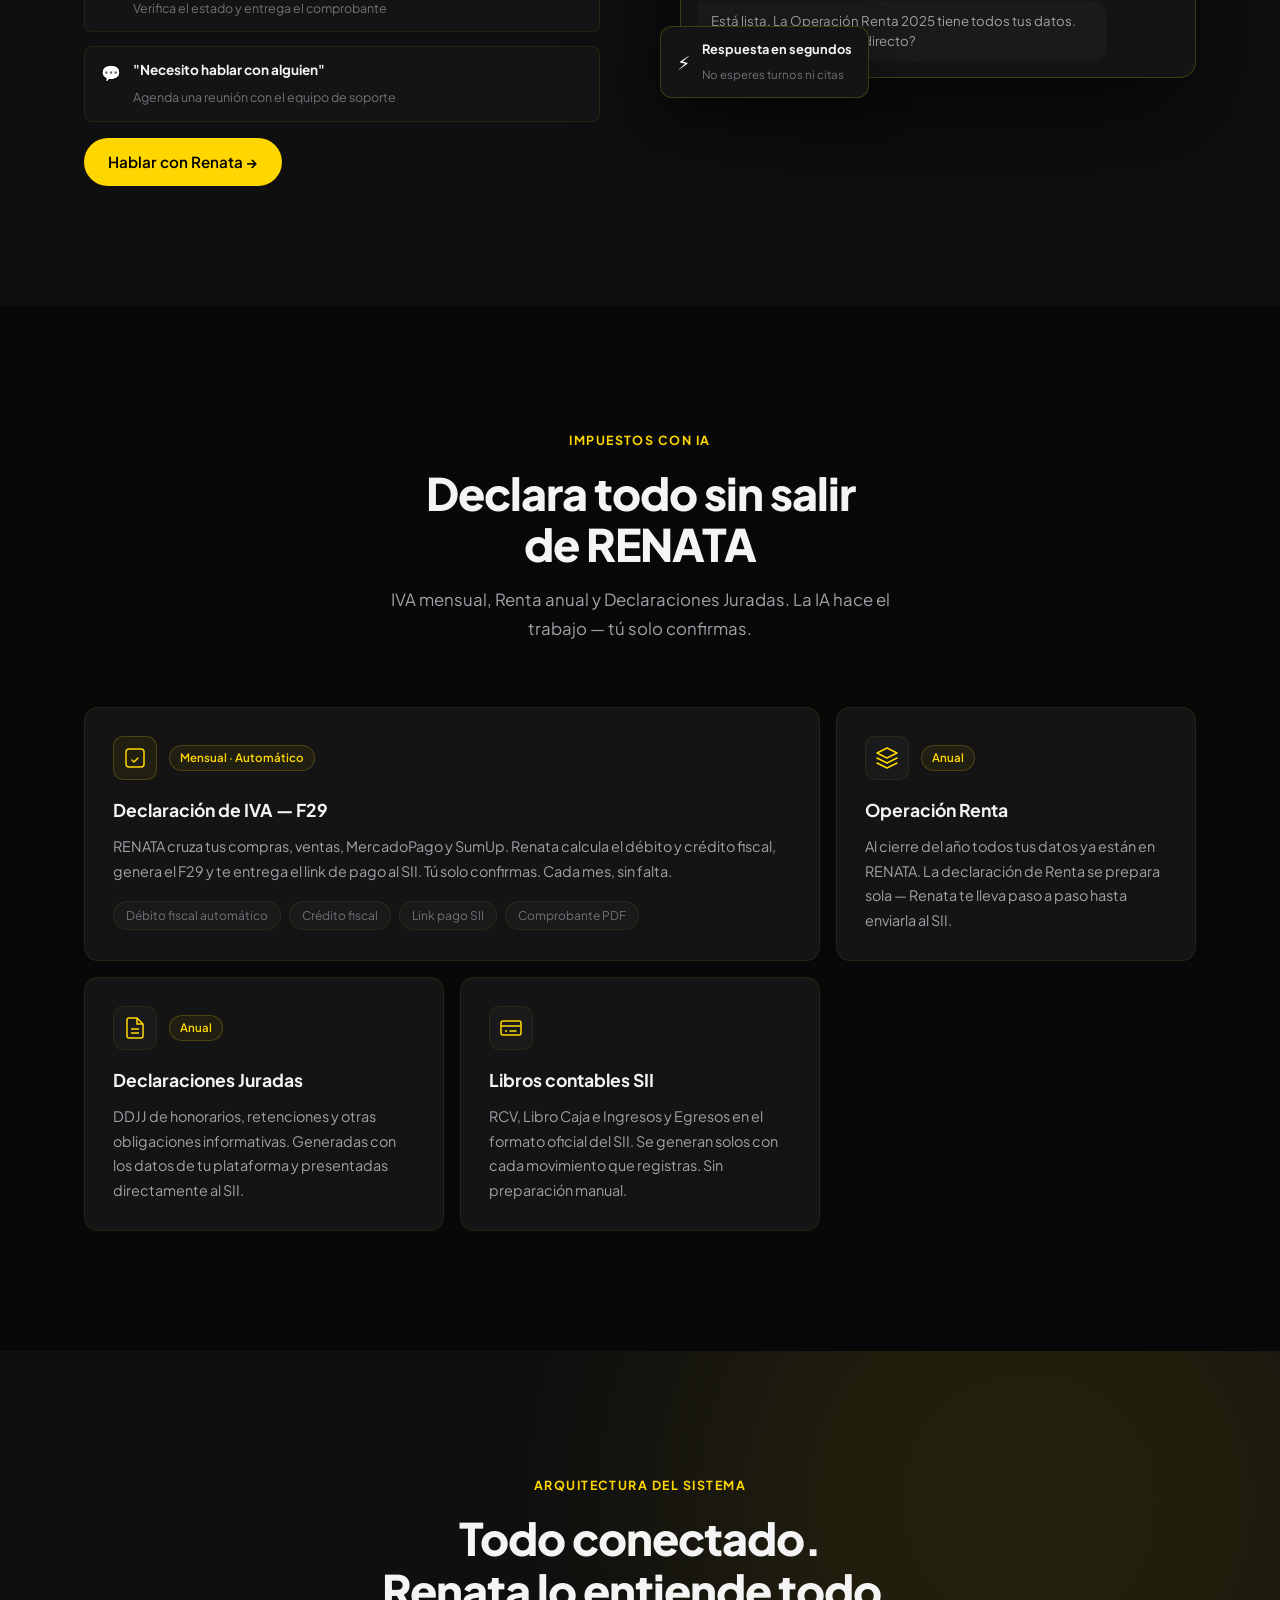
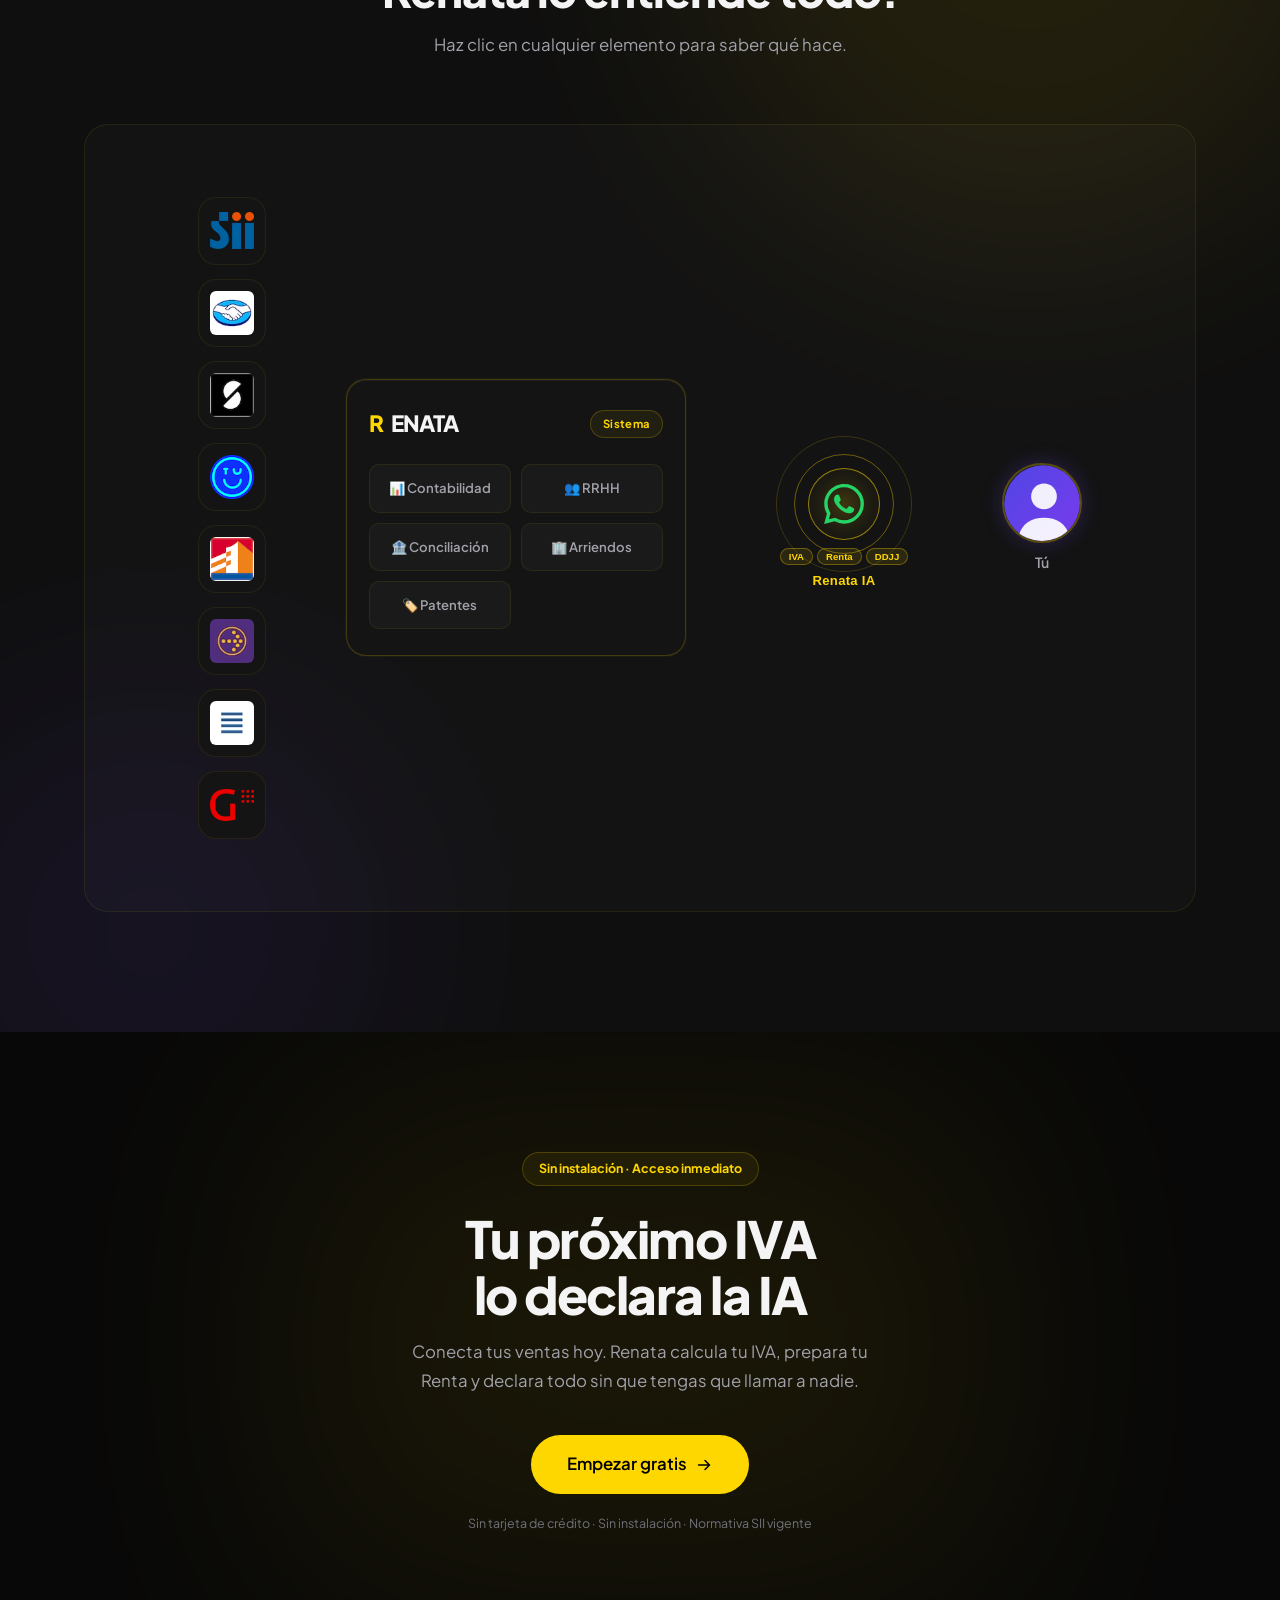
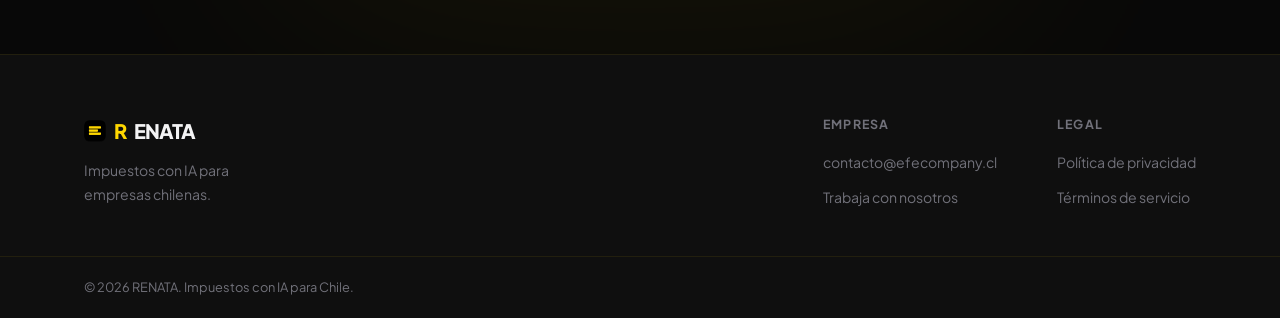
==== commit c01a6d41: "v5 se mejoro diseño corporativo" ====
--- a/index.html
+++ b/index.html
@@ -3,11 +3,11 @@
 <head>
   <meta charset="UTF-8" />
   <meta name="viewport" content="width=device-width, initial-scale=1.0" />
-  <title>Taxi — Declara tus impuestos con IA · Chile</title>
+  <title>RENATA — Declara tus impuestos con IA · Chile</title>
 
   <!-- ── SEO principal ── -->
-  <meta name="description"  content="Taxi declara tu IVA, prepara tu Renta y presenta tus Declaraciones Juradas con IA. Sin contador. Integrado con SII, MercadoPago y SumUp." />
-  <meta name="author"       content="Taxi · EFE Company" />
+  <meta name="description"  content="RENATA declara tu IVA, prepara tu Renta y presenta tus Declaraciones Juradas con IA. Sin contador. Integrado con SII, MercadoPago y SumUp." />
+  <meta name="author"       content="RENATA · EFE Company" />
   <meta name="robots"       content="index, follow" />
   <meta name="theme-color"  content="#080808" />
   <link rel="canonical"     href="https://taxi.efecompany.cl/" />
@@ -15,24 +15,25 @@
   <!-- ── Open Graph (Facebook, LinkedIn, WhatsApp) ── -->
   <meta property="og:type"         content="website" />
   <meta property="og:locale"       content="es_CL" />
-  <meta property="og:site_name"    content="Taxi" />
+  <meta property="og:site_name"    content="RENATA" />
   <meta property="og:url"          content="https://taxi.efecompany.cl/" />
-  <meta property="og:title"        content="Taxi — Declara tus impuestos con IA" />
-  <meta property="og:description"  content="Taxi declara tu IVA, prepara tu Renta y presenta tus Declaraciones Juradas con IA. Sin contador. Integrado con SII, MercadoPago y SumUp." />
+  <meta property="og:title"        content="RENATA — Declara tus impuestos con IA" />
+  <meta property="og:description"  content="RENATA declara tu IVA, prepara tu Renta y presenta tus Declaraciones Juradas con IA. Sin contador. Integrado con SII, MercadoPago y SumUp." />
   <meta property="og:image"        content="https://taxi.efecompany.cl/og-image.png" />
   <meta property="og:image:width"  content="1200" />
   <meta property="og:image:height" content="630" />
-  <meta property="og:image:alt"    content="Taxi — Impuestos con IA para Chile" />
+  <meta property="og:image:alt"    content="RENATA — Impuestos con IA para Chile" />
 
   <!-- ── Twitter / X Card ── -->
   <meta name="twitter:card"        content="summary_large_image" />
-  <meta name="twitter:title"       content="Taxi — Declara tus impuestos con IA" />
-  <meta name="twitter:description" content="Taxi declara tu IVA, prepara tu Renta y presenta tus Declaraciones Juradas con IA. Sin contador. Integrado con SII, MercadoPago y SumUp." />
+  <meta name="twitter:title"       content="RENATA — Declara tus impuestos con IA" />
+  <meta name="twitter:description" content="RENATA declara tu IVA, prepara tu Renta y presenta tus Declaraciones Juradas con IA. Sin contador. Integrado con SII, MercadoPago y SumUp." />
   <meta name="twitter:image"       content="https://taxi.efecompany.cl/og-image.png" />
 
   <!-- ── Favicon ── -->
-  <link rel="icon"             href="favicon.ico" sizes="any" />
-  <link rel="icon"             href="icons/favicon.svg" type="image/svg+xml" />
+  <link rel="icon"             href="icons/logo.ico" sizes="any" />
+  <link rel="icon"             href="icons/logo.png" type="image/png" />
+  <link rel="mask-icon"        href="icons/logo.svg" color="#ffd700" />
   <link rel="apple-touch-icon" href="icons/apple-touch-icon.png" />
 
   <!-- ── Datos estructurados (Schema.org) ── -->
@@ -40,11 +41,11 @@
   {
     "@context": "https://schema.org",
     "@type": "SoftwareApplication",
-    "name": "Taxi",
+    "name": "RENATA",
     "applicationCategory": "FinanceApplication",
     "operatingSystem": "Web",
     "url": "https://taxi.efecompany.cl/",
-    "description": "Taxi declara tu IVA, prepara tu Renta y presenta tus Declaraciones Juradas con IA. Sin contador. Integrado con SII, MercadoPago y SumUp.",
+    "description": "RENATA declara tu IVA, prepara tu Renta y presenta tus Declaraciones Juradas con IA. Sin contador. Integrado con SII, MercadoPago y SumUp.",
     "inLanguage": "es-CL",
     "offers": {
       "@type": "Offer",
@@ -70,12 +71,12 @@
   <nav class="nav" id="nav">
     <div class="nav-inner">
       <a href="#" class="logo">
-        <span class="logo-t">T</span><span class="logo-axi">axi</span>
+        <img src="icons/logo.png" alt="" class="logo-icon" />
+        <span class="logo-t">R</span><span class="logo-axi">ENATA</span>
       </a>
       <ul class="nav-links">
         <li><a href="#como-funciona">Cómo funciona</a></li>
         <li><a href="#impuestos">Impuestos con IA</a></li>
-        <li><a href="#modulos">Módulos</a></li>
       </ul>
       <a href="https://app.efecompany.cl/login" class="btn btn-nav" target="_blank" rel="noopener">Ingresar →</a>
       <button class="nav-toggle" id="navToggle" aria-label="Menu"><span></span><span></span><span></span></button>
@@ -93,25 +94,15 @@
 
     <div class="container hero-inner">
       <div class="hero-text">
-        <div class="hero-badge reveal-up">
-          <span class="badge-dot"></span>
-          Integrado con SII · MercadoPago · SumUp
-        </div>
         <h1 class="hero-h1 reveal-up" style="--delay:.1s">
           Declara tus<br />impuestos con IA.<br />
           <span class="text-gradient">Con el respaldo de un contador real.</span>
         </h1>
-        <p class="hero-sub reveal-up" style="--delay:.2s">
-          Taxi se conecta a tus ventas, calcula tu IVA, prepara tu Renta y
-          presenta tus Declaraciones Juradas — solo. Renata, tu asistente tributaria,
-          te guía en cada paso.
-        </p>
         <div class="hero-actions reveal-up" style="--delay:.3s">
-          <a href="https://app.efecompany.cl/login" class="btn btn-primary" target="_blank" rel="noopener">
+          <a href="https://cal.com/fernolds/30min" class="btn btn-primary" target="_blank" rel="noopener">
             Empezar gratis
             <svg width="16" height="16" viewBox="0 0 16 16" fill="none"><path d="M3 8h10M9 4l4 4-4 4" stroke="currentColor" stroke-width="1.5" stroke-linecap="round" stroke-linejoin="round"/></svg>
           </a>
-          <a href="#como-funciona" class="btn btn-ghost">Ver cómo funciona</a>
         </div>
         <div class="hero-trust reveal-up" style="--delay:.4s">
           <div class="trust-item">
@@ -216,6 +207,30 @@
             <span class="fc-logo-txt" style="background:#c8102e">PV</span>
           </div>
           <span>Previred</span>
+        </div>
+        <div class="int-divider"></div>
+        <div class="int-logo">
+          <div class="int-logo-icon">
+            <img class="fc-logo-img" src="icons/tuu.png" alt="Tuu" data-webfb="https://www.google.com/s2/favicons?domain=tuu.cl&sz=64">
+            <span class="fc-logo-txt" style="background:#7c3aed">tuu</span>
+          </div>
+          <span>Tuu</span>
+        </div>
+        <div class="int-divider"></div>
+        <div class="int-logo">
+          <div class="int-logo-icon">
+            <img class="fc-logo-img" src="icons/bancobice.png" alt="Banco BICE" data-webfb="https://www.google.com/s2/favicons?domain=bice.cl&sz=64">
+            <span class="fc-logo-txt" style="background:#1e4d8b">BB</span>
+          </div>
+          <span>Banco BICE</span>
+        </div>
+        <div class="int-divider"></div>
+        <div class="int-logo">
+          <div class="int-logo-icon">
+            <img class="fc-logo-img" src="icons/getnet.png" alt="Getnet" data-webfb="https://www.google.com/s2/favicons?domain=getnet.cl&sz=64">
+            <span class="fc-logo-txt" style="background:#e4002b">GN</span>
+          </div>
+          <span>Getnet</span>
         </div>
       </div>
     </div>
@@ -230,7 +245,7 @@
           Del cobro a la declaración,<br />sin tocar nada
         </h2>
         <p class="section-sub reveal-up" style="--delay:.2s">
-          Taxi cierra el ciclo tributario completo por ti.
+          RENATA cierra el ciclo tributario completo por ti.
           Tú solo confirmas cuando Renata te lo pide.
         </p>
       </div>
@@ -241,7 +256,7 @@
           <div class="step-number">01</div>
           <div class="step-content">
             <h3>Conecta tus ventas</h3>
-            <p>Vincula MercadoPago, SumUp o sube tus facturas. Taxi importa todo automáticamente y descarga tu RCV directo del SII. Sin digitación, sin planillas.</p>
+            <p>Vincula MercadoPago, SumUp o sube tus facturas. RENATA importa todo automáticamente y descarga tu RCV directo del SII. Sin digitación, sin planillas.</p>
           </div>
           <div class="step-visual">
             <div class="step-mock">
@@ -389,7 +404,7 @@
       <div class="section-header">
         <div class="section-label reveal-up">Impuestos con IA</div>
         <h2 class="section-h2 reveal-up" style="--delay:.1s">
-          Declara todo sin salir<br />de Taxi
+          Declara todo sin salir<br />de RENATA
         </h2>
         <p class="section-sub reveal-up" style="--delay:.2s">
           IVA mensual, Renta anual y Declaraciones Juradas.
@@ -407,7 +422,7 @@
             <div class="fc-tag">Mensual · Automático</div>
           </div>
           <h3>Declaración de IVA — F29</h3>
-          <p>Taxi cruza tus compras, ventas, MercadoPago y SumUp. Renata calcula el débito y crédito fiscal, genera el F29 y te entrega el link de pago al SII. Tú solo confirmas. Cada mes, sin falta.</p>
+          <p>RENATA cruza tus compras, ventas, MercadoPago y SumUp. Renata calcula el débito y crédito fiscal, genera el F29 y te entrega el link de pago al SII. Tú solo confirmas. Cada mes, sin falta.</p>
           <div class="fc-pills">
             <span>Débito fiscal automático</span>
             <span>Crédito fiscal</span>
@@ -424,7 +439,7 @@
             <div class="fc-tag">Anual</div>
           </div>
           <h3>Operación Renta</h3>
-          <p>Al cierre del año todos tus datos ya están en Taxi. La declaración de Renta se prepara sola — Renata te lleva paso a paso hasta enviarla al SII.</p>
+          <p>Al cierre del año todos tus datos ya están en RENATA. La declaración de Renta se prepara sola — Renata te lleva paso a paso hasta enviarla al SII.</p>
         </div>
 
         <div class="feature-card reveal-up" style="--delay:.15s">
@@ -446,23 +461,6 @@
           </div>
           <h3>Libros contables SII</h3>
           <p>RCV, Libro Caja e Ingresos y Egresos en el formato oficial del SII. Se generan solos con cada movimiento que registras. Sin preparación manual.</p>
-        </div>
-
-        <div class="feature-card feature-card--wide reveal-up" style="--delay:.15s">
-          <div class="fc-header">
-            <div class="fc-icon-box fc-icon-box--yellow">
-              <svg width="24" height="24" viewBox="0 0 24 24" fill="none"><path d="M13 2L3 14h9l-1 8 10-12h-9l1-8z" stroke="#ffd700" stroke-width="1.5" stroke-linecap="round" stroke-linejoin="round"/></svg>
-            </div>
-            <div class="fc-tag">Cero digitación</div>
-          </div>
-          <h3>Tus ventas entran solas — IVA calculado al instante</h3>
-          <p>Cobras con MercadoPago o SumUp y Taxi importa cada venta automáticamente. El sistema ya sabe cuánto vendiste, cuánto recibiste y cuánto IVA corresponde — antes de que se lo preguntes.</p>
-          <div class="fc-pills">
-            <span>MercadoPago</span>
-            <span>SumUp</span>
-            <span>Facturas electrónicas SII</span>
-            <span>Boletas de ventas</span>
-          </div>
         </div>
 
       </div>
@@ -521,12 +519,22 @@
                  data-webfb="https://www.google.com/s2/favicons?domain=previred.com&sz=64">
             <span class="fc-logo-txt" style="background:#c8102e">PV</span>
           </button>
-        </div>
-
-        <!-- CENTER: Taxi system box -->
+          <button class="fc-src-icon" id="src-bancobice" data-fc="bancobice" title="Banco BICE">
+            <img class="fc-logo-img" src="icons/bancobice.png" alt="Banco BICE"
+                 data-webfb="https://www.google.com/s2/favicons?domain=bice.cl&sz=64">
+            <span class="fc-logo-txt" style="background:#1e4d8b">BB</span>
+          </button>
+          <button class="fc-src-icon" id="src-getnet" data-fc="getnet" title="Getnet">
+            <img class="fc-logo-img" src="icons/getnet.png" alt="Getnet"
+                 data-webfb="https://www.google.com/s2/favicons?domain=getnet.cl&sz=64">
+            <span class="fc-logo-txt" style="background:#e4002b">GN</span>
+          </button>
+        </div>
+
+        <!-- CENTER: RENATA system box -->
         <div class="fc-taxi-box" id="fcTaxiBox" data-fc="taxi">
           <div class="fc-taxi-header">
-            <span class="logo-t">T</span><span class="logo-axi">axi</span>
+            <span class="logo-t">R</span><span class="logo-axi">ENATA</span>
             <span class="fc-taxi-tag">Sistema</span>
           </div>
           <div class="fc-modules-wrap">
@@ -543,41 +551,8 @@
           <div class="fc-renata-ring fc-renata-ring--1"></div>
           <div class="fc-renata-ring fc-renata-ring--2"></div>
           <div class="fc-renata-core">
-            <svg class="fc-brain-svg" width="44" height="44" viewBox="0 0 56 56" fill="none">
-              <!-- left lobe -->
-              <path d="M28 7 C19 7 10 13 9 22 C8 31 13 39 20 42 C23 43 26 42 28 41 Z"
-                    fill="rgba(255,215,0,.1)" stroke="#ffd700" stroke-width="1.5" stroke-linejoin="round"/>
-              <!-- right lobe -->
-              <path d="M28 7 C37 7 46 13 47 22 C48 31 43 39 36 42 C33 43 30 42 28 41 Z"
-                    fill="rgba(255,215,0,.1)" stroke="#ffd700" stroke-width="1.5" stroke-linejoin="round"/>
-              <!-- top center dip -->
-              <path d="M22 7 C24 10 27 11 28 11 C29 11 32 10 34 7"
-                    stroke="#ffd700" stroke-width="1.1" fill="none" opacity=".45"/>
-              <!-- stem -->
-              <path d="M24 41 C26 46 30 46 32 41"
-                    stroke="#ffd700" stroke-width="1.3" fill="none" opacity=".55"/>
-              <!-- left sulci (folds) -->
-              <path d="M14 20 C17 18 20 21 17 23" stroke="rgba(255,215,0,.65)" stroke-width="1.2" stroke-linecap="round" fill="none"/>
-              <path d="M12 30 C15 28 18 31 15 33" stroke="rgba(255,215,0,.55)" stroke-width="1.2" stroke-linecap="round" fill="none"/>
-              <path d="M19 13 C22 12 23 16 20 15" stroke="rgba(255,215,0,.45)" stroke-width="1.1" stroke-linecap="round" fill="none"/>
-              <!-- right sulci -->
-              <path d="M42 20 C39 18 36 21 39 23" stroke="rgba(255,215,0,.65)" stroke-width="1.2" stroke-linecap="round" fill="none"/>
-              <path d="M44 30 C41 28 38 31 41 33" stroke="rgba(255,215,0,.55)" stroke-width="1.2" stroke-linecap="round" fill="none"/>
-              <path d="M37 13 C34 12 33 16 36 15" stroke="rgba(255,215,0,.45)" stroke-width="1.1" stroke-linecap="round" fill="none"/>
-              <!-- corpus callosum connection -->
-              <path d="M23 34 C25 32 31 32 33 34" stroke="#ffd700" stroke-width="1" fill="none" opacity=".5"/>
-              <!-- neural nodes -->
-              <circle cx="28" cy="17" r="2.6" fill="#ffd700"/>
-              <circle cx="19" cy="28" r="2"   fill="#ffd700" opacity=".9"/>
-              <circle cx="37" cy="28" r="2"   fill="#ffd700" opacity=".9"/>
-              <circle cx="24" cy="37" r="1.7" fill="#ffd700" opacity=".75"/>
-              <circle cx="32" cy="37" r="1.7" fill="#ffd700" opacity=".75"/>
-              <!-- synaptic connections -->
-              <line x1="28" y1="17" x2="19" y2="28" stroke="#ffd700" stroke-width="1"  opacity=".42"/>
-              <line x1="28" y1="17" x2="37" y2="28" stroke="#ffd700" stroke-width="1"  opacity=".42"/>
-              <line x1="19" y1="28" x2="24" y2="37" stroke="#ffd700" stroke-width=".9" opacity=".32"/>
-              <line x1="37" y1="28" x2="32" y2="37" stroke="#ffd700" stroke-width=".9" opacity=".32"/>
-              <line x1="24" y1="37" x2="32" y2="37" stroke="#ffd700" stroke-width=".9" opacity=".28"/>
+            <svg class="fc-renata-icon-svg" width="40" height="40" viewBox="0 0 24 24" fill="#25D366">
+              <path d="M17.472 14.382c-.297-.149-1.758-.867-2.03-.967-.273-.099-.471-.148-.67.15-.197.297-.767.966-.94 1.164-.173.199-.347.223-.644.075-.297-.15-1.255-.463-2.39-1.475-.883-.788-1.48-1.761-1.653-2.059-.173-.297-.018-.458.13-.606.134-.133.298-.347.446-.52.149-.174.198-.298.298-.497.099-.198.05-.371-.025-.52-.075-.149-.669-1.612-.916-2.207-.242-.579-.487-.5-.669-.51-.173-.008-.371-.01-.57-.01-.198 0-.52.074-.792.372-.272.297-1.04 1.016-1.04 2.479 0 1.462 1.065 2.875 1.213 3.074.149.198 2.096 3.2 5.077 4.487.709.306 1.262.489 1.694.625.712.227 1.36.195 1.871.118.571-.085 1.758-.719 2.006-1.413.248-.694.248-1.289.173-1.413-.074-.124-.272-.198-.57-.347m-5.421 7.403h-.004a9.87 9.87 0 01-5.031-1.378l-.361-.214-3.741.982.998-3.648-.235-.374a9.86 9.86 0 01-1.51-5.26c.001-5.45 4.436-9.884 9.888-9.884 2.64 0 5.122 1.03 6.988 2.898a9.825 9.825 0 012.893 6.994c-.003 5.45-4.437 9.884-9.885 9.884m8.413-18.297A11.815 11.815 0 0012.05 0C5.495 0 .16 5.335.157 11.892c0 2.096.547 4.142 1.588 5.945L.057 24l6.305-1.654a11.882 11.882 0 005.683 1.448h.005c6.554 0 11.89-5.335 11.893-11.893a11.821 11.821 0 00-3.48-8.413"/>
             </svg>
           </div>
           <div class="fc-renata-badges">
@@ -599,33 +574,9 @@
               </defs>
               <!-- fondo -->
               <circle cx="28" cy="28" r="28" fill="url(#fc-av-bg)"/>
-              <!-- camisa -->
-              <path d="M5 58 C5 44 14 40 28 40 C42 40 51 44 51 58Z"
-                    fill="#3730a3" clip-path="url(#fc-av-clip)"/>
-              <!-- cuello -->
-              <rect x="24.5" y="31" width="7" height="11" rx="3" fill="#c8875a" clip-path="url(#fc-av-clip)"/>
-              <!-- cara -->
-              <circle cx="28" cy="21" r="12" fill="#d4956a"/>
-              <!-- cabello -->
-              <path d="M16 22 C16 10 21 5 28 5 C35 5 40 10 40 22 C39 15 35 12 28 12 C21 12 17 15 16 22Z"
-                    fill="#1a0800"/>
-              <!-- lateral izq -->
-              <path d="M16 22 C15 26 15 30 17 34 C14.5 31 13.5 26 14 21Z"
-                    fill="#1a0800" clip-path="url(#fc-av-clip)"/>
-              <!-- lateral der -->
-              <path d="M40 22 C41 26 41 30 39 34 C41.5 31 42.5 26 42 21Z"
-                    fill="#1a0800" clip-path="url(#fc-av-clip)"/>
-              <!-- ojos blancos -->
-              <circle cx="23" cy="22" r="3" fill="white"/>
-              <circle cx="33" cy="22" r="3" fill="white"/>
-              <!-- pupilas -->
-              <circle cx="23" cy="22.5" r="1.9" fill="#1a0800"/>
-              <circle cx="33" cy="22.5" r="1.9" fill="#1a0800"/>
-              <!-- brillo -->
-              <circle cx="23.9" cy="21.6" r=".85" fill="white"/>
-              <circle cx="33.9" cy="21.6" r=".85" fill="white"/>
-              <!-- sonrisa -->
-              <path d="M22.5 28 Q28 33.5 33.5 28" stroke="#bf7045" stroke-width="1.9" stroke-linecap="round" fill="none"/>
+              <!-- icono de persona -->
+              <circle cx="28" cy="22" r="9" fill="#fff" opacity=".92"/>
+              <path d="M10 54c0-11.5 8-17 18-17s18 5.5 18 17" fill="#fff" opacity=".92" clip-path="url(#fc-av-clip)"/>
             </svg>
           </div>
           <span>Tú</span>
@@ -650,7 +601,7 @@
         y declara todo sin que tengas que llamar a nadie.
       </p>
       <div class="cta-actions reveal-up" style="--delay:.3s">
-        <a href="https://app.efecompany.cl/login" class="btn btn-primary btn-large" target="_blank" rel="noopener">
+        <a href="https://cal.com/fernolds/30min" class="btn btn-primary btn-large" target="_blank" rel="noopener">
           Empezar gratis
           <svg width="18" height="18" viewBox="0 0 18 18" fill="none"><path d="M3.5 9h11M10 4.5l4.5 4.5L10 13.5" stroke="currentColor" stroke-width="1.5" stroke-linecap="round" stroke-linejoin="round"/></svg>
         </a>
@@ -663,27 +614,25 @@
   <footer class="footer">
     <div class="container footer-inner">
       <div class="footer-brand">
-        <a href="#" class="logo logo--sm"><span class="logo-t">T</span><span class="logo-axi">axi</span></a>
+        <a href="#" class="logo logo--sm"><img src="icons/logo.png" alt="" class="logo-icon" /><span class="logo-t">R</span><span class="logo-axi">ENATA</span></a>
         <p>Impuestos con IA para<br />empresas chilenas.</p>
       </div>
       <div class="footer-links">
         <div class="footer-col">
-          <div class="footer-col-title">Producto</div>
-          <a href="#como-funciona">Cómo funciona</a>
-          <a href="#impuestos">Impuestos con IA</a>
-          <a href="#modulos">Módulos</a>
+          <div class="footer-col-title">Empresa</div>
+          <a href="mailto:contacto@efecompany.cl">contacto@efecompany.cl</a>
+          <a href="trabaja-con-nosotros.html">Trabaja con nosotros</a>
         </div>
         <div class="footer-col">
-          <div class="footer-col-title">Acceso</div>
-          <a href="https://app.efecompany.cl/login" target="_blank" rel="noopener">Ingresar</a>
-          <a href="https://app.efecompany.cl/login" target="_blank" rel="noopener">Registrarse</a>
+          <div class="footer-col-title">Legal</div>
+          <a href="politica-de-privacidad.html">Política de privacidad</a>
+          <a href="terminos-de-servicio.html">Términos de servicio</a>
         </div>
       </div>
     </div>
     <div class="footer-bottom">
       <div class="container">
-        <span>© 2026 Taxi. Impuestos con IA para Chile.</span>
-        <span>SII · MercadoPago · SumUp · Previred</span>
+        <span>© 2026 RENATA. Impuestos con IA para Chile.</span>
       </div>
     </div>
   </footer>
--- a/styles.css
+++ b/styles.css
@@ -89,10 +89,12 @@
   max-width: 1160px; margin: 0 auto; padding: 0 24px;
   height: 100%; display: flex; align-items: center; gap: 40px;
 }
-.logo { font-size: 1.5rem; font-weight: 800; letter-spacing: -1px; flex-shrink: 0; }
+.logo { font-size: 1.5rem; font-weight: 800; letter-spacing: -1px; flex-shrink: 0; display: flex; align-items: center; gap: 9px; }
+.logo-icon { width: 28px; height: 28px; border-radius: 7px; display: block; flex-shrink: 0; }
 .logo-t { color: var(--yellow); }
 .logo-axi { color: var(--text); }
-.logo--sm { font-size: 1.25rem; }
+.logo--sm { font-size: 1.25rem; gap: 8px; }
+.logo--sm .logo-icon { width: 22px; height: 22px; border-radius: 6px; }
 .nav-links { display: flex; gap: 32px; flex: 1; }
 .nav-links a { color: var(--text-2); font-size: .9rem; font-weight: 500; transition: color var(--transition); }
 .nav-links a:hover { color: var(--text); }
@@ -574,7 +576,7 @@
   0%, 100% { filter: drop-shadow(0 0 5px rgba(255,215,0,.35)); }
   50%       { filter: drop-shadow(0 0 16px rgba(255,215,0,.75)); }
 }
-.fc-brain-svg { animation: brainPulse 2.6s ease-in-out infinite; }
+.fc-renata-icon-svg { animation: brainPulse 2.6s ease-in-out infinite; }
 
 /* ── Renata badges ── */
 .fc-renata-badges {
@@ -702,3 +704,21 @@
 .footer-bottom { border-top: 1px solid var(--border); padding: 20px 0; }
 .footer-bottom .container { display: flex; justify-content: space-between; flex-wrap: wrap; gap: 8px; font-size: .8rem; color: var(--text-3); }
 @media (max-width: 700px) { .footer-inner { grid-template-columns: 1fr; gap: 32px; } .footer-links { gap: 32px; } }
+
+/* ═══════════════════════════════════════════════
+   STATIC / LEGAL PAGES
+═══════════════════════════════════════════════ */
+.page-header { padding: calc(var(--nav-h) + 90px) 0 56px; text-align: center; border-bottom: 1px solid var(--border); }
+.page-header h1 { font-size: clamp(2rem, 4vw, 2.8rem); font-weight: 800; letter-spacing: -1px; margin-bottom: 12px; }
+.page-header p { color: var(--text-3); font-size: .88rem; }
+.legal-content { padding: 64px 0 140px; }
+.legal-content .container { max-width: 780px; }
+.legal-content h2 { font-size: 1.3rem; font-weight: 700; letter-spacing: -.3px; margin: 40px 0 14px; }
+.legal-content h2:first-child { margin-top: 0; }
+.legal-content p { color: var(--text-2); margin-bottom: 16px; line-height: 1.8; }
+.legal-content ul { margin: 0 0 16px 0; }
+.legal-content li { color: var(--text-2); line-height: 1.8; padding-left: 20px; position: relative; margin-bottom: 8px; }
+.legal-content li::before { content: "—"; position: absolute; left: 0; color: var(--yellow); }
+.legal-content a { color: var(--yellow); text-decoration: underline; text-underline-offset: 2px; }
+.legal-content strong { color: var(--text); }
+.legal-content .btn { margin-top: 8px; }
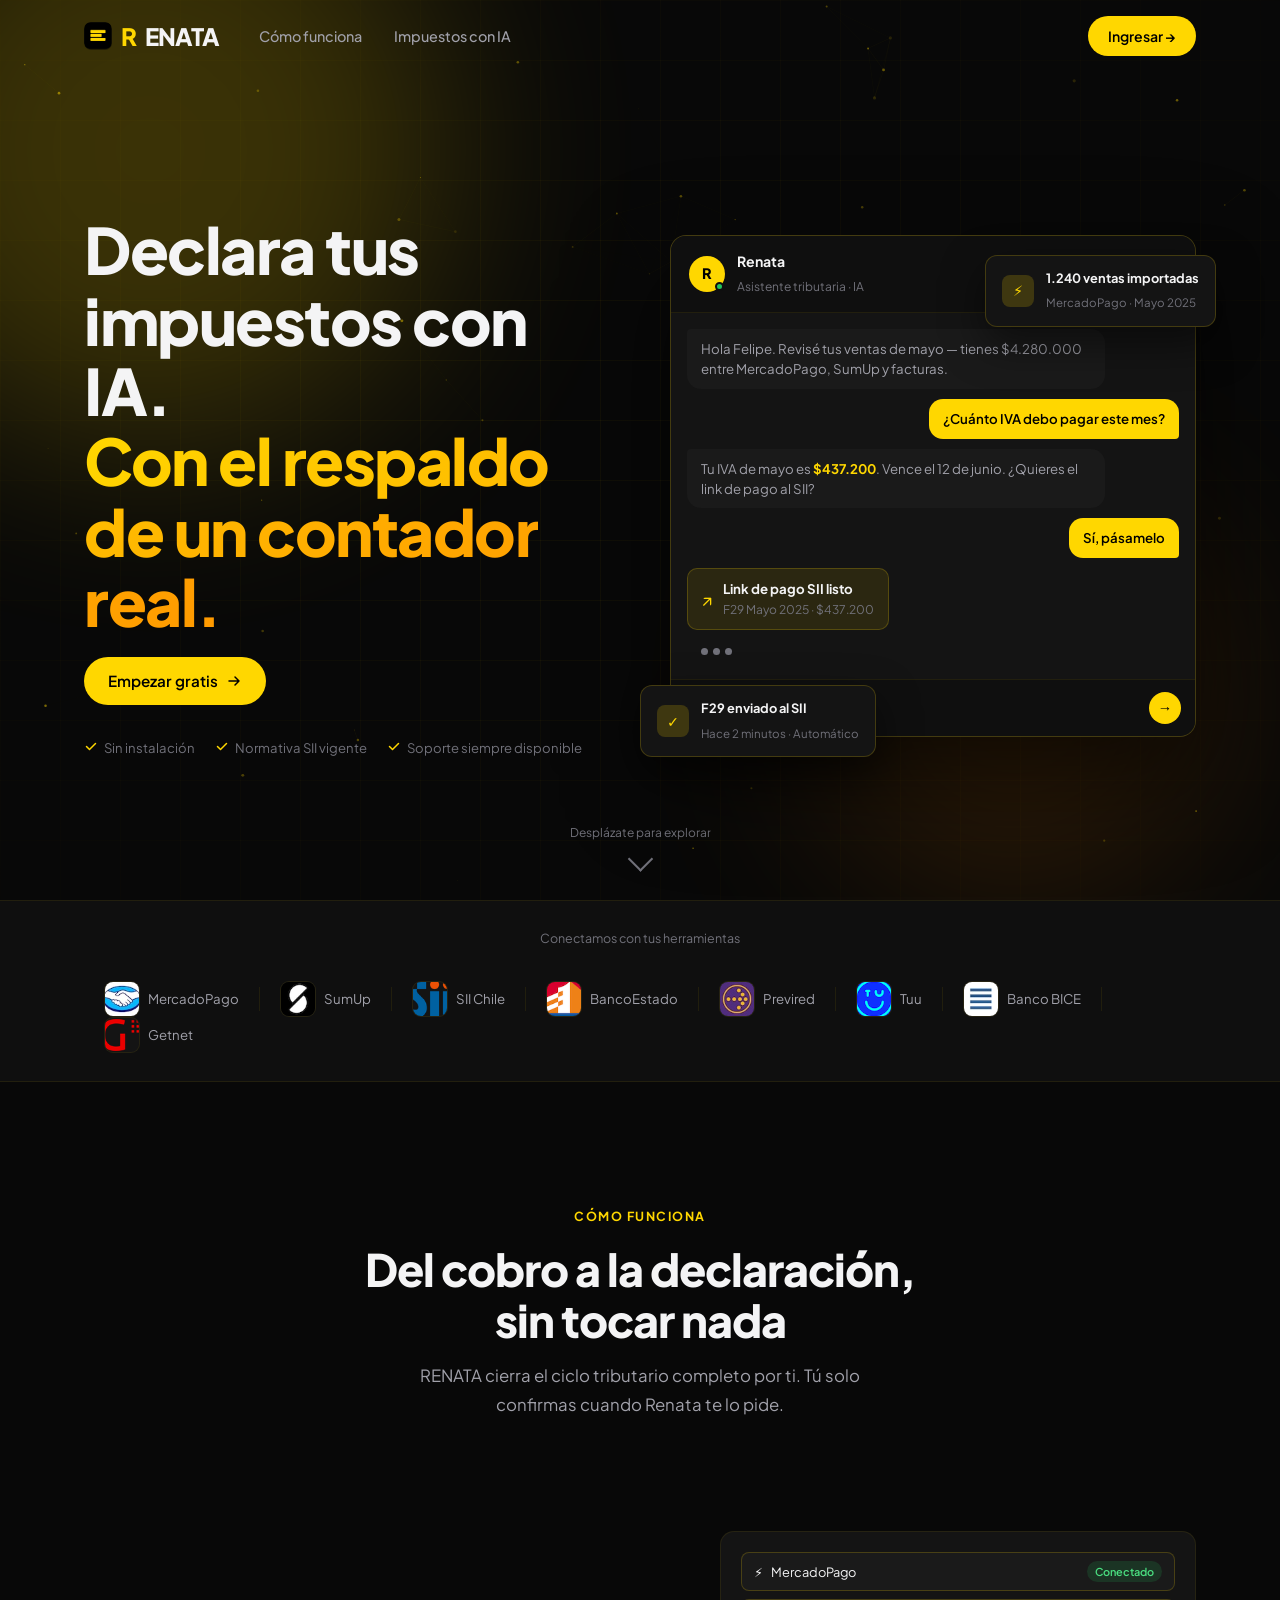
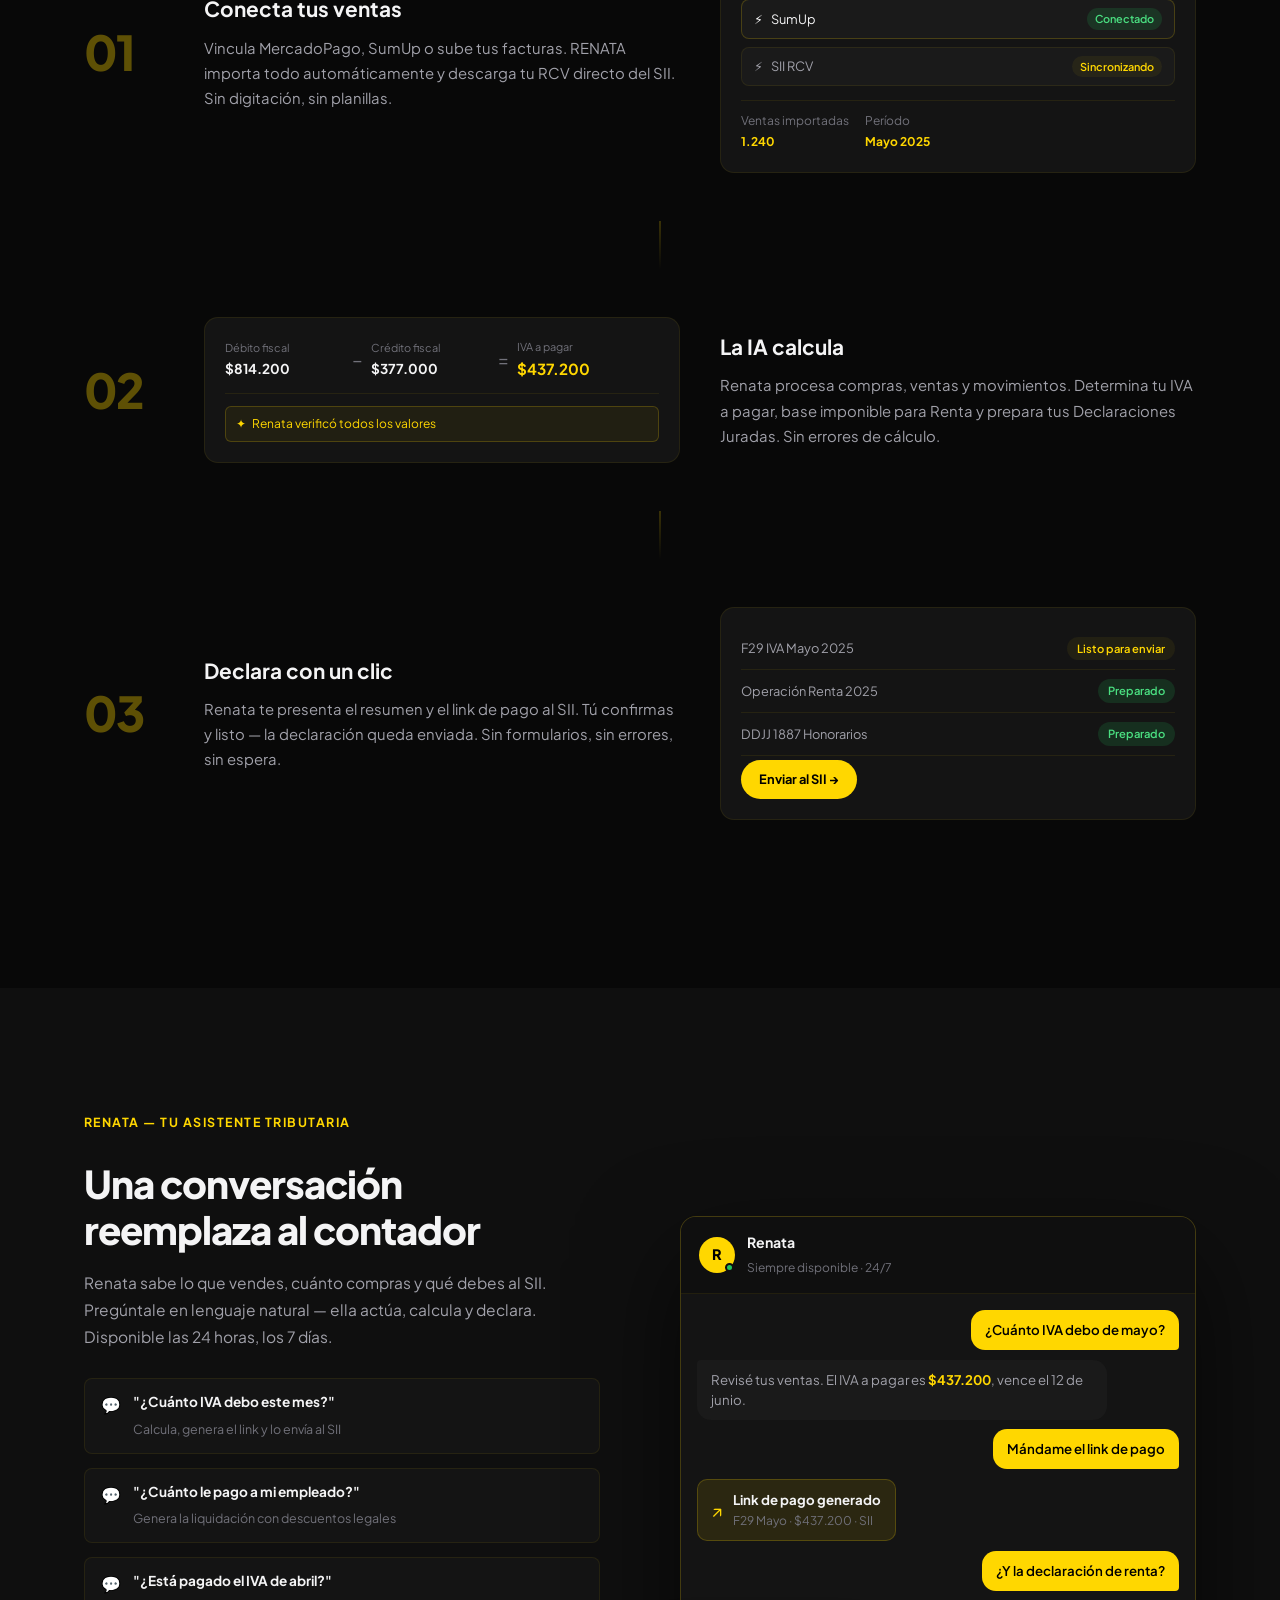
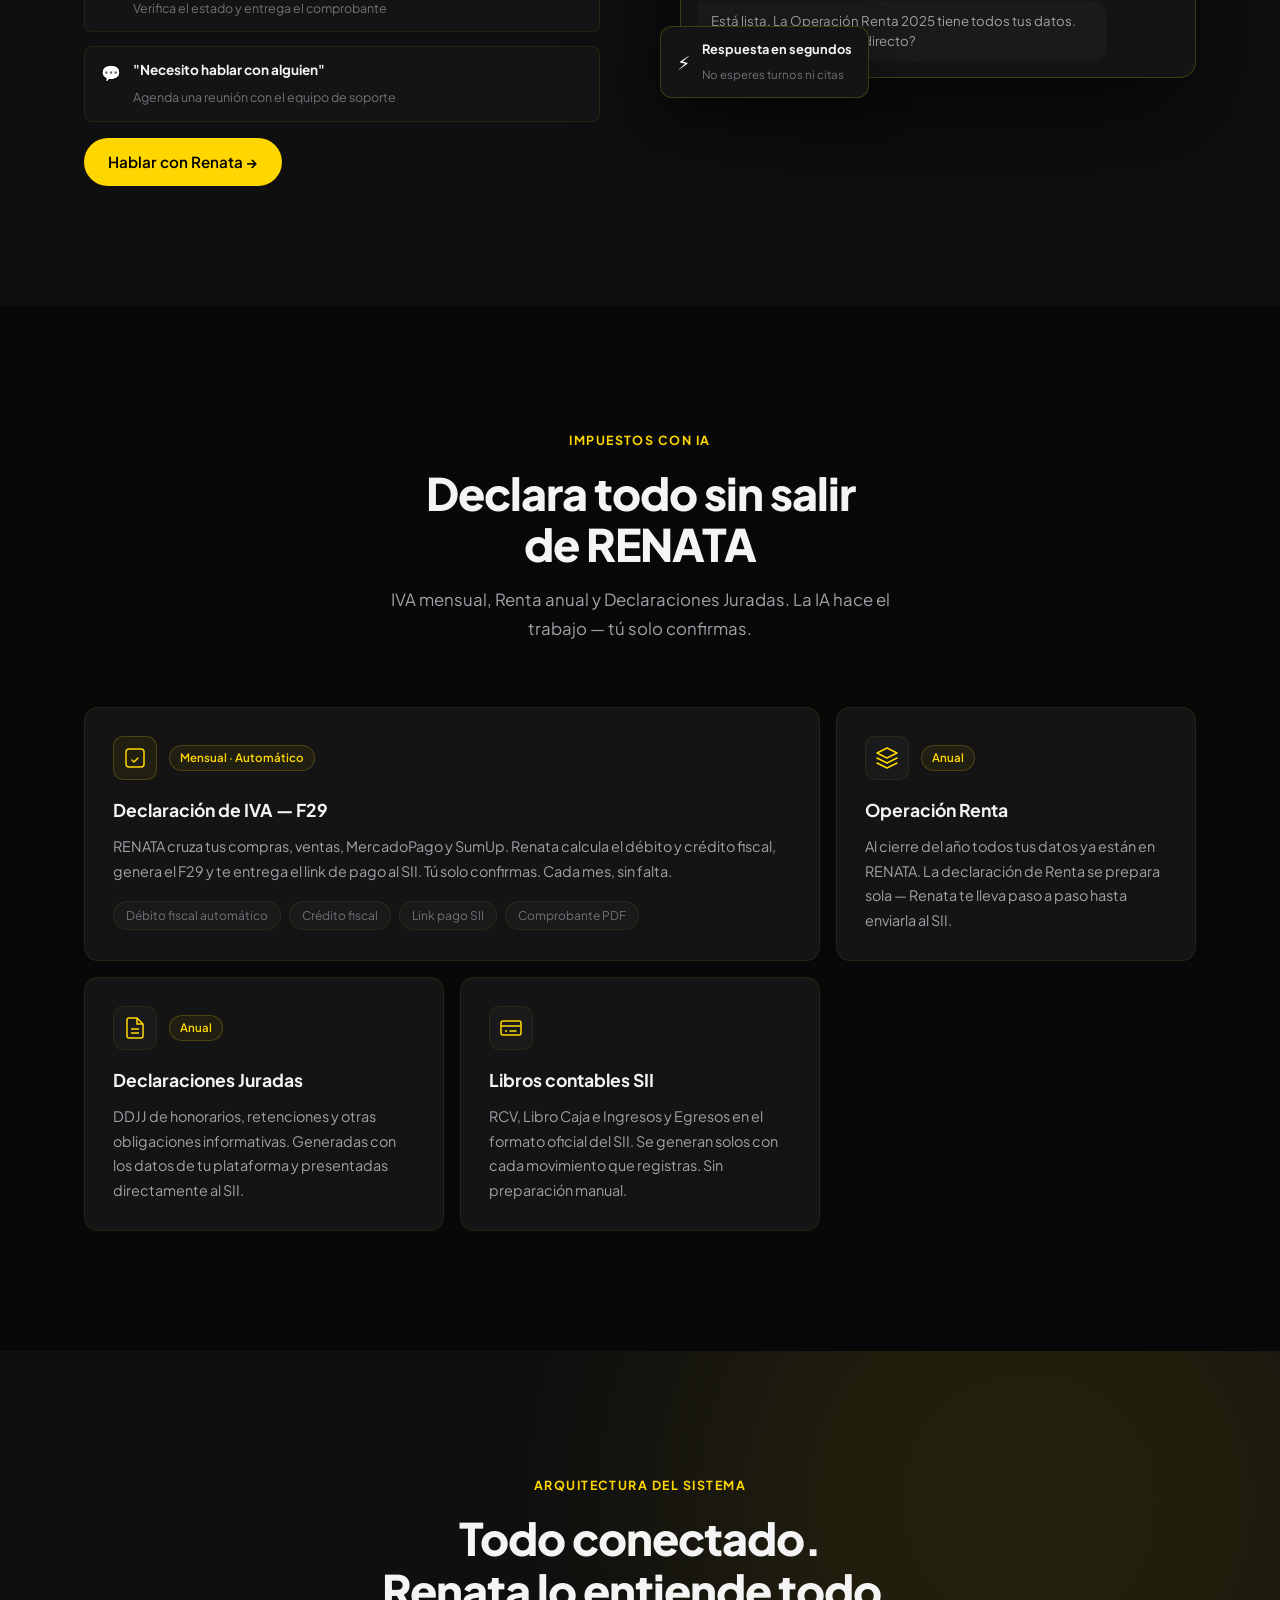
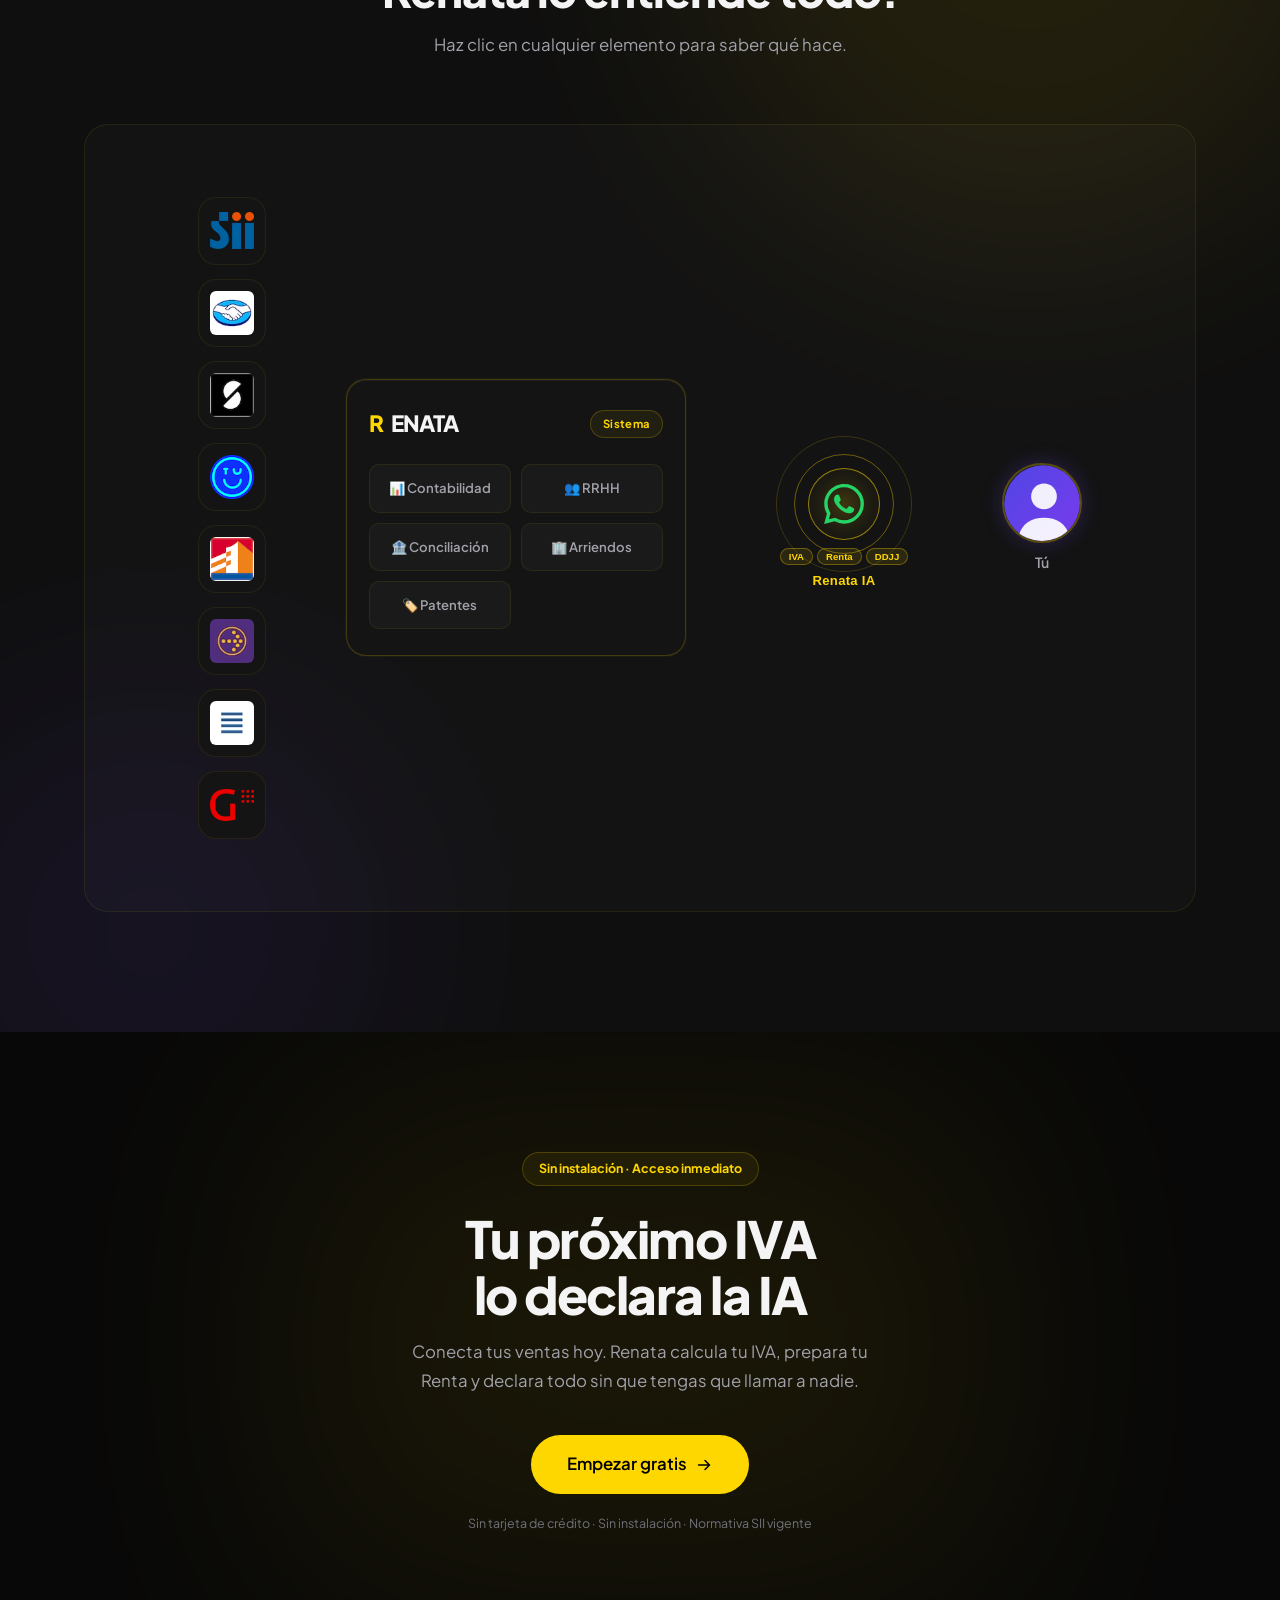
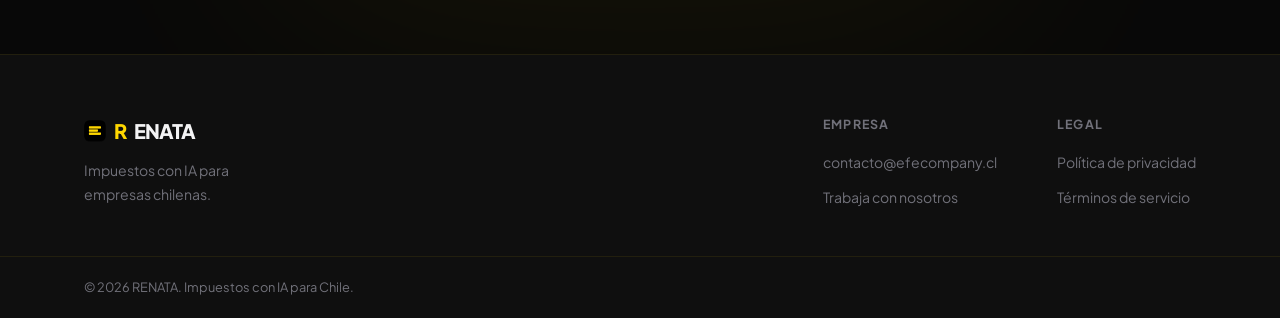
==== commit 97f88b48: "v6 mejoras visuales" ====
--- a/index.html
+++ b/index.html
@@ -63,7 +63,7 @@
   <link rel="preconnect" href="https://fonts.googleapis.com" />
   <link rel="preconnect" href="https://fonts.gstatic.com" crossorigin />
   <link href="https://fonts.googleapis.com/css2?family=Plus+Jakarta+Sans:wght@300;400;500;600;700;800&display=swap" rel="stylesheet" />
-  <link rel="stylesheet" href="styles.css" />
+  <link rel="stylesheet" href="styles.css?v=2" />
 </head>
 <body>
 
@@ -637,6 +637,6 @@
     </div>
   </footer>
 
-  <script src="script.js"></script>
+  <script src="script.js?v=2"></script>
 </body>
 </html>
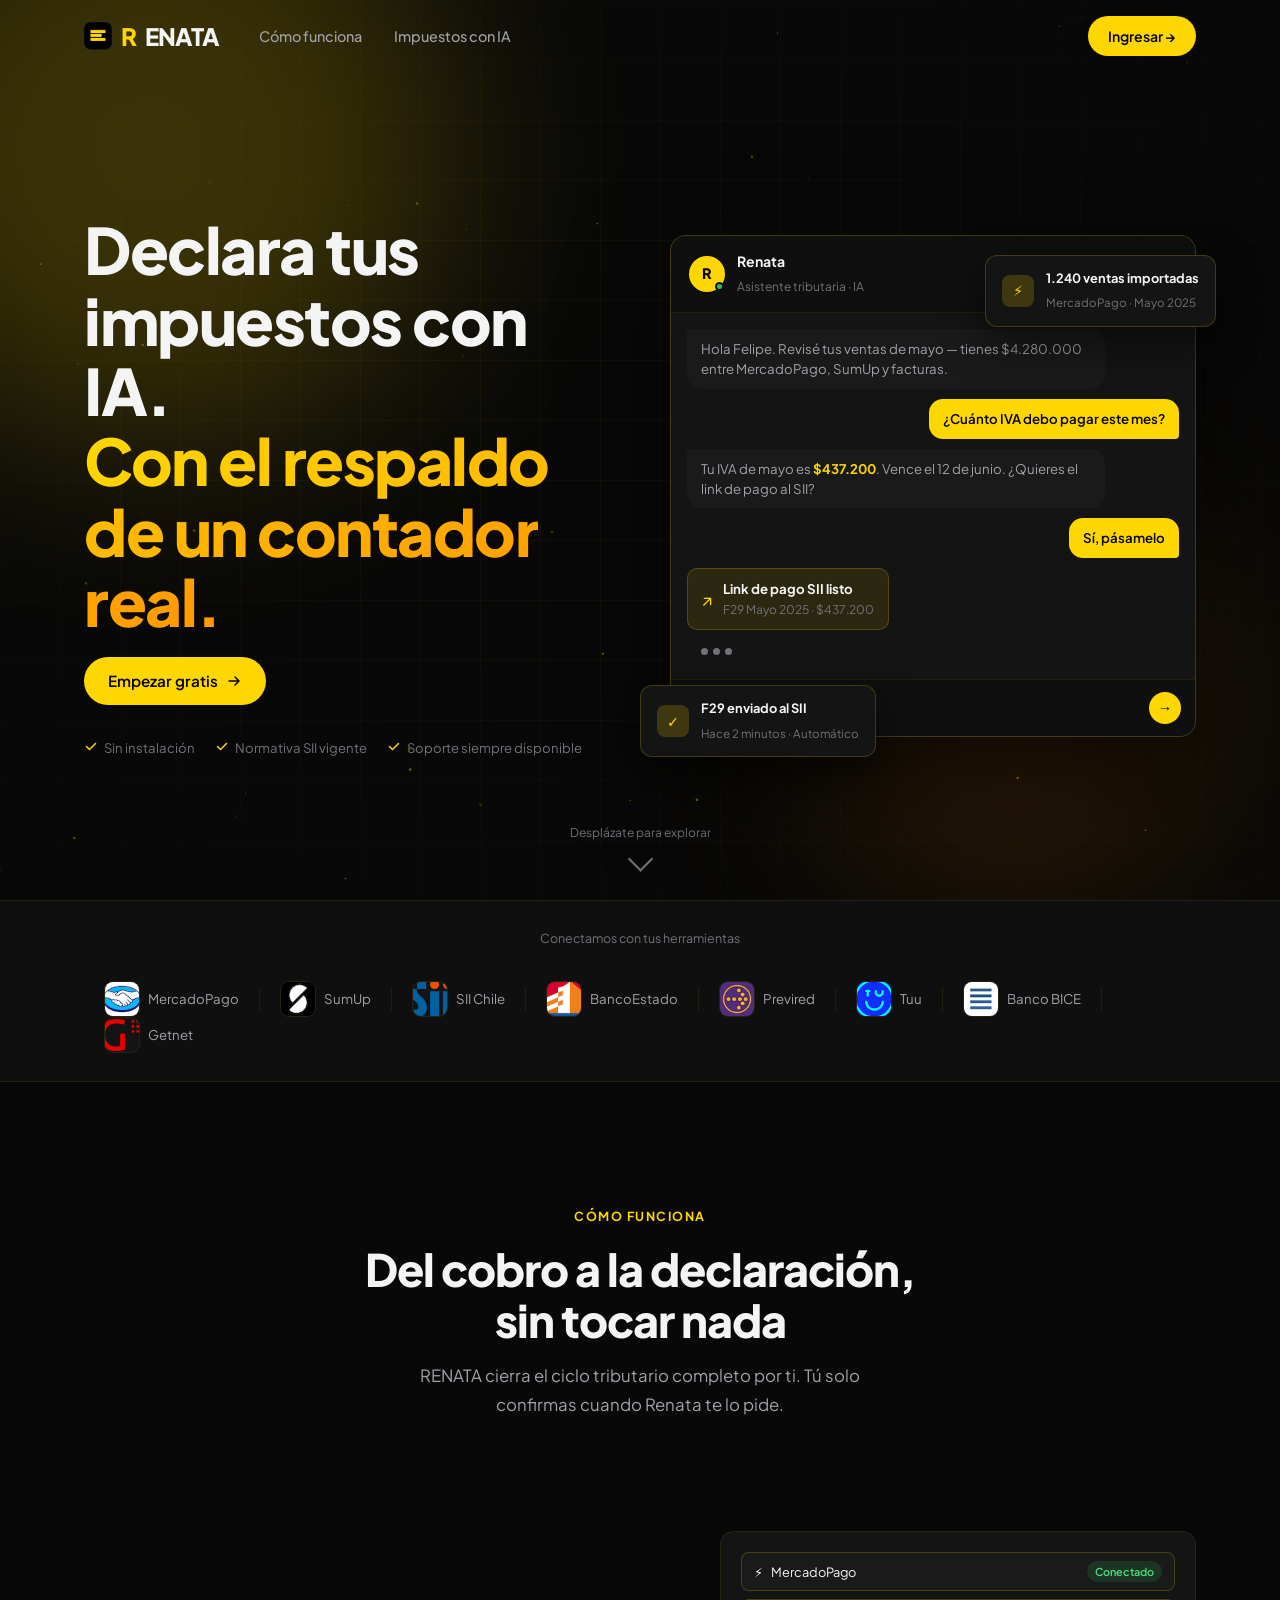
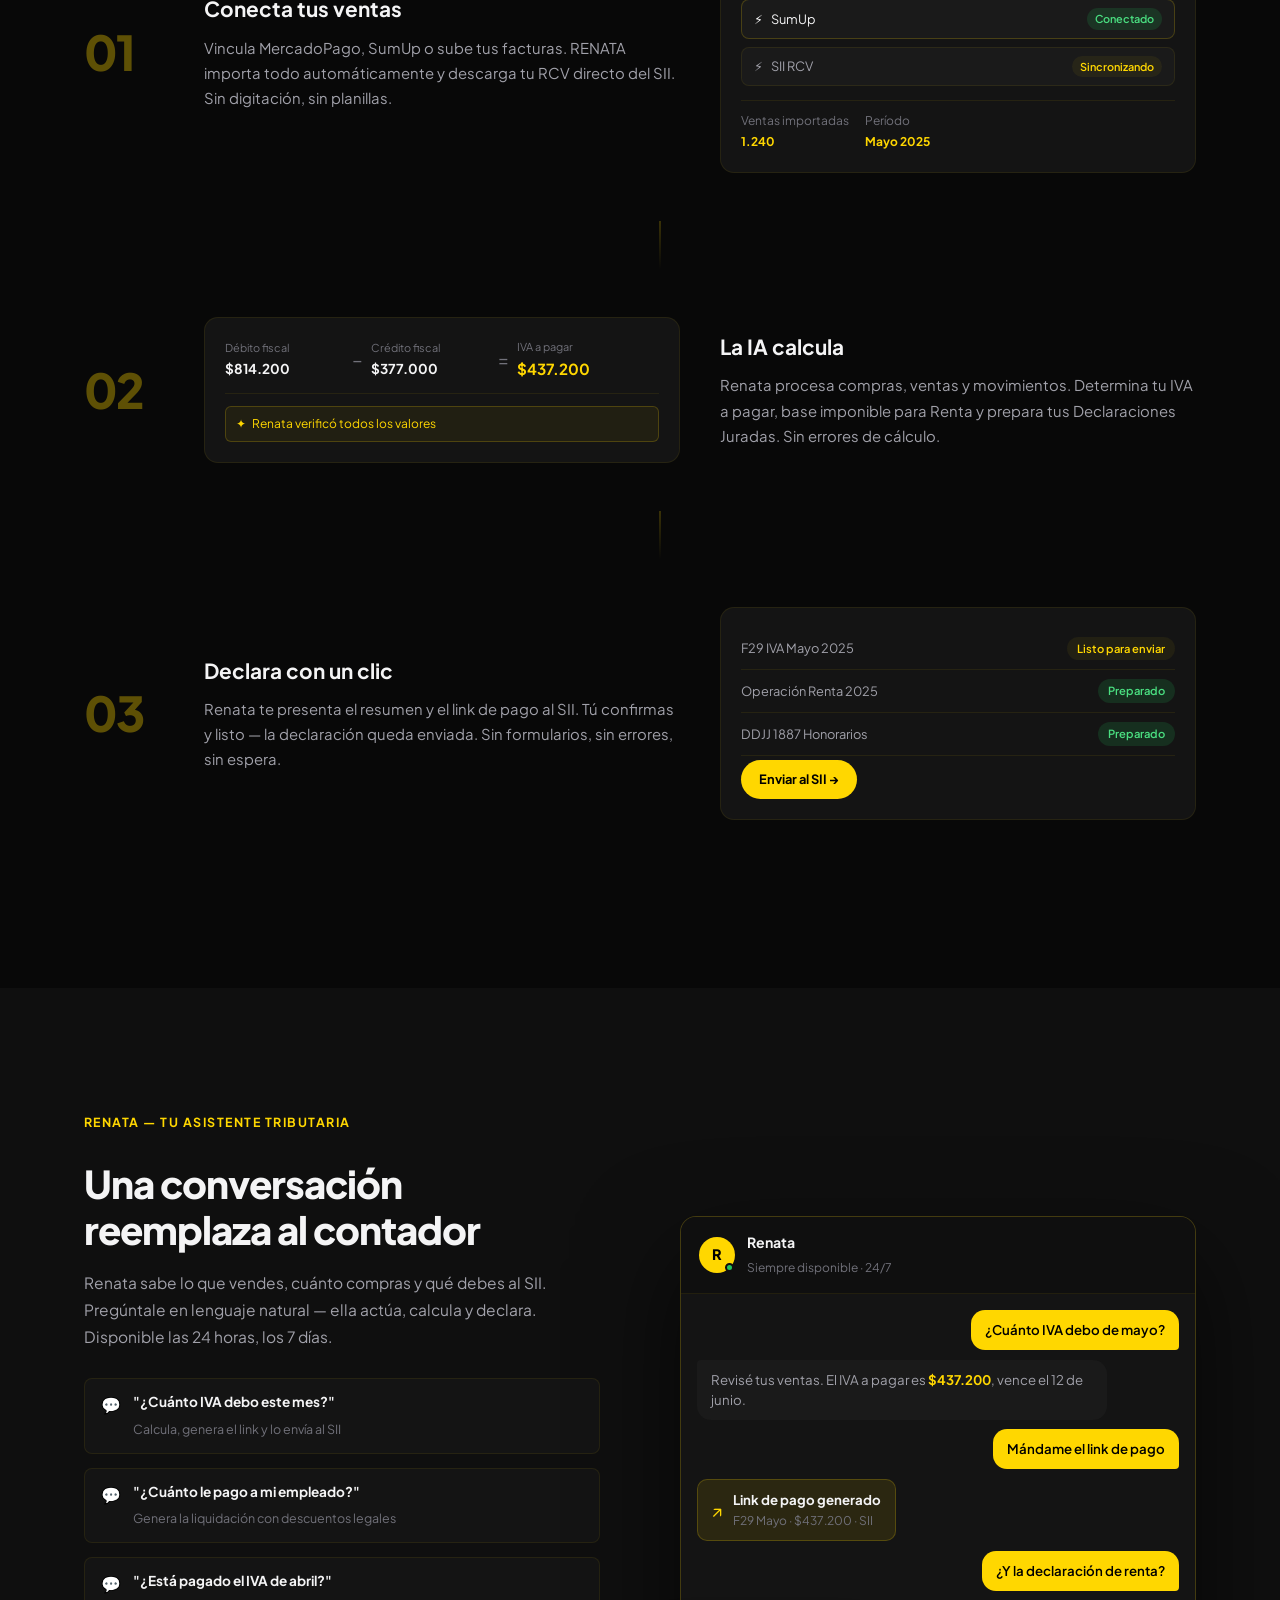
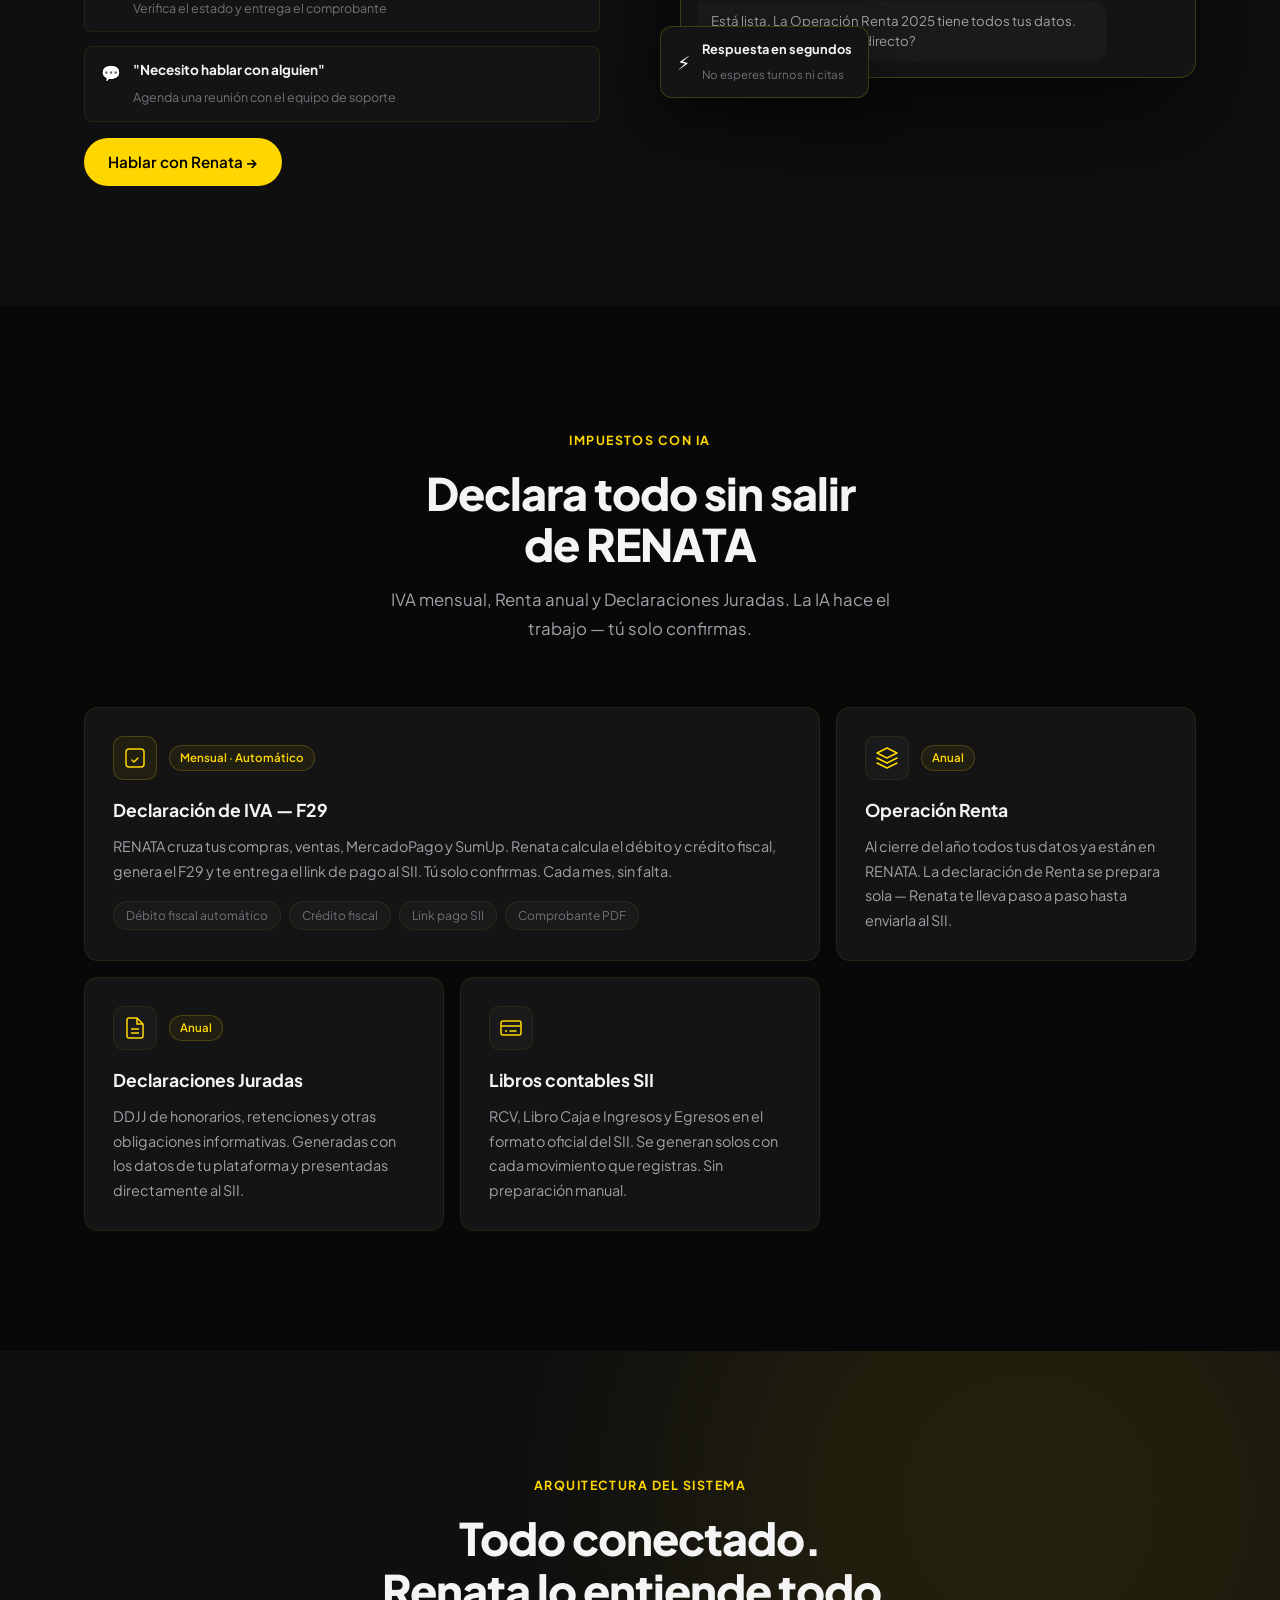
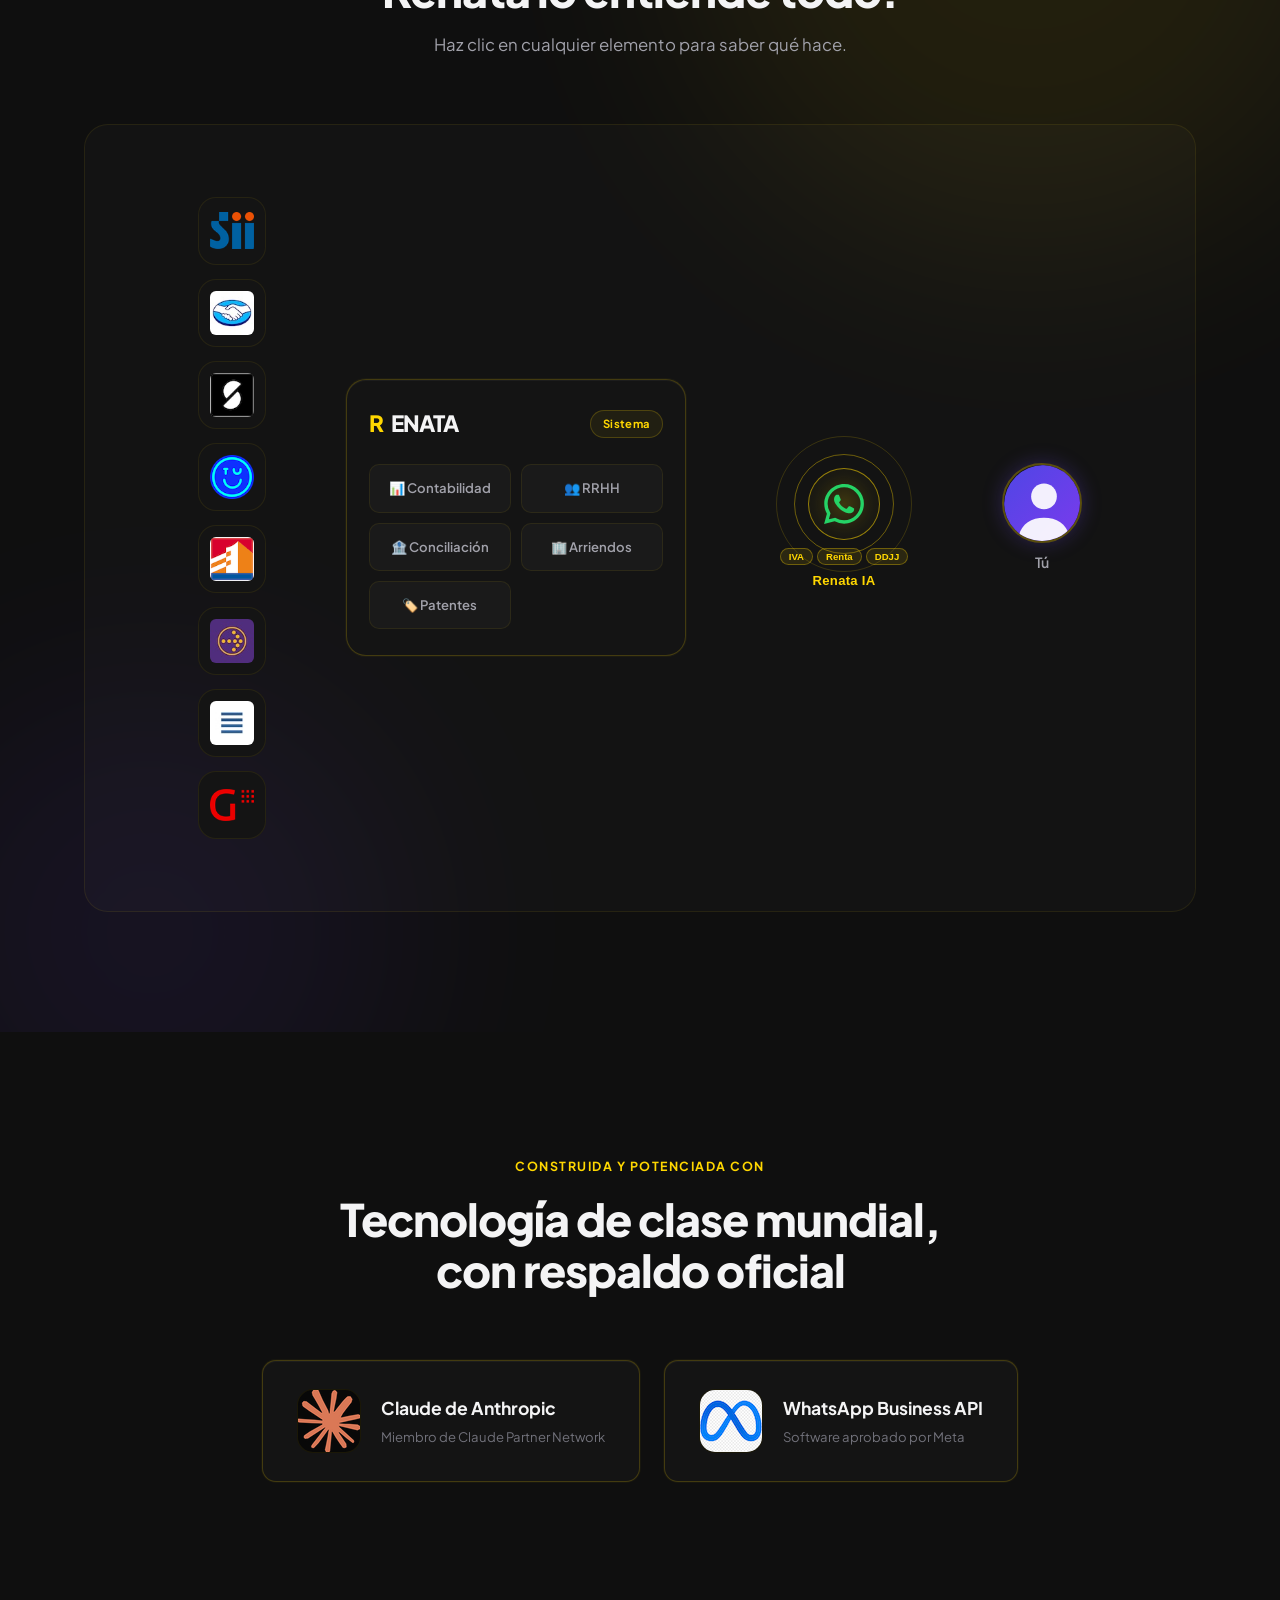
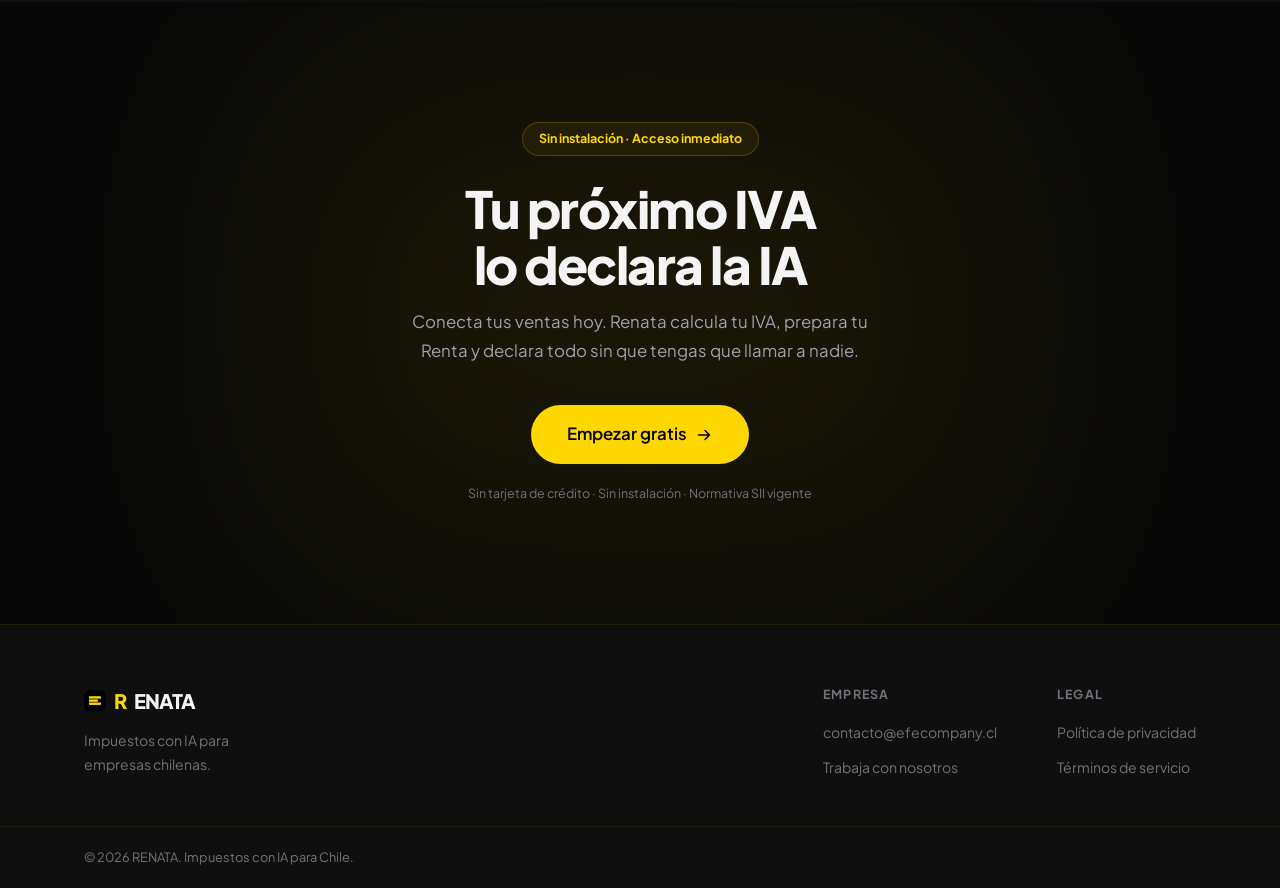
==== commit d9eb549f: "v7" ====
--- a/index.html
+++ b/index.html
@@ -587,6 +587,39 @@
     </div>
   </section>
 
+  <!-- POWERED BY -->
+  <section class="powered-by">
+    <div class="container">
+      <div class="section-header">
+        <div class="section-label reveal-up">Construida y potenciada con</div>
+        <h2 class="section-h2 reveal-up" style="--delay:.1s">
+          Tecnología de clase mundial,<br />con respaldo oficial
+        </h2>
+      </div>
+      <div class="powered-logos">
+        <div class="powered-card reveal-up">
+          <div class="powered-card-icon">
+            <img class="fc-logo-img" src="icons/claude.png" alt="Claude de Anthropic" data-webfb="https://www.google.com/s2/favicons?domain=anthropic.com&sz=128">
+            <span class="fc-logo-txt" style="background:#d97757">C</span>
+          </div>
+          <div class="powered-card-text">
+            <strong>Claude de Anthropic</strong>
+            <span>Miembro de Claude Partner Network</span>
+          </div>
+        </div>
+        <div class="powered-card reveal-up" style="--delay:.1s">
+          <div class="powered-card-icon">
+            <img class="fc-logo-img" src="icons/meta.png" alt="Meta" data-webfb="https://www.google.com/s2/favicons?domain=meta.com&sz=128">
+            <span class="fc-logo-txt" style="background:#0866ff">M</span>
+          </div>
+          <div class="powered-card-text">
+            <strong>WhatsApp Business API</strong>
+            <span>Software aprobado por Meta</span>
+          </div>
+        </div>
+      </div>
+    </div>
+  </section>
 
   <!-- CTA FINAL -->
   <section class="cta-section">
--- a/styles.css
+++ b/styles.css
@@ -288,6 +288,33 @@
 .int-divider { width: 1px; height: 24px; background: var(--border); }
 
 /* ═══════════════════════════════════════════════
+   POWERED BY
+═══════════════════════════════════════════════ */
+.powered-by { background: var(--bg-2); padding: 120px 0; }
+.powered-logos { display: flex; align-items: stretch; justify-content: center; gap: 24px; flex-wrap: wrap; }
+.powered-card {
+  display: flex; align-items: center; gap: 20px;
+  background: var(--bg-3); border: 1.5px solid var(--border-y);
+  border-radius: var(--radius); padding: 28px 34px;
+  min-width: 320px;
+  box-shadow: 0 0 0 1px rgba(255,215,0,.04), inset 0 1px 0 rgba(255,255,255,.04);
+  transition: transform var(--transition), border-color var(--transition);
+}
+.powered-card:hover { transform: translateY(-3px); border-color: var(--yellow); }
+.powered-card-icon {
+  width: 64px; height: 64px; border-radius: 16px;
+  background: var(--bg); border: 1px solid var(--border);
+  display: flex; align-items: center; justify-content: center;
+  overflow: hidden; flex-shrink: 0; position: relative;
+}
+.powered-card-icon .fc-logo-img { width: 64px; height: 64px; }
+.powered-card-icon .fc-logo-txt { width: 64px; height: 64px; font-size: 1.4rem; }
+.powered-card-text { display: flex; flex-direction: column; gap: 4px; }
+.powered-card-text strong { font-size: 1.1rem; font-weight: 700; color: var(--text); }
+.powered-card-text span { font-size: .82rem; color: var(--text-3); }
+@media (max-width: 700px) { .powered-card { min-width: 100%; } }
+
+/* ═══════════════════════════════════════════════
    SECTION COMMONS
 ═══════════════════════════════════════════════ */
 .section-header { text-align: center; margin-bottom: 64px; }
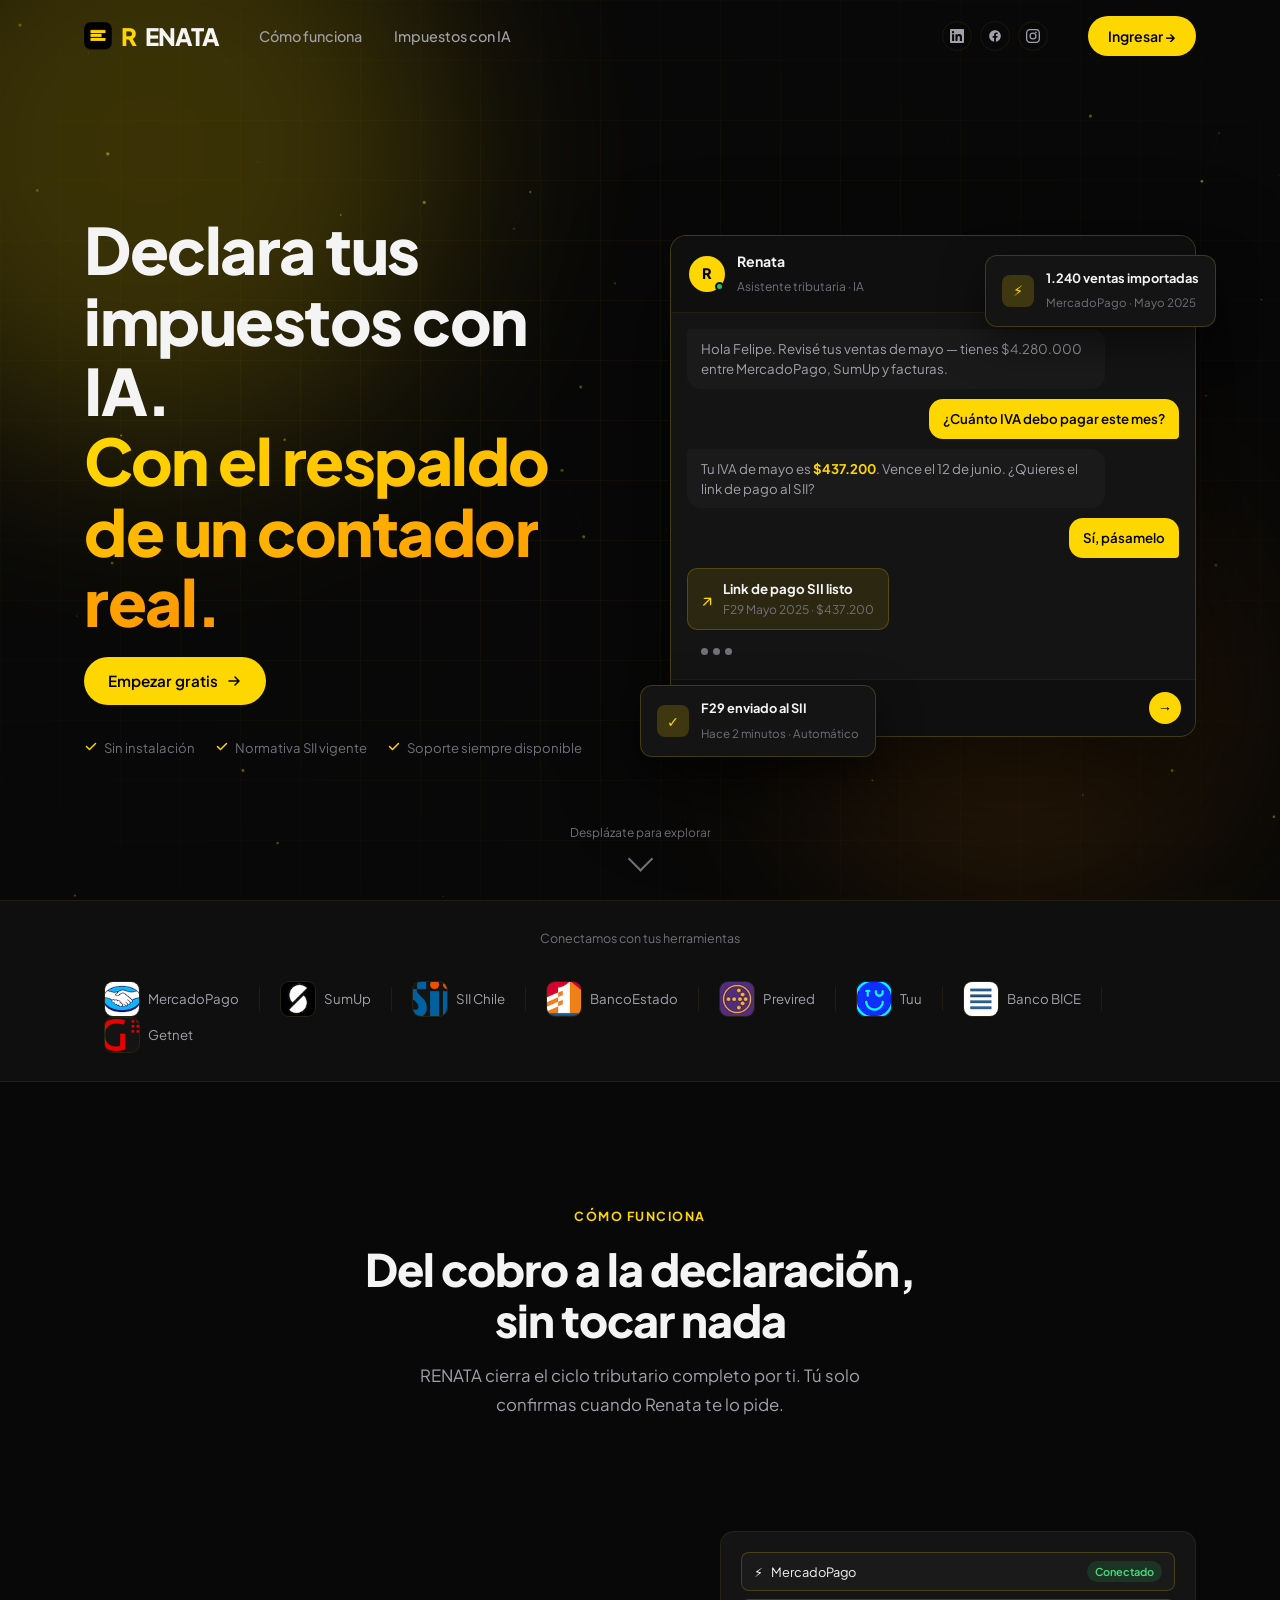
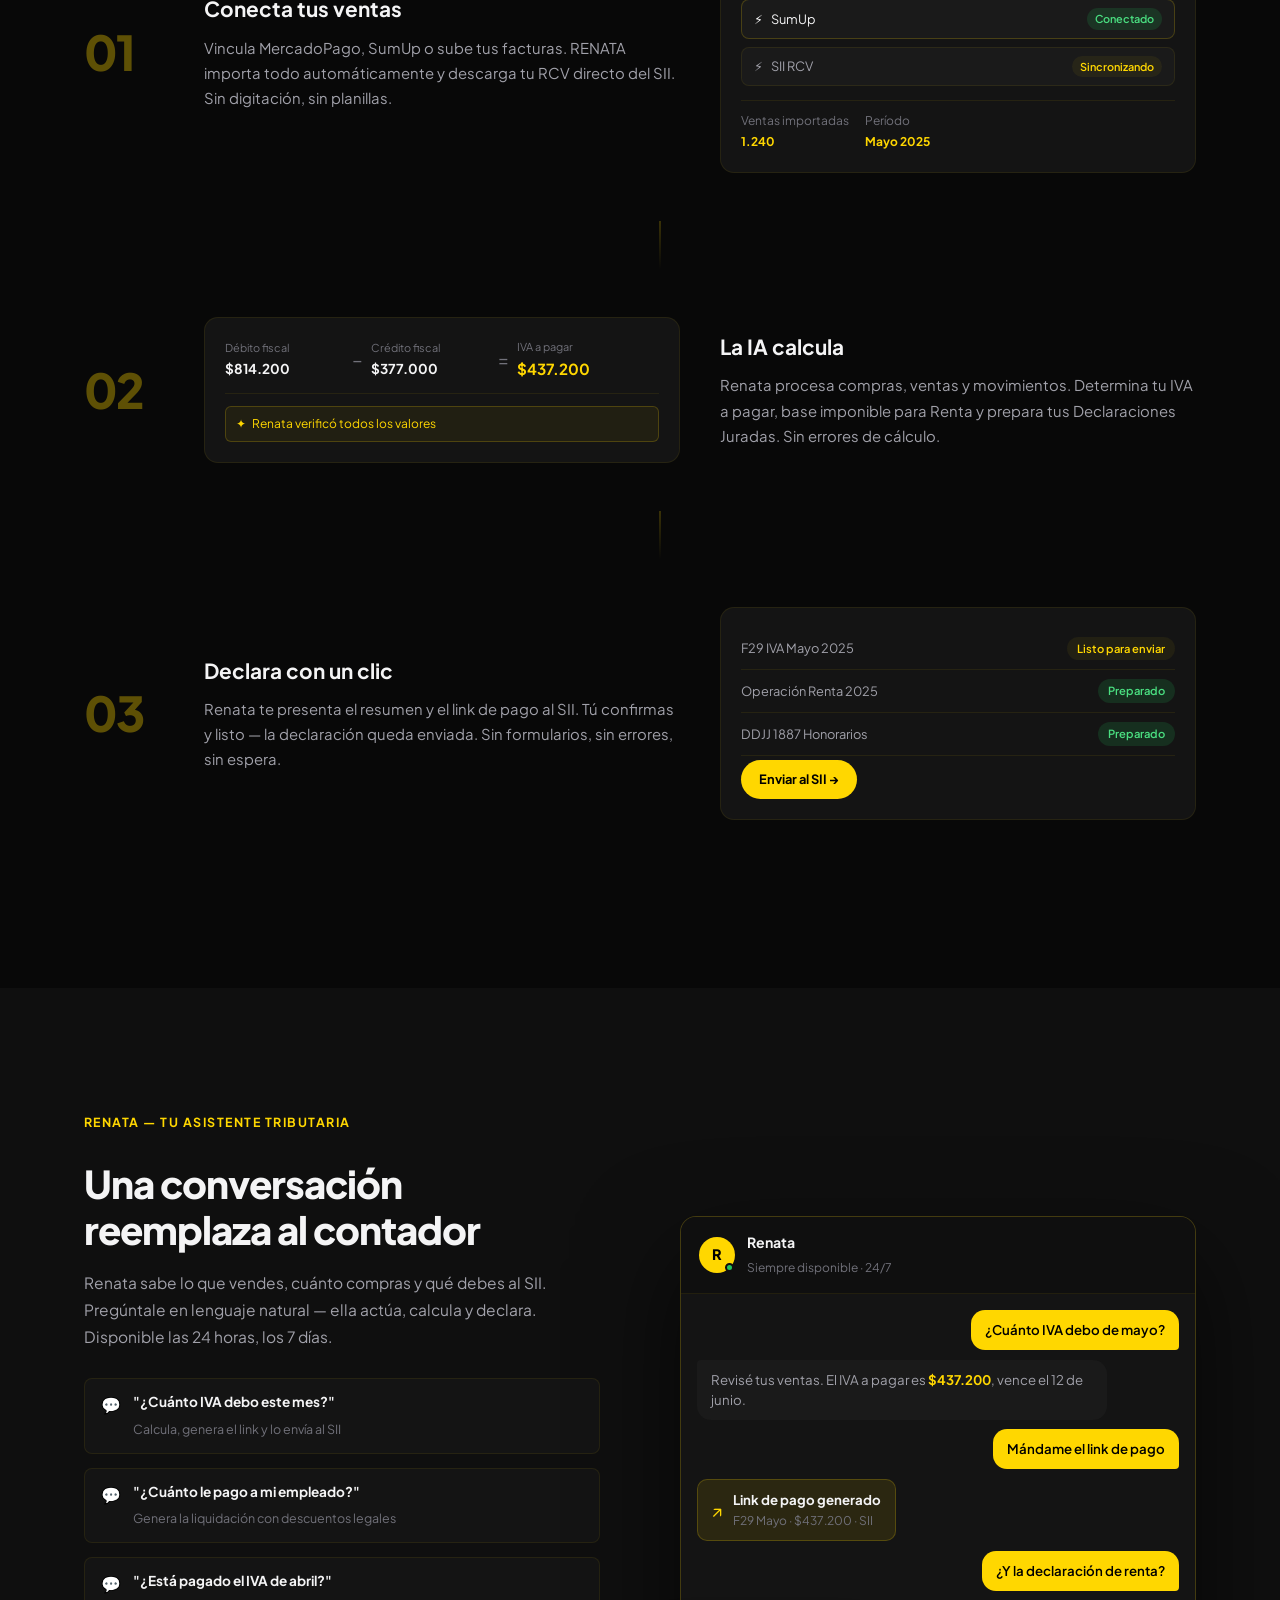
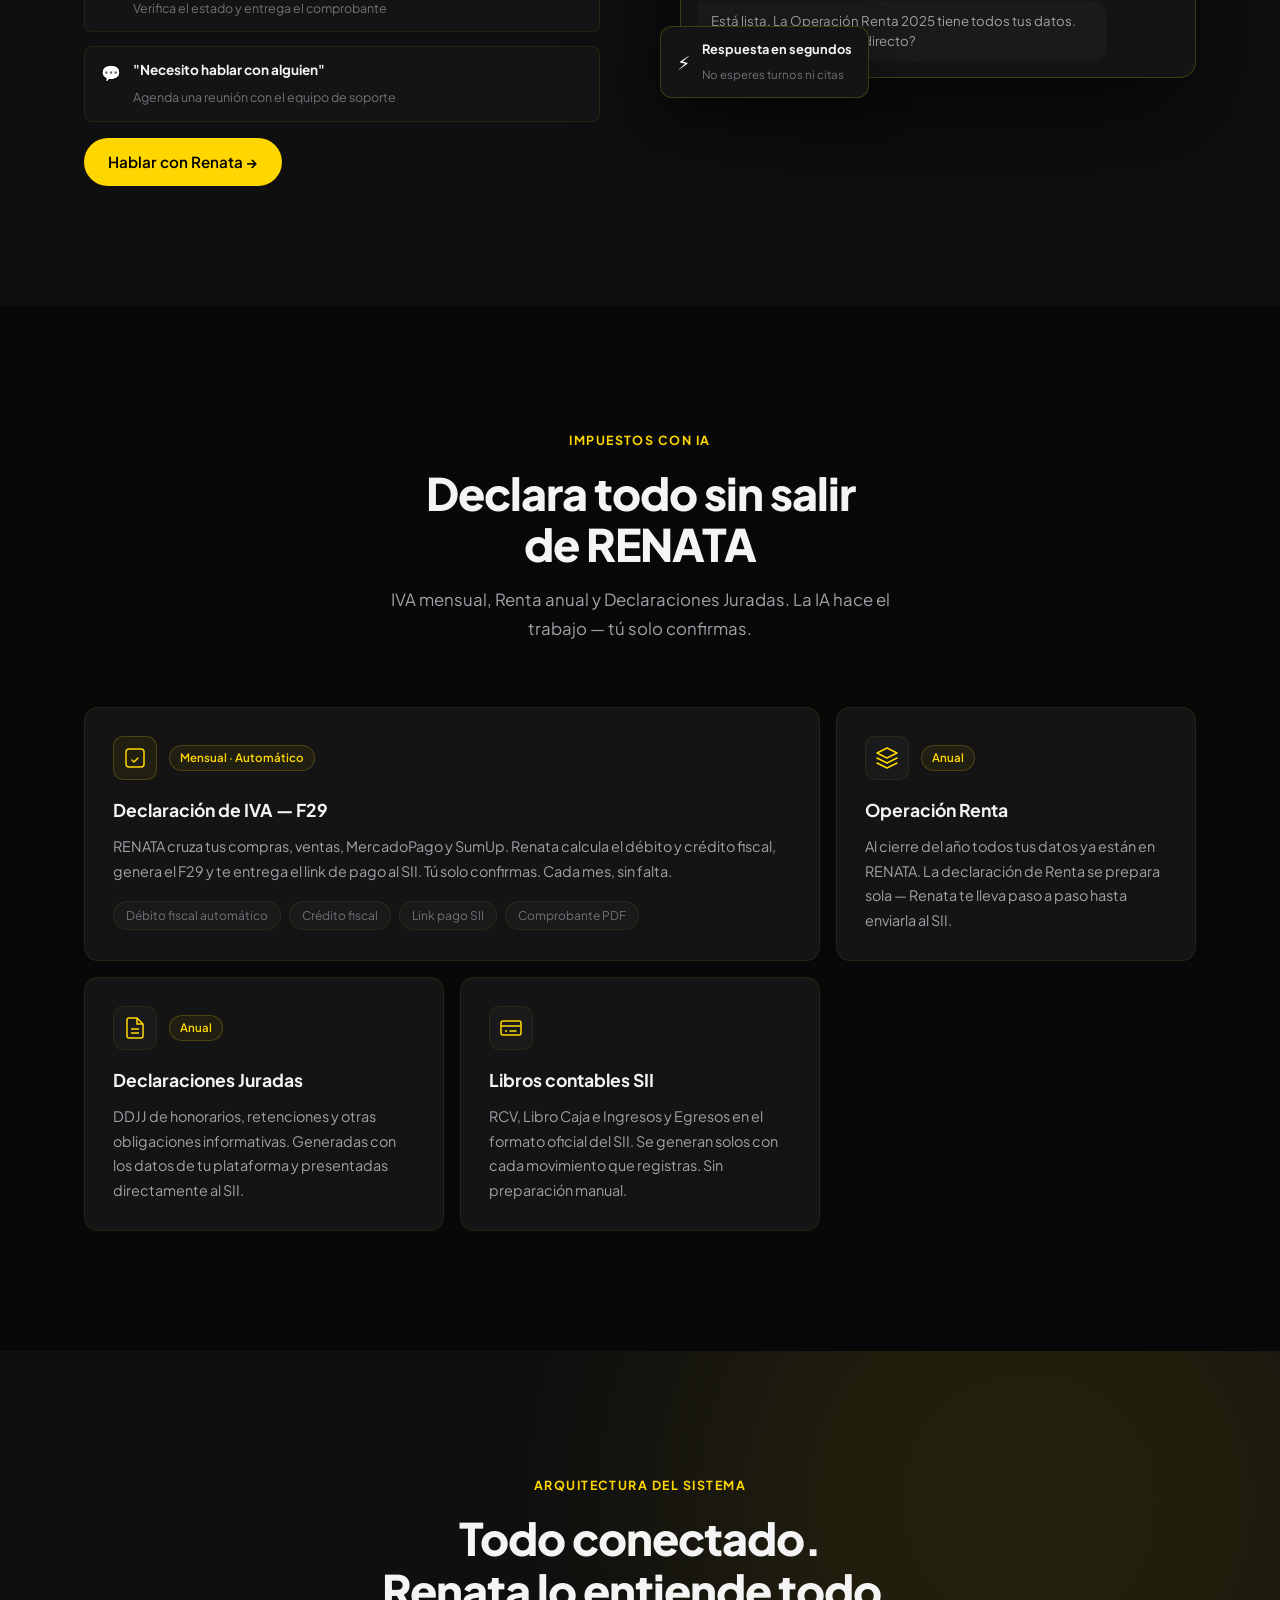
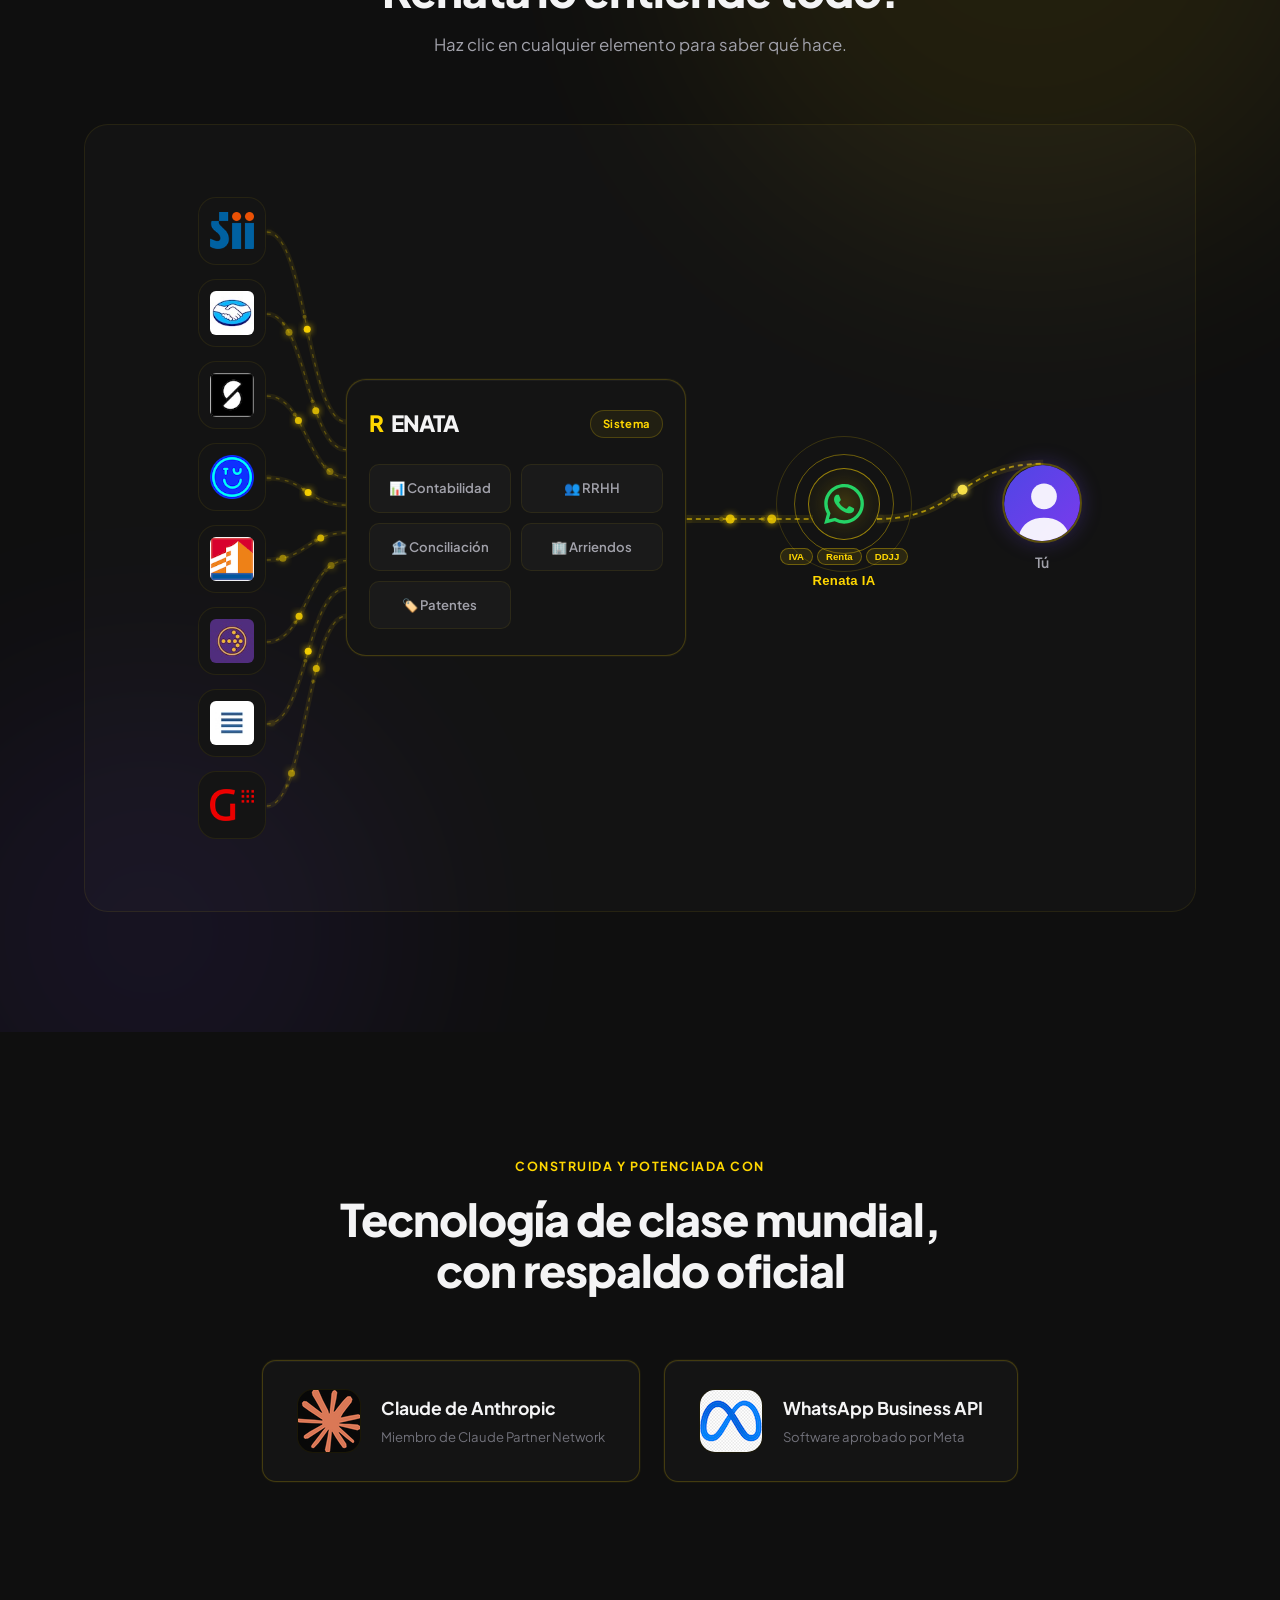
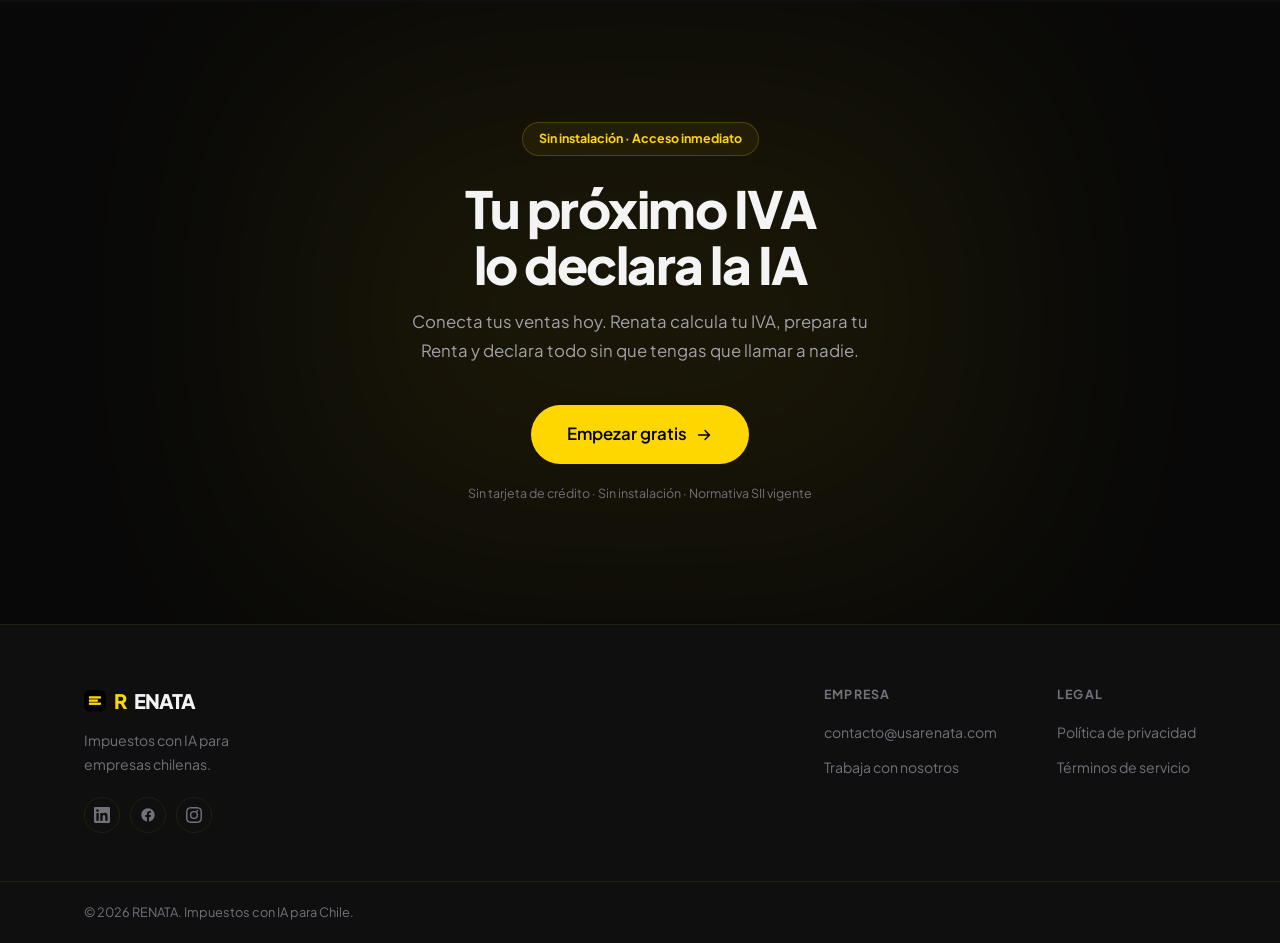
==== commit cc49d337: "v8 cambio de dominio de renata" ====
--- a/index.html
+++ b/index.html
@@ -78,6 +78,11 @@
         <li><a href="#como-funciona">Cómo funciona</a></li>
         <li><a href="#impuestos">Impuestos con IA</a></li>
       </ul>
+      <div class="nav-social">
+        <a href="https://www.linkedin.com/company/renatacl/" class="nav-social-link" data-social="linkedin" aria-label="LinkedIn" target="_blank" rel="noopener"><svg viewBox="0 0 24 24" aria-hidden="true"><path d="M20.45 20.45h-3.56v-5.57c0-1.33-.03-3.04-1.85-3.04-1.86 0-2.14 1.45-2.14 2.94v5.67H9.36V9h3.41v1.56h.05c.48-.9 1.64-1.85 3.37-1.85 3.6 0 4.27 2.37 4.27 5.46v6.28ZM5.34 7.43a2.07 2.07 0 1 1 0-4.13 2.07 2.07 0 0 1 0 4.13ZM7.12 20.45H3.56V9h3.56v11.45ZM22.22 0H1.77C.79 0 0 .77 0 1.73v20.54C0 23.23.79 24 1.77 24h20.45c.98 0 1.78-.77 1.78-1.73V1.73C24 .77 23.2 0 22.22 0Z"/></svg></a>
+        <a href="https://www.facebook.com/efecompanycl" class="nav-social-link" data-social="facebook" aria-label="Facebook" target="_blank" rel="noopener"><svg viewBox="0 0 24 24" aria-hidden="true"><path d="M22 12.06C22 6.5 17.52 2 12 2S2 6.5 2 12.06c0 5 3.66 9.16 8.44 9.94v-7.03H7.9v-2.91h2.54V9.85c0-2.51 1.49-3.9 3.77-3.9 1.09 0 2.24.2 2.24.2v2.46h-1.26c-1.24 0-1.63.77-1.63 1.56v1.87h2.78l-.44 2.91h-2.34v7.03C18.34 21.22 22 17.06 22 12.06Z"/></svg></a>
+        <a href="https://www.instagram.com/airenata_/" class="nav-social-link" data-social="instagram" aria-label="Instagram" target="_blank" rel="noopener"><svg viewBox="0 0 24 24" aria-hidden="true"><path d="M12 2.16c3.2 0 3.58.01 4.85.07 1.17.05 1.8.24 2.22.4.56.22.96.48 1.38.9.42.42.68.82.9 1.38.16.42.35 1.05.4 2.22.06 1.27.07 1.65.07 4.85s-.01 3.58-.07 4.85c-.05 1.17-.24 1.8-.4 2.22-.22.56-.48.96-.9 1.38-.42.42-.82.68-1.38.9-.42.16-1.05.35-2.22.4-1.27.06-1.65.07-4.85.07s-3.58-.01-4.85-.07c-1.17-.05-1.8-.24-2.22-.4a3.7 3.7 0 0 1-1.38-.9 3.7 3.7 0 0 1-.9-1.38c-.16-.42-.35-1.05-.4-2.22-.06-1.27-.07-1.65-.07-4.85s.01-3.58.07-4.85c.05-1.17.24-1.8.4-2.22.22-.56.48-.96.9-1.38.42-.42.82-.68 1.38-.9.42-.16 1.05-.35 2.22-.4 1.27-.06 1.65-.07 4.85-.07M12 0C8.74 0 8.33.01 7.05.07c-1.28.06-2.15.26-2.91.56a5.87 5.87 0 0 0-2.13 1.38A5.87 5.87 0 0 0 .63 4.14c-.3.76-.5 1.63-.56 2.91C.01 8.33 0 8.74 0 12s.01 3.67.07 4.95c.06 1.28.26 2.15.56 2.91.3.79.71 1.46 1.38 2.13.66.66 1.33 1.07 2.12 1.37.76.3 1.63.5 2.91.56C8.33 23.99 8.74 24 12 24s3.67-.01 4.95-.07c1.28-.06 2.15-.26 2.91-.56a5.87 5.87 0 0 0 2.12-1.37 5.87 5.87 0 0 0 1.38-2.13c.3-.76.5-1.63.56-2.91.06-1.28.07-1.69.07-4.95s-.01-3.67-.07-4.95c-.06-1.28-.26-2.15-.56-2.91a5.61 5.61 0 0 0-1.37-2.12A5.87 5.87 0 0 0 19.86.63c-.76-.3-1.63-.5-2.91-.56C15.67.01 15.26 0 12 0Zm0 5.84A6.16 6.16 0 1 0 18.16 12 6.16 6.16 0 0 0 12 5.84Zm0 10.16A4 4 0 1 1 16 12a4 4 0 0 1-4 4Zm6.41-10.4a1.44 1.44 0 1 1-1.44-1.44 1.44 1.44 0 0 1 1.44 1.44Z"/></svg></a>
+      </div>
       <a href="https://app.efecompany.cl/login" class="btn btn-nav" target="_blank" rel="noopener">Ingresar →</a>
       <button class="nav-toggle" id="navToggle" aria-label="Menu"><span></span><span></span><span></span></button>
     </div>
@@ -649,11 +654,16 @@
       <div class="footer-brand">
         <a href="#" class="logo logo--sm"><img src="icons/logo.png" alt="" class="logo-icon" /><span class="logo-t">R</span><span class="logo-axi">ENATA</span></a>
         <p>Impuestos con IA para<br />empresas chilenas.</p>
+        <div class="footer-social">
+          <a href="https://www.linkedin.com/company/renatacl/" class="footer-social-link" data-social="linkedin" aria-label="LinkedIn" target="_blank" rel="noopener"><svg viewBox="0 0 24 24" aria-hidden="true"><path d="M20.45 20.45h-3.56v-5.57c0-1.33-.03-3.04-1.85-3.04-1.86 0-2.14 1.45-2.14 2.94v5.67H9.36V9h3.41v1.56h.05c.48-.9 1.64-1.85 3.37-1.85 3.6 0 4.27 2.37 4.27 5.46v6.28ZM5.34 7.43a2.07 2.07 0 1 1 0-4.13 2.07 2.07 0 0 1 0 4.13ZM7.12 20.45H3.56V9h3.56v11.45ZM22.22 0H1.77C.79 0 0 .77 0 1.73v20.54C0 23.23.79 24 1.77 24h20.45c.98 0 1.78-.77 1.78-1.73V1.73C24 .77 23.2 0 22.22 0Z"/></svg></a>
+          <a href="https://www.facebook.com/efecompanycl" class="footer-social-link" data-social="facebook" aria-label="Facebook" target="_blank" rel="noopener"><svg viewBox="0 0 24 24" aria-hidden="true"><path d="M22 12.06C22 6.5 17.52 2 12 2S2 6.5 2 12.06c0 5 3.66 9.16 8.44 9.94v-7.03H7.9v-2.91h2.54V9.85c0-2.51 1.49-3.9 3.77-3.9 1.09 0 2.24.2 2.24.2v2.46h-1.26c-1.24 0-1.63.77-1.63 1.56v1.87h2.78l-.44 2.91h-2.34v7.03C18.34 21.22 22 17.06 22 12.06Z"/></svg></a>
+          <a href="https://www.instagram.com/airenata_/" class="footer-social-link" data-social="instagram" aria-label="Instagram" target="_blank" rel="noopener"><svg viewBox="0 0 24 24" aria-hidden="true"><path d="M12 2.16c3.2 0 3.58.01 4.85.07 1.17.05 1.8.24 2.22.4.56.22.96.48 1.38.9.42.42.68.82.9 1.38.16.42.35 1.05.4 2.22.06 1.27.07 1.65.07 4.85s-.01 3.58-.07 4.85c-.05 1.17-.24 1.8-.4 2.22-.22.56-.48.96-.9 1.38-.42.42-.82.68-1.38.9-.42.16-1.05.35-2.22.4-1.27.06-1.65.07-4.85.07s-3.58-.01-4.85-.07c-1.17-.05-1.8-.24-2.22-.4a3.7 3.7 0 0 1-1.38-.9 3.7 3.7 0 0 1-.9-1.38c-.16-.42-.35-1.05-.4-2.22-.06-1.27-.07-1.65-.07-4.85s.01-3.58.07-4.85c.05-1.17.24-1.8.4-2.22.22-.56.48-.96.9-1.38.42-.42.82-.68 1.38-.9.42-.16 1.05-.35 2.22-.4 1.27-.06 1.65-.07 4.85-.07M12 0C8.74 0 8.33.01 7.05.07c-1.28.06-2.15.26-2.91.56a5.87 5.87 0 0 0-2.13 1.38A5.87 5.87 0 0 0 .63 4.14c-.3.76-.5 1.63-.56 2.91C.01 8.33 0 8.74 0 12s.01 3.67.07 4.95c.06 1.28.26 2.15.56 2.91.3.79.71 1.46 1.38 2.13.66.66 1.33 1.07 2.12 1.37.76.3 1.63.5 2.91.56C8.33 23.99 8.74 24 12 24s3.67-.01 4.95-.07c1.28-.06 2.15-.26 2.91-.56a5.87 5.87 0 0 0 2.12-1.37 5.87 5.87 0 0 0 1.38-2.13c.3-.76.5-1.63.56-2.91.06-1.28.07-1.69.07-4.95s-.01-3.67-.07-4.95c-.06-1.28-.26-2.15-.56-2.91a5.61 5.61 0 0 0-1.37-2.12A5.87 5.87 0 0 0 19.86.63c-.76-.3-1.63-.5-2.91-.56C15.67.01 15.26 0 12 0Zm0 5.84A6.16 6.16 0 1 0 18.16 12 6.16 6.16 0 0 0 12 5.84Zm0 10.16A4 4 0 1 1 16 12a4 4 0 0 1-4 4Zm6.41-10.4a1.44 1.44 0 1 1-1.44-1.44 1.44 1.44 0 0 1 1.44 1.44Z"/></svg></a>
+        </div>
       </div>
       <div class="footer-links">
         <div class="footer-col">
           <div class="footer-col-title">Empresa</div>
-          <a href="mailto:contacto@efecompany.cl">contacto@efecompany.cl</a>
+          <a href="mailto:contacto@usarenata.com">contacto@usarenata.com</a>
           <a href="trabaja-con-nosotros.html">Trabaja con nosotros</a>
         </div>
         <div class="footer-col">
--- a/styles.css
+++ b/styles.css
@@ -100,6 +100,11 @@
 .nav-links a:hover { color: var(--text); }
 .nav-toggle { display: none; flex-direction: column; gap: 5px; background: none; border: none; cursor: pointer; padding: 4px; margin-left: auto; }
 .nav-toggle span { display: block; width: 22px; height: 2px; background: var(--text); border-radius: 2px; transition: var(--transition); }
+.nav-social { display: flex; gap: 8px; flex-shrink: 0; }
+.nav-social-link { width: 30px; height: 30px; border-radius: 50%; display: flex; align-items: center; justify-content: center; border: 1px solid var(--border); color: var(--text-2); transition: color var(--transition), border-color var(--transition), background var(--transition); }
+.nav-social-link svg { width: 14px; height: 14px; fill: currentColor; }
+.nav-social-link:hover { color: #000; background: var(--yellow); border-color: var(--yellow); }
+@media (max-width: 768px) { .nav-social { display: none; } }
 @media (max-width: 768px) { .nav-links, .btn-nav { display: none; } .nav-toggle { display: flex; } }
 
 /* ═══════════════════════════════════════════════
@@ -723,6 +728,10 @@
 .footer { background: var(--bg-2); border-top: 1px solid var(--border); padding-top: 60px; }
 .footer-inner { display: grid; grid-template-columns: 1fr auto; gap: 60px; padding-bottom: 48px; }
 .footer-brand p { font-size: .88rem; color: var(--text-3); margin-top: 12px; line-height: 1.7; }
+.footer-social { display: flex; gap: 10px; margin-top: 20px; }
+.footer-social-link { width: 36px; height: 36px; border-radius: 50%; display: flex; align-items: center; justify-content: center; border: 1px solid var(--border); color: var(--text-3); transition: color var(--transition), border-color var(--transition), background var(--transition); }
+.footer-social-link svg { width: 16px; height: 16px; fill: currentColor; }
+.footer-social-link:hover { color: #000; background: var(--yellow); border-color: var(--yellow); }
 .footer-links { display: flex; gap: 60px; }
 .footer-col { display: flex; flex-direction: column; gap: 12px; }
 .footer-col-title { font-size: .78rem; font-weight: 700; letter-spacing: .1em; text-transform: uppercase; color: var(--text-3); margin-bottom: 4px; }
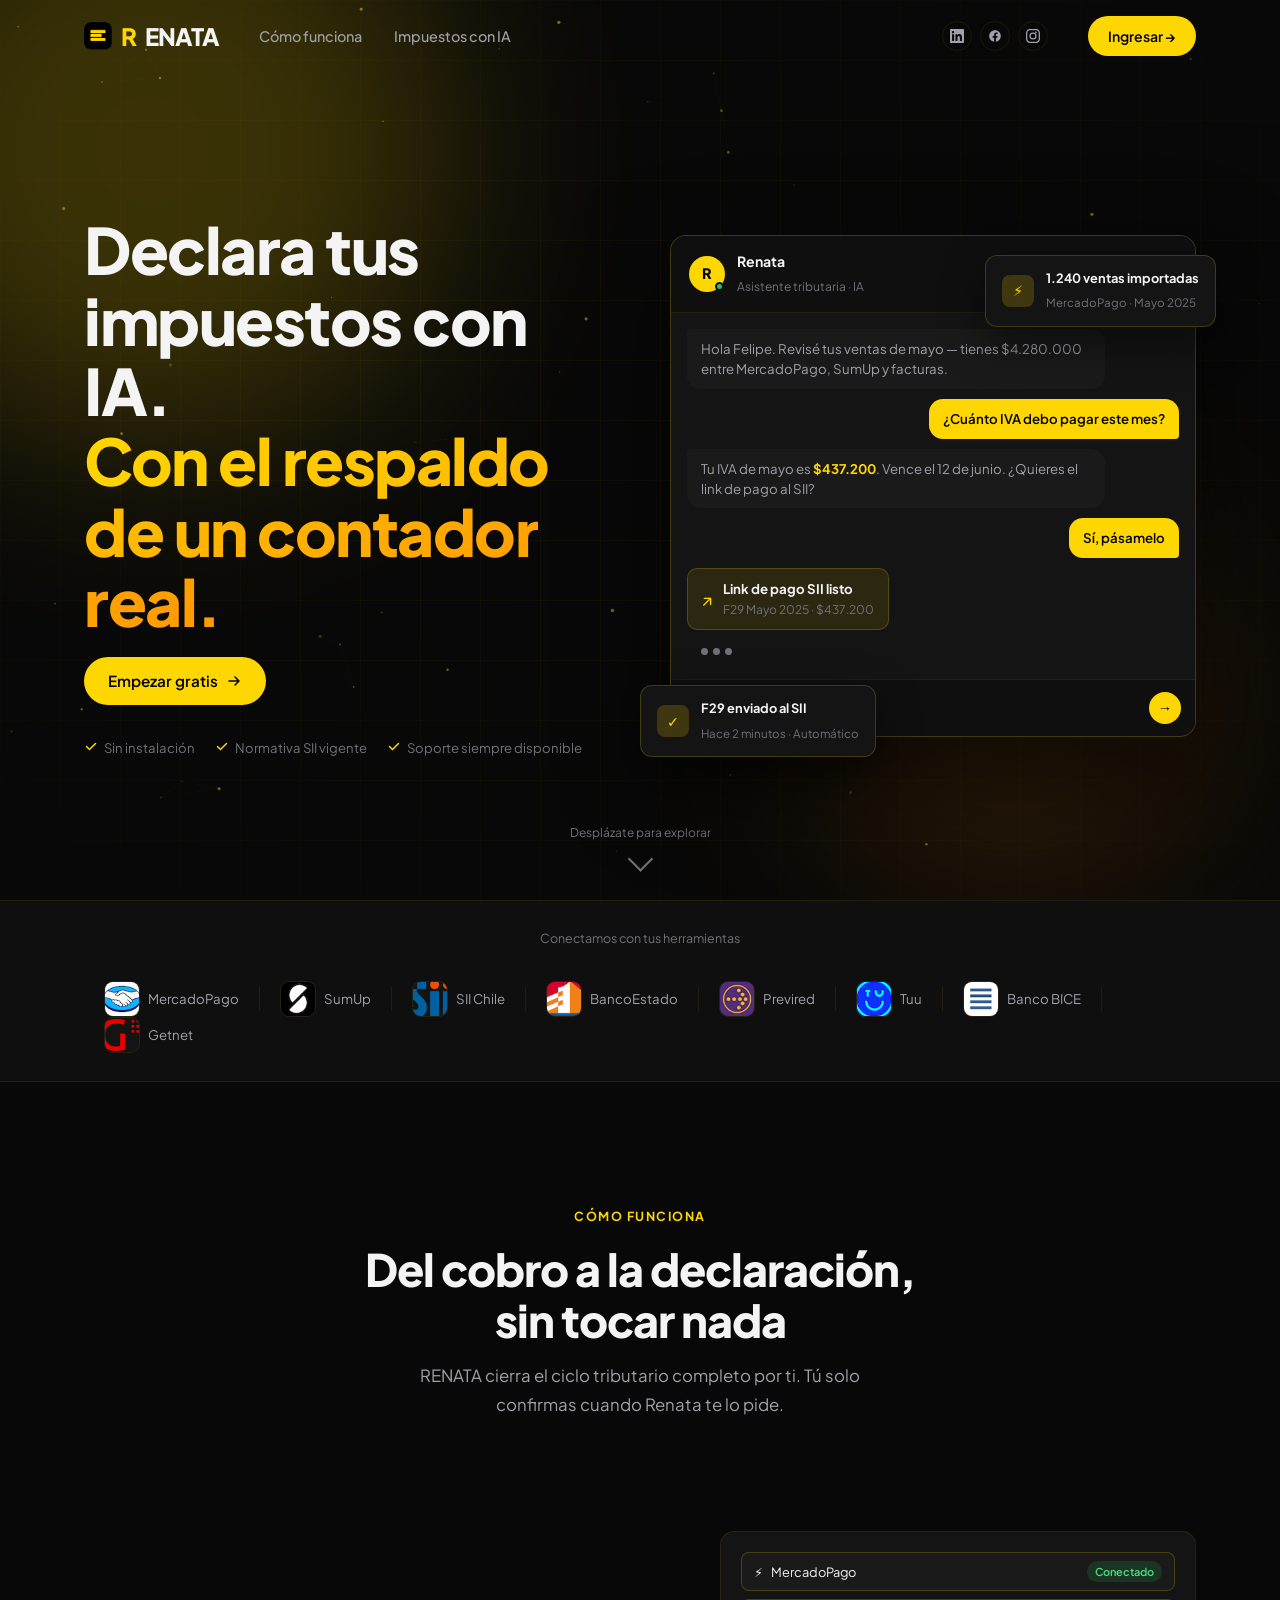
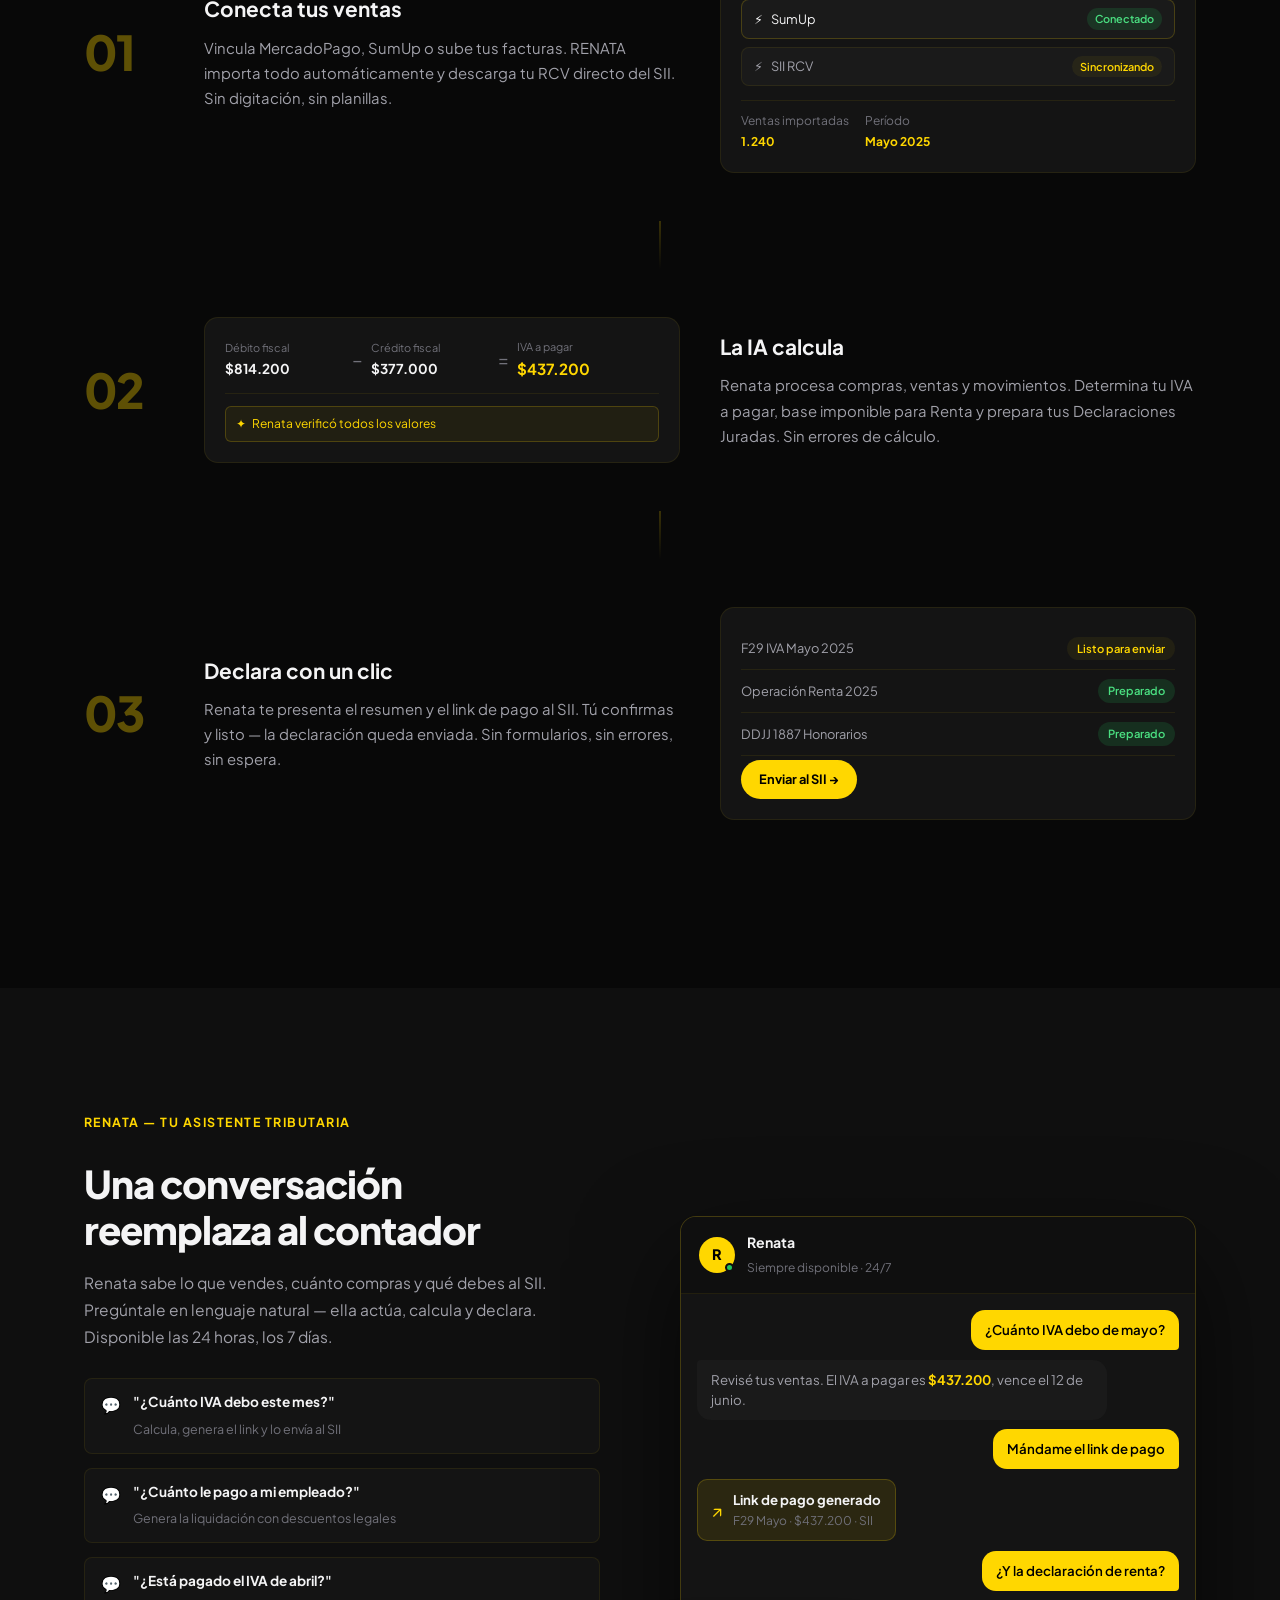
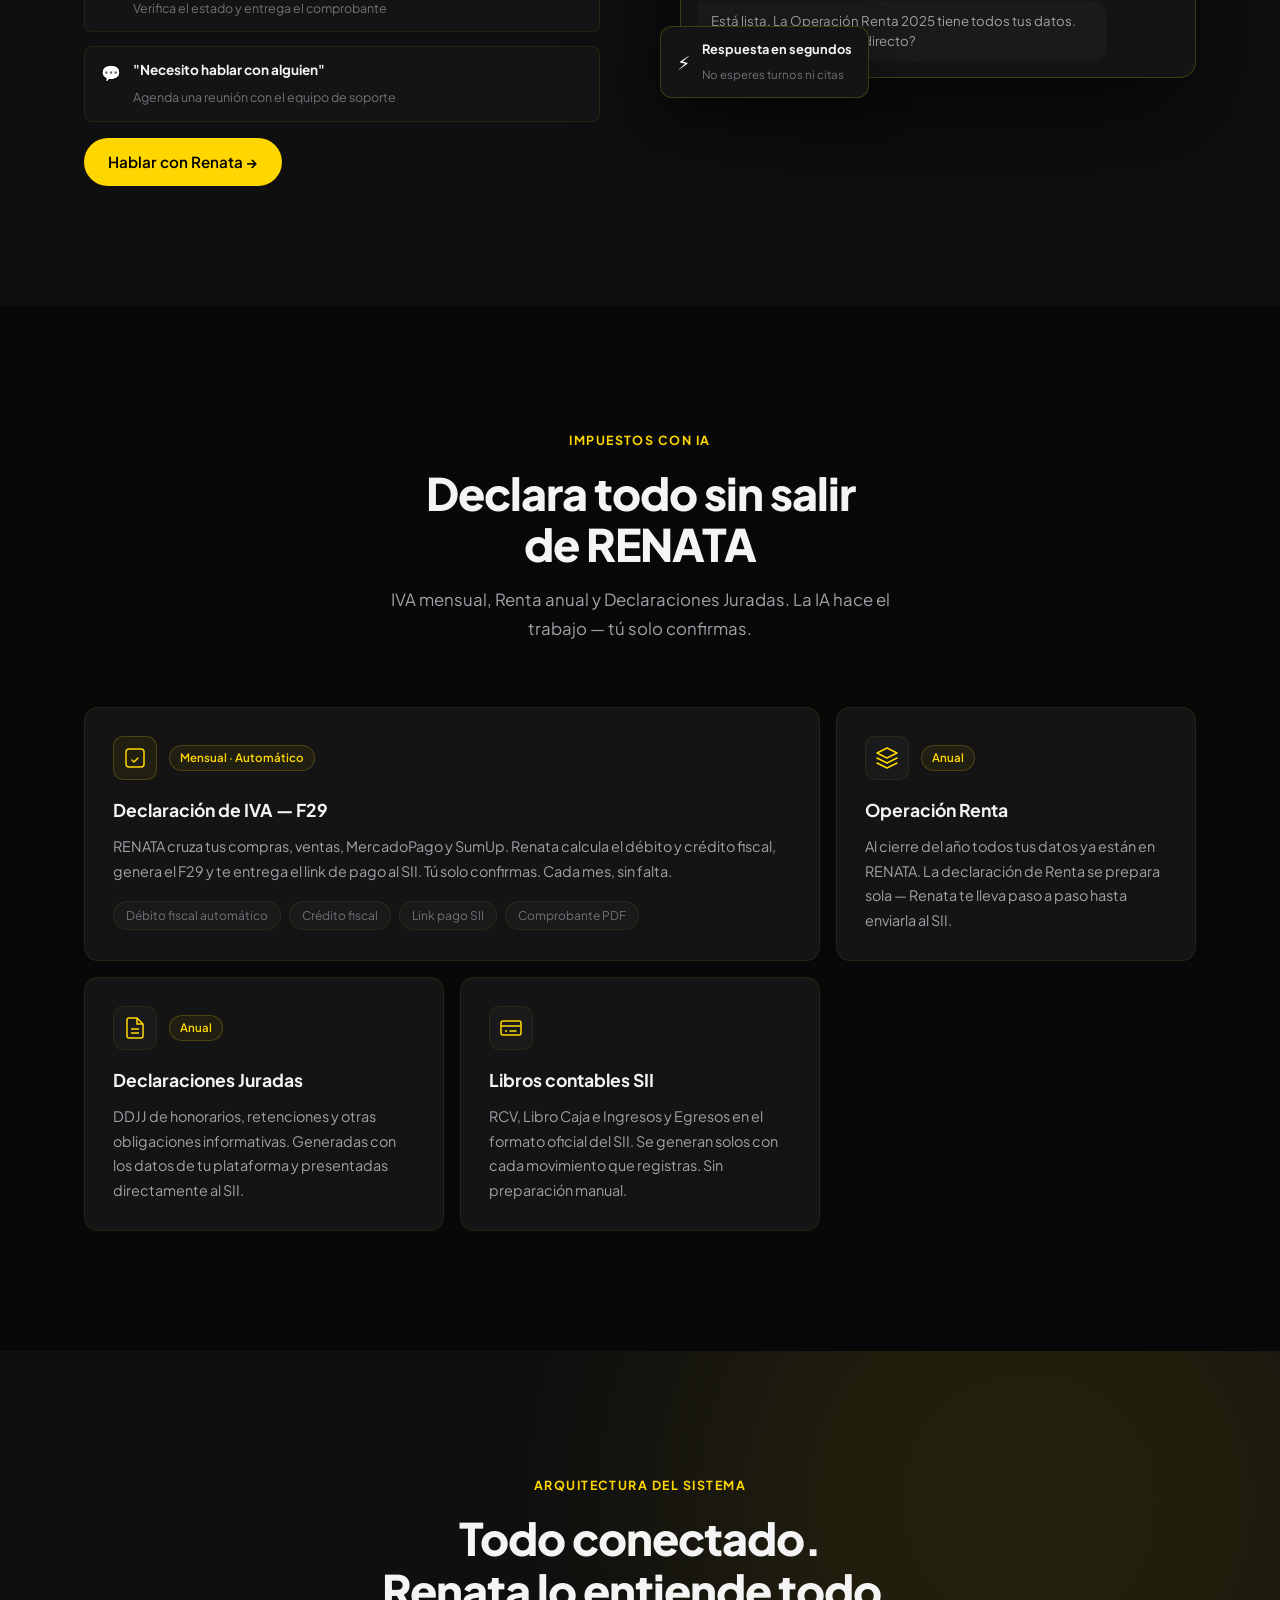
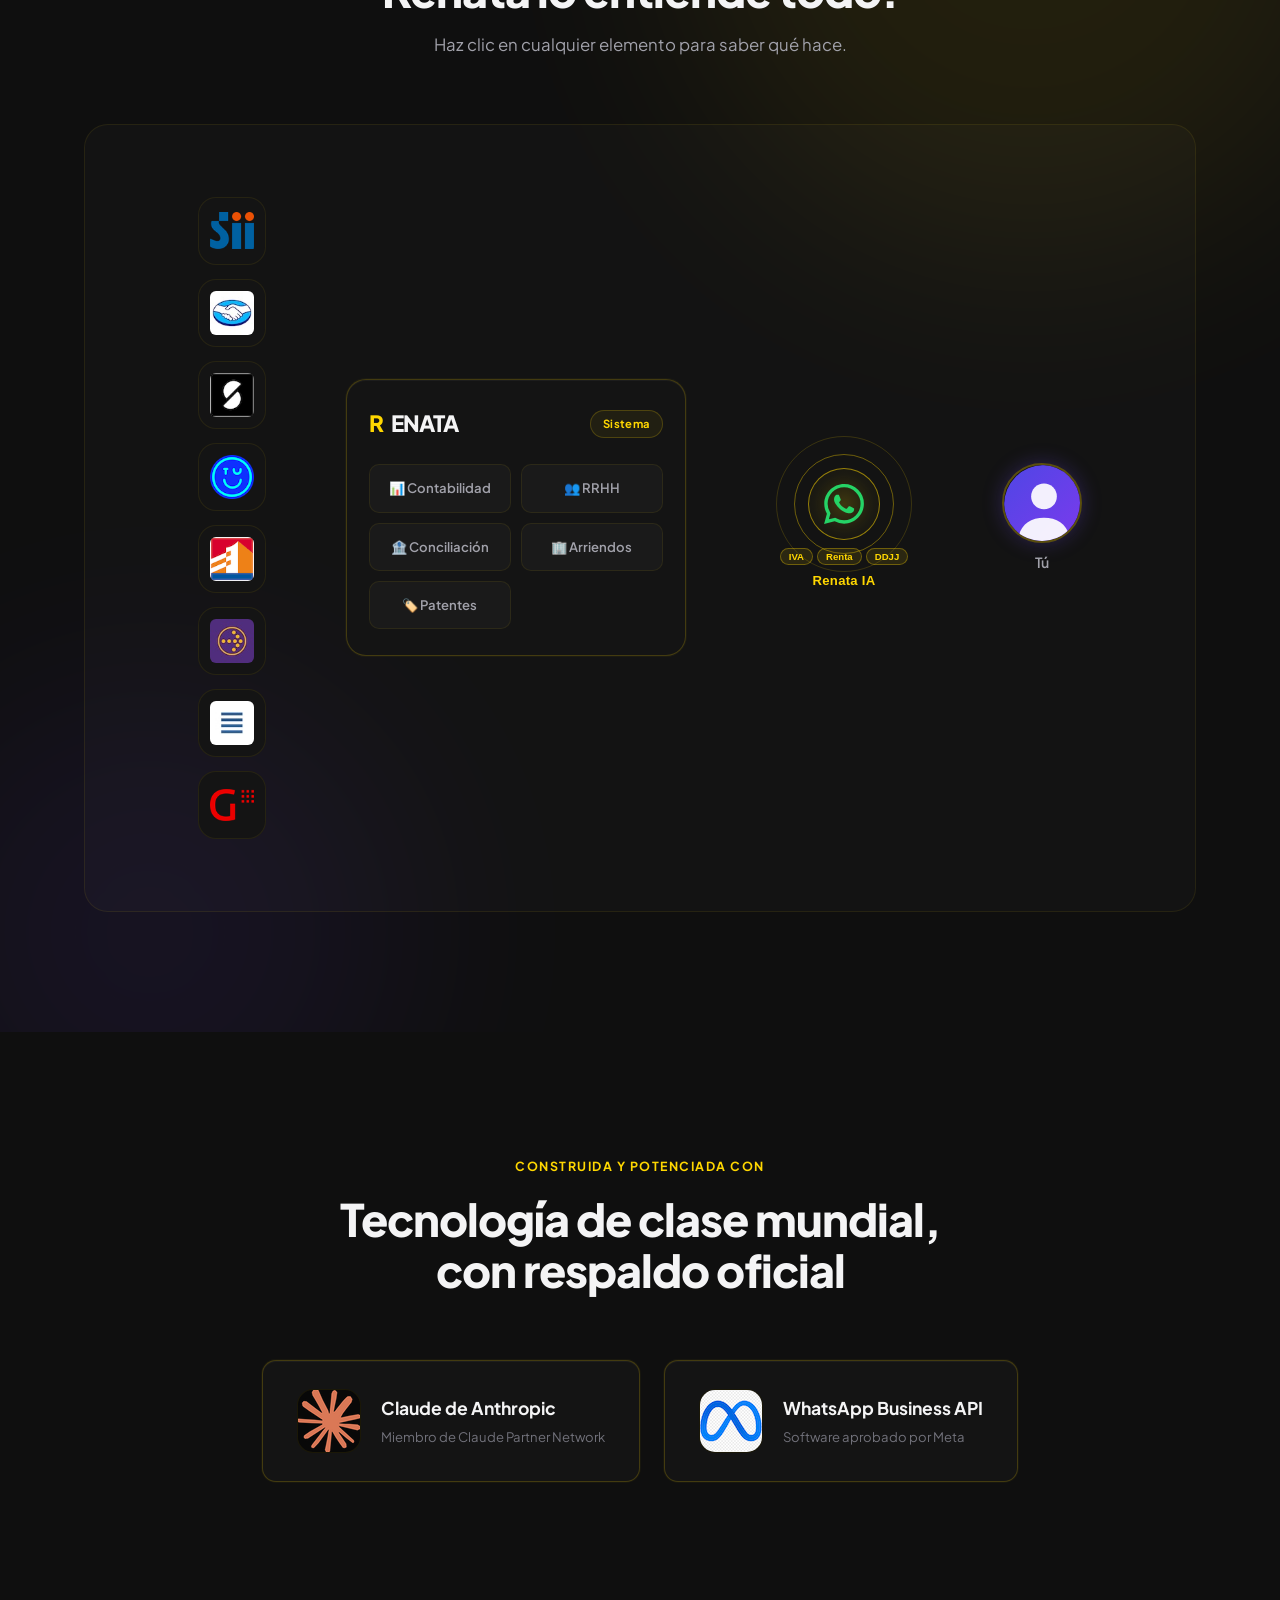
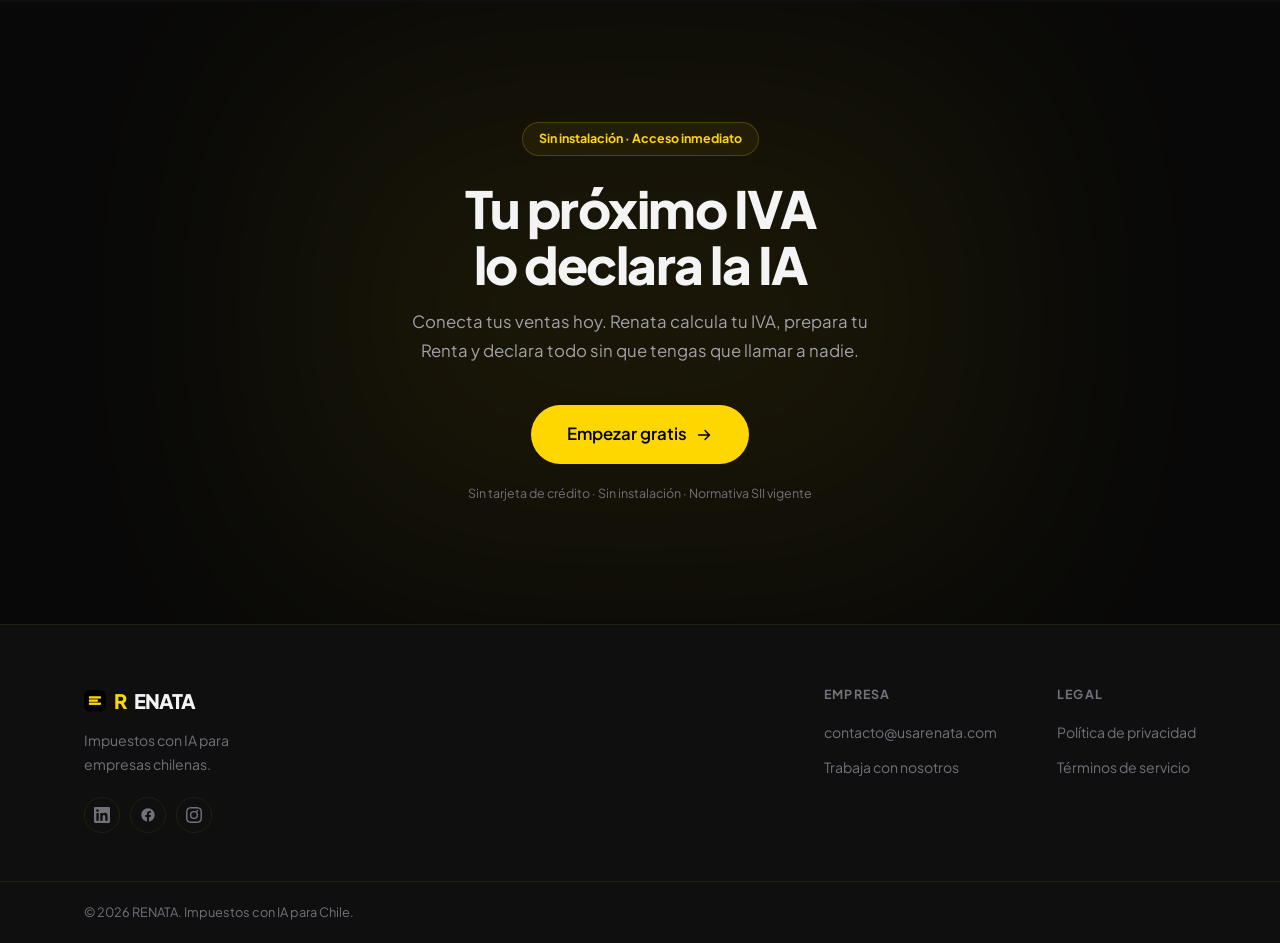
==== commit b679cd01: "v9" ====
--- a/index.html
+++ b/index.html
@@ -63,7 +63,7 @@
   <link rel="preconnect" href="https://fonts.googleapis.com" />
   <link rel="preconnect" href="https://fonts.gstatic.com" crossorigin />
   <link href="https://fonts.googleapis.com/css2?family=Plus+Jakarta+Sans:wght@300;400;500;600;700;800&display=swap" rel="stylesheet" />
-  <link rel="stylesheet" href="styles.css?v=2" />
+  <link rel="stylesheet" href="styles.css?v=3" />
 </head>
 <body>
 
@@ -680,6 +680,6 @@
     </div>
   </footer>
 
-  <script src="script.js?v=2"></script>
+  <script src="script.js?v=3"></script>
 </body>
 </html>
